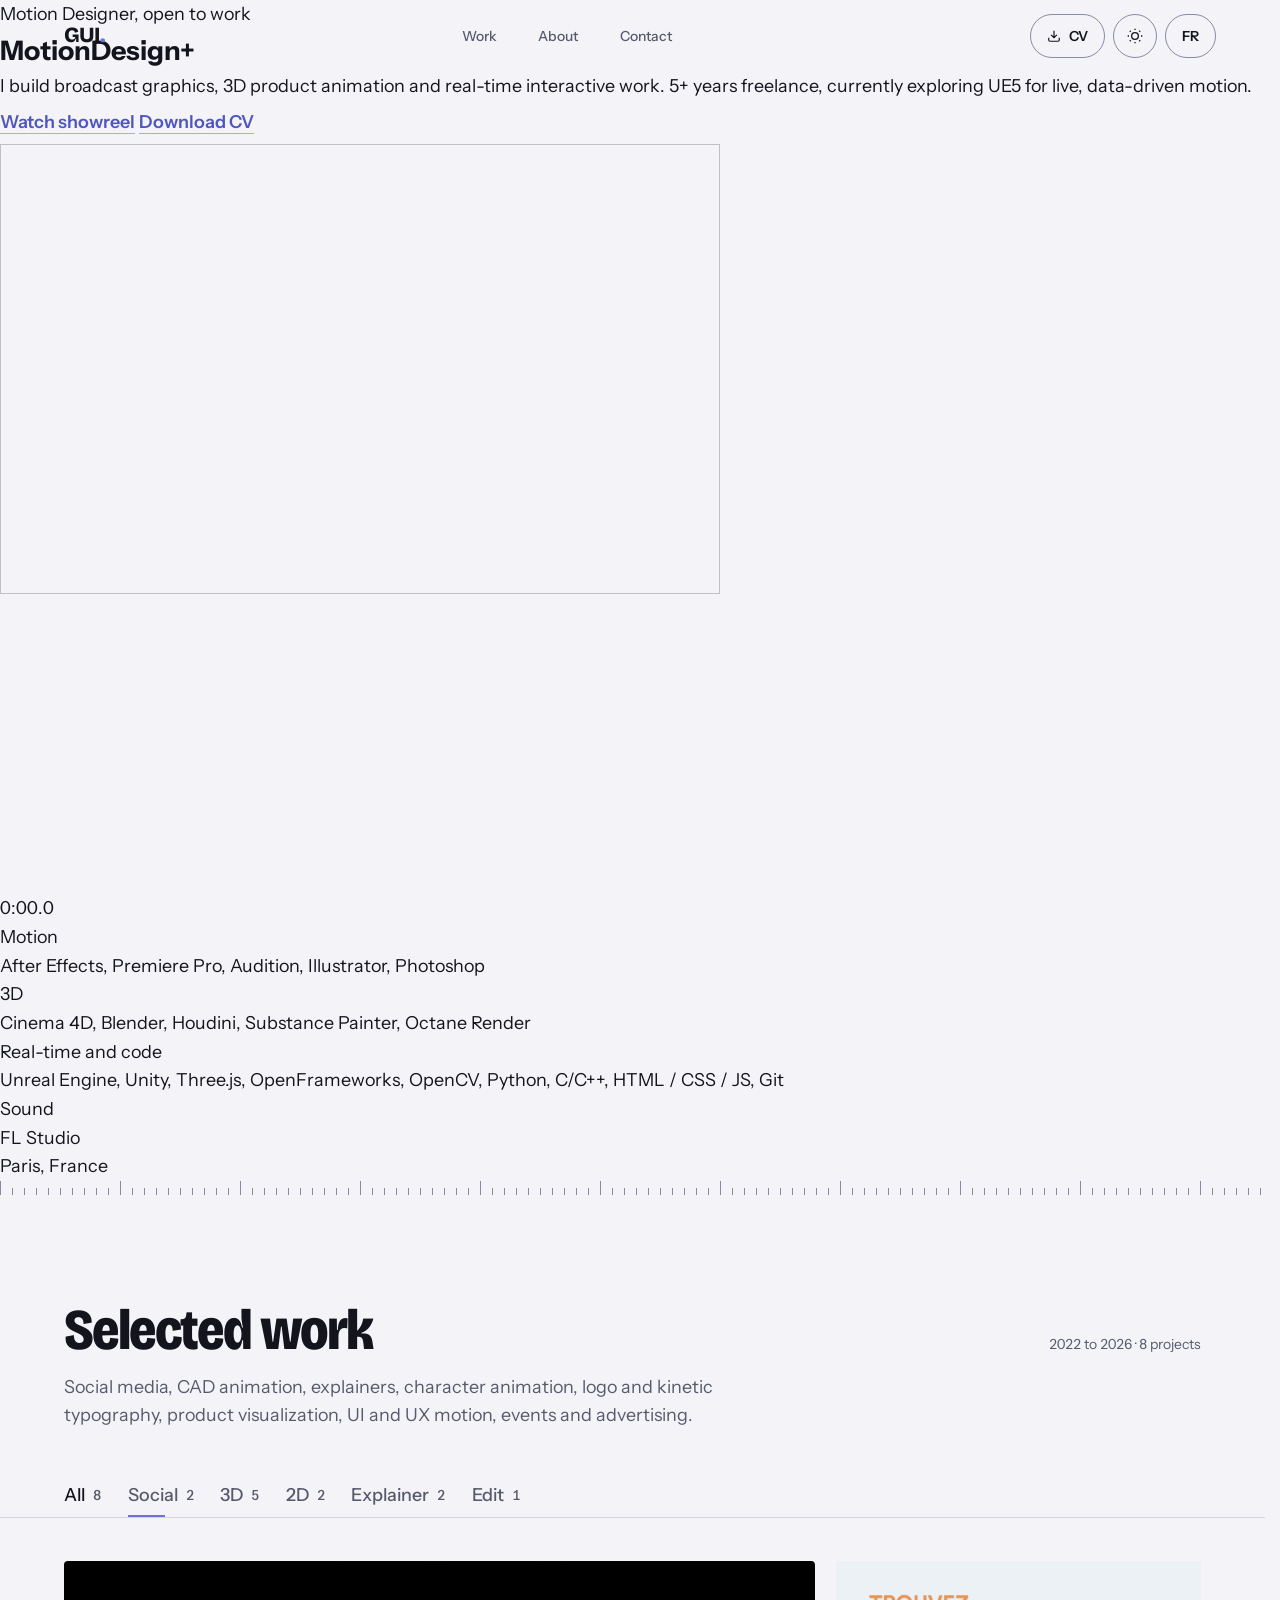
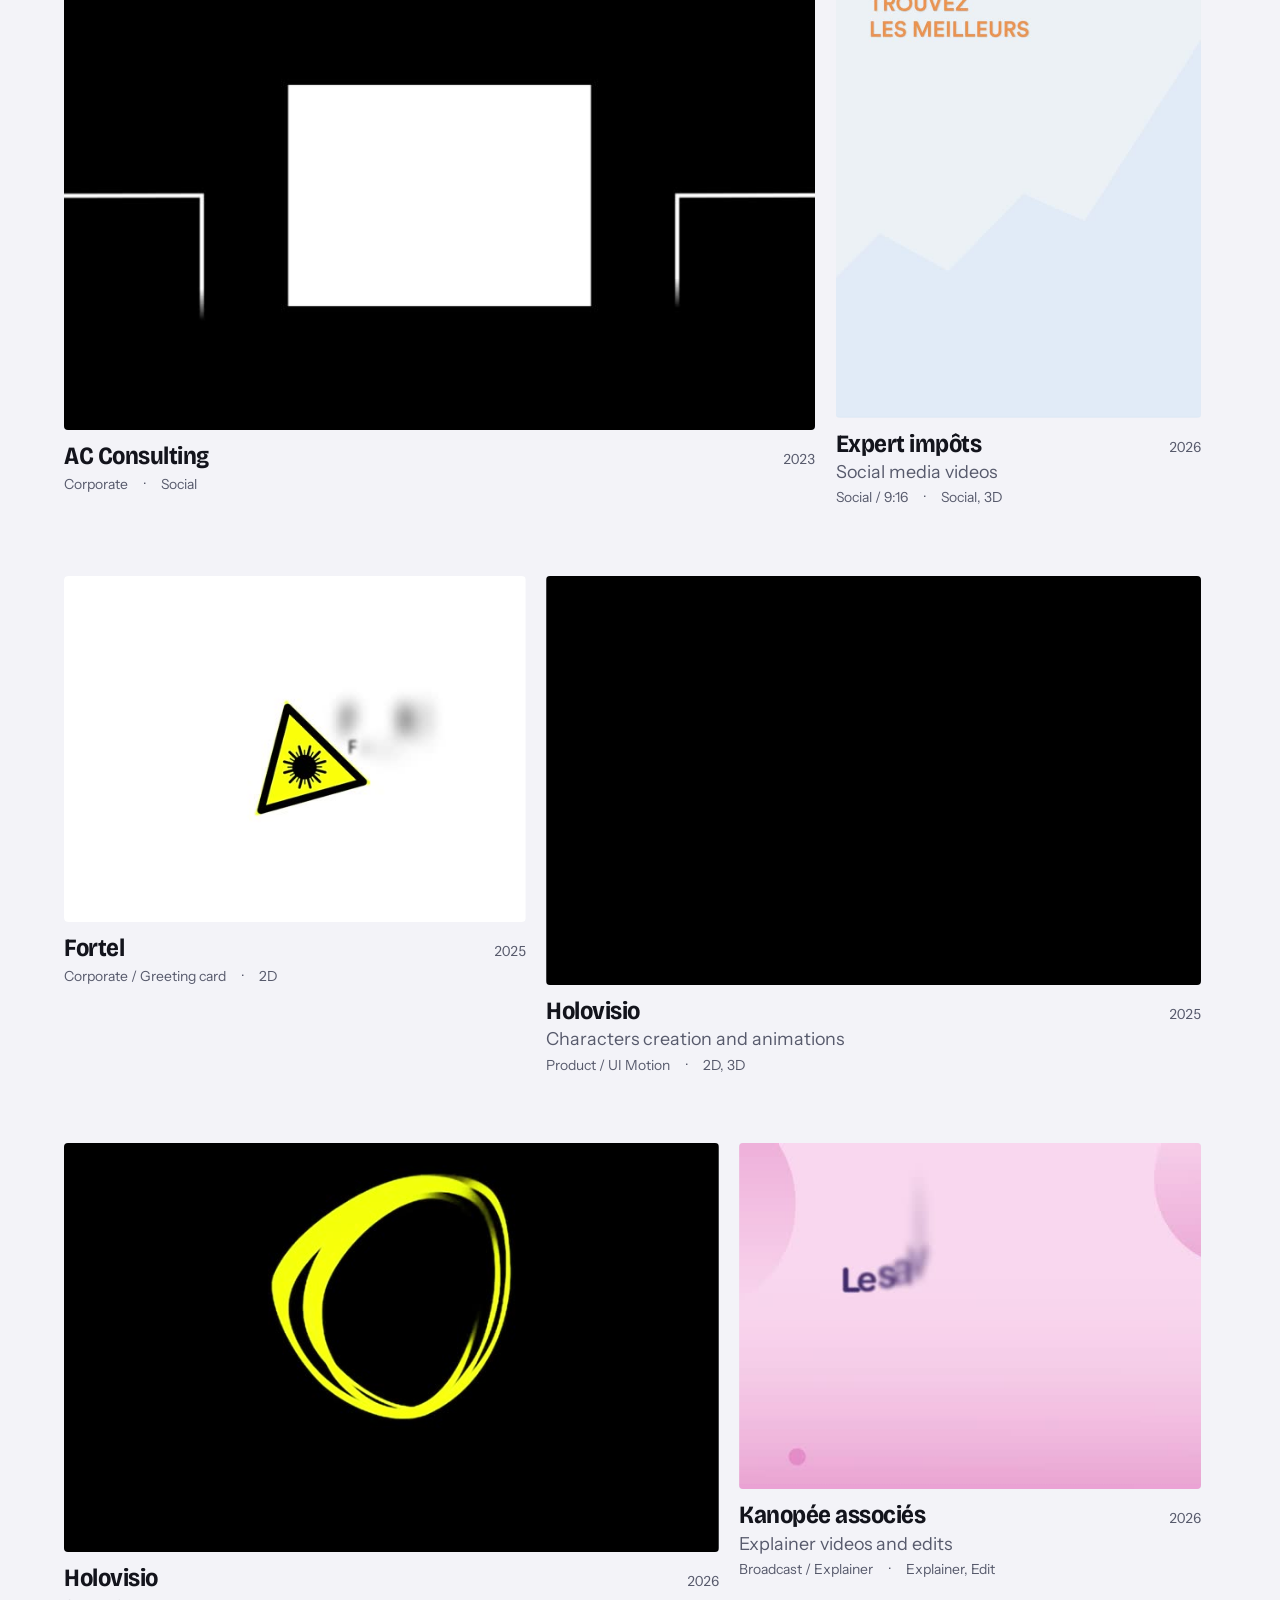
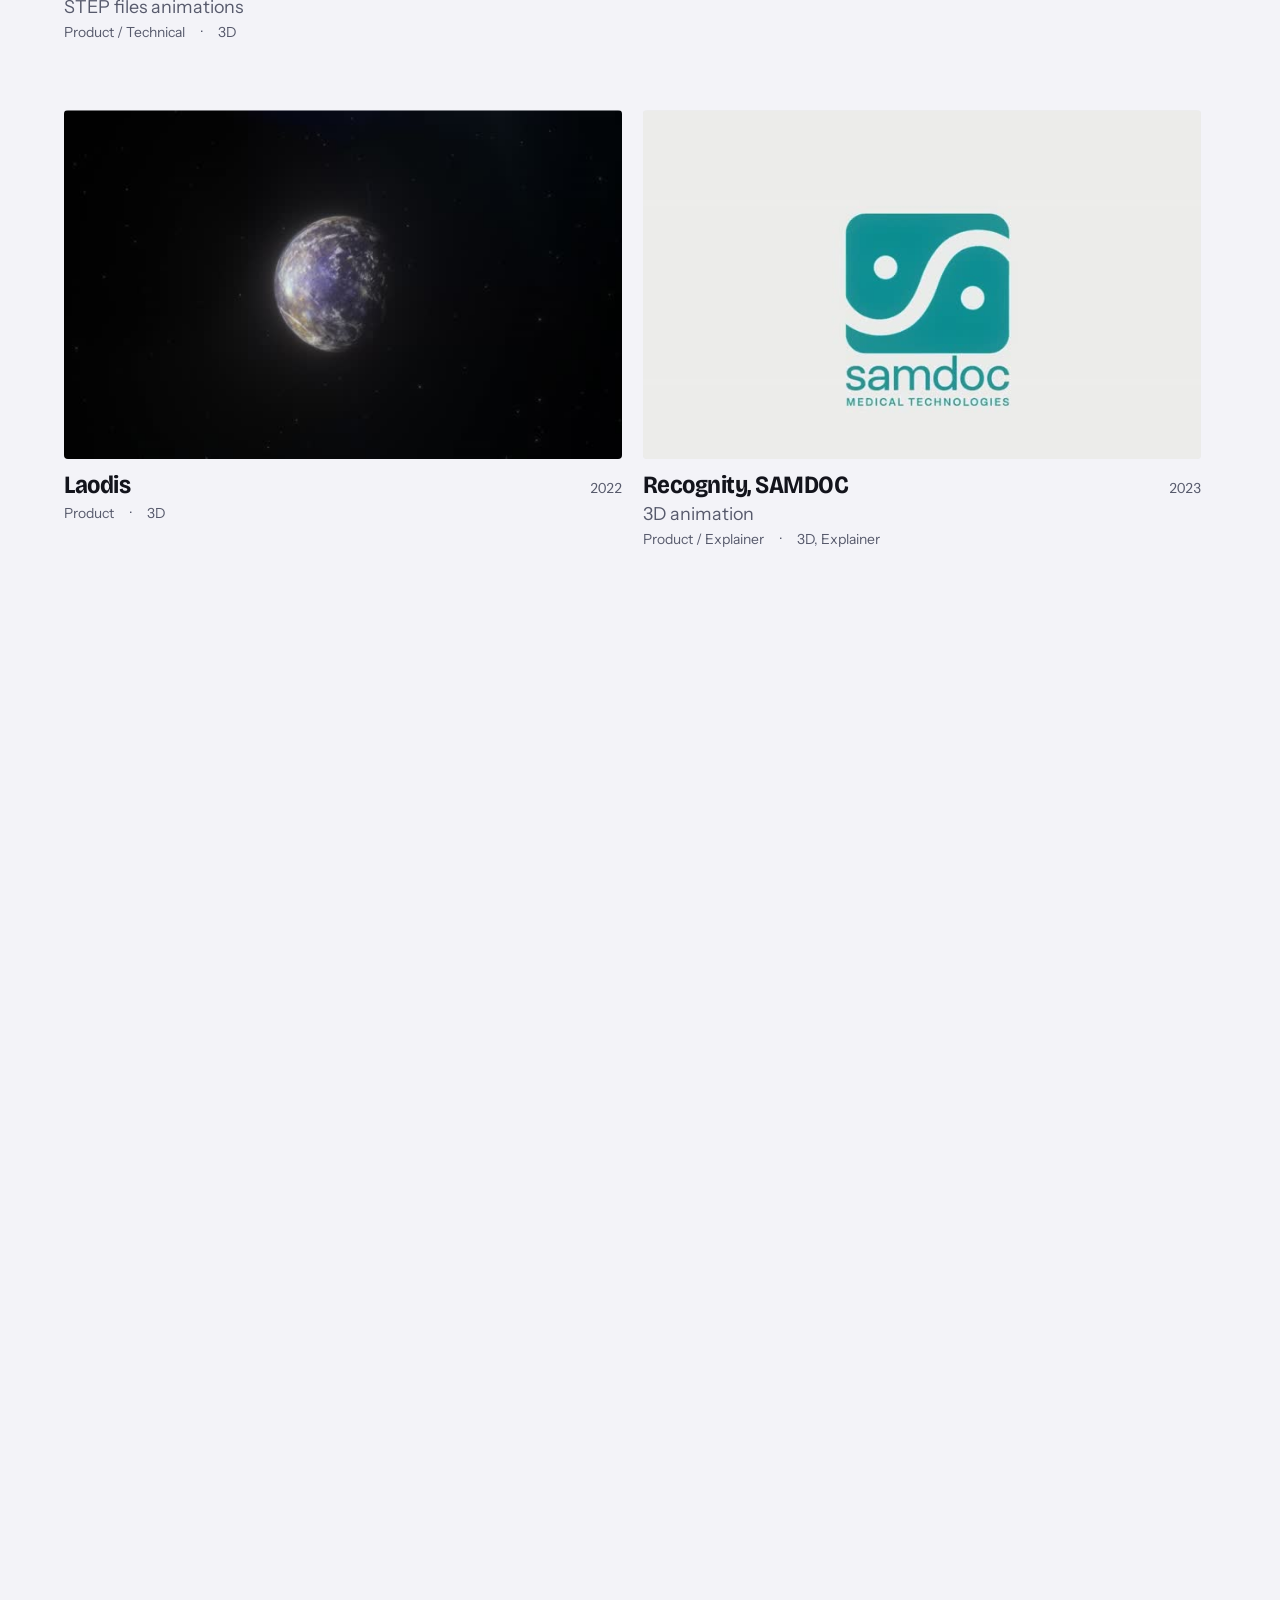
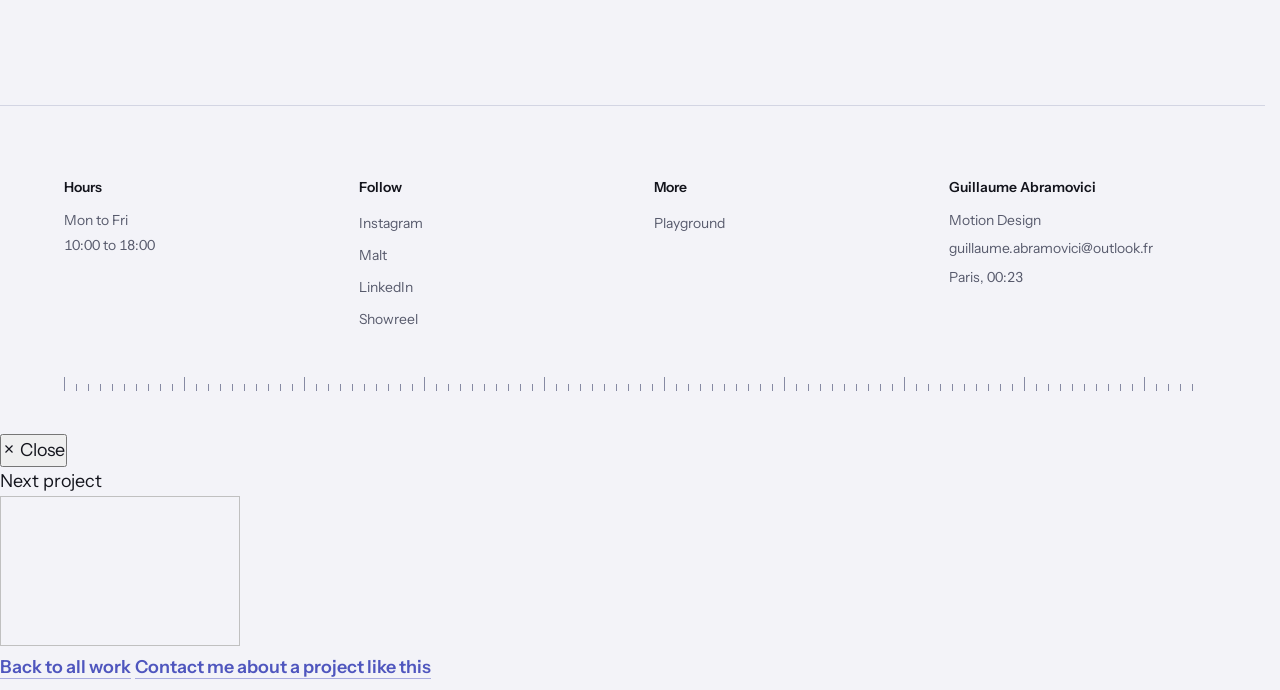
==== index.html @ a4411514 "Stage 2: work grid with slots, caption layout, filters with counts and sliding line Co-Authored-By: " ====
<!DOCTYPE html>
<html lang="en">
<head>
<meta charset="UTF-8">
<meta name="viewport" content="width=device-width, initial-scale=1.0">
<title>Guillaume Abramovici: Motion Design</title>
<meta name="description" content="Guillaume Abramovici, 2D/3D Motion Designer and Creative Technologist working across broadcast, real-time and 3D.">
<script>
/* Apply saved theme and language before first paint */
try {
  var th = localStorage.getItem('theme');
  if (!th) th = matchMedia('(prefers-color-scheme: dark)').matches ? 'dark' : 'light';
  if (th === 'dark') document.documentElement.setAttribute('data-theme', 'dark');
  if (localStorage.getItem('lang') === 'fr') document.documentElement.lang = 'fr';
} catch (e) {}
</script>
<link rel="preconnect" href="https://fonts.googleapis.com">
<link rel="preconnect" href="https://fonts.gstatic.com" crossorigin>
<link href="https://fonts.googleapis.com/css2?family=Bricolage+Grotesque:opsz,wdth,wght@12..96,75..100,200..800&family=Instrument+Sans:wght@400..700&display=swap" rel="stylesheet">
<link rel="stylesheet" href="css/style.css">
<link rel="icon" href="favicon.svg" type="image/svg+xml">
<meta name="theme-color" content="#11121C">
<meta property="og:type" content="website">
<meta property="og:title" content="Guillaume Abramovici: Motion Design">
<meta property="og:description" content="2D/3D Motion Designer and Creative Technologist working across broadcast, real-time and 3D.">
<meta property="og:url" content="https://guillaumeabramovici.netlify.app/">
<meta property="og:image" content="https://guillaumeabramovici.netlify.app/media/previews/fortel-fortel.jpg">
<meta name="twitter:card" content="summary_large_image">
</head>
<body data-page="home">
<a class="skip" href="#work" data-i18n="a11y.skip">Skip to work</a>

<div id="page">
<header class="site-header" id="siteHeader">
  <a class="logo" href="#top" data-i18n-label="a11y.home" aria-label="Guillaume Abramovici, home">GUI<span class="dot">.</span></a>
  <nav id="siteNav" aria-label="Main">
    <ul>
      <li><a href="#work" data-i18n="nav.work">Work</a></li>
      <li><a href="#about" data-i18n="nav.about">About</a></li>
      <li><a href="#contact" data-i18n="nav.contact">Contact</a></li>
      <li class="nav-cv-item"><a href="media/Guillaume_Abramovici_CV.pdf" download data-i18n="cv.download">Download CV</a></li>
    </ul>
  </nav>
  <div class="header-actions">
    <a href="media/Guillaume_Abramovici_CV.pdf" download class="header-btn cv-link" data-i18n-label="a11y.cv" aria-label="Download CV">
      <svg width="14" height="14" viewBox="0 0 24 24" fill="none" stroke="currentColor" stroke-width="2" aria-hidden="true"><path d="M21 15v4a2 2 0 01-2 2H5a2 2 0 01-2-2v-4M7 10l5 5 5-5M12 15V3"/></svg>
      <span data-i18n="cv.label">CV</span>
    </a>
    <button class="header-btn" id="themeToggle" type="button" aria-pressed="false" data-i18n-label="a11y.theme" aria-label="Switch between light and dark mode">
      <svg class="icon-sun" width="16" height="16" viewBox="0 0 24 24" fill="none" stroke="currentColor" stroke-width="2" aria-hidden="true"><circle cx="12" cy="12" r="5"/><path d="M12 1v2M12 21v2M4.22 4.22l1.42 1.42M18.36 18.36l1.42 1.42M1 12h2M21 12h2M4.22 19.78l1.42-1.42M18.36 5.64l1.42-1.42"/></svg>
      <svg class="icon-moon" width="16" height="16" viewBox="0 0 24 24" fill="none" stroke="currentColor" stroke-width="2" aria-hidden="true"><path d="M21 12.79A9 9 0 1111.21 3 7 7 0 0021 12.79z"/></svg>
    </button>
    <button class="header-btn" id="langToggle" type="button" lang="fr" aria-label="Passer en français">FR</button>
    <button class="menu-toggle" id="menuToggle" type="button" aria-expanded="false" aria-controls="siteNav" data-i18n-label="a11y.menu" aria-label="Menu"><span></span><span></span></button>
  </div>
</header>

<main>
<!-- ============ HERO ============ -->
<section class="hero" id="top">
  <div class="hero-grid">
    <div class="hero-copy">
      <p class="hero-status"><span class="status-dot" aria-hidden="true"></span><span data-i18n="hero.eyebrow">Motion Designer, open to work</span></p>
      <h1 class="hero-title"><span class="sr-only" data-i18n="hero.h1.name">Guillaume Abramovici, </span><span class="line"><span>Motion</span></span><span class="line"><span>Design+</span></span></h1>
      <p class="hero-sub" data-i18n="hero.sub">I build broadcast graphics, 3D product animation and real-time interactive work. 5+ years freelance, currently exploring UE5 for live, data-driven motion.</p>
      <p class="hero-links">
        <a class="text-link" href="https://vimeo.com/787304740" target="_blank" rel="noopener" data-i18n="hero.reel">Watch showreel</a>
        <a class="text-link" href="media/Guillaume_Abramovici_CV.pdf" download data-i18n="cv.download">Download CV</a>
      </p>
    </div>
    <a class="monitor" id="monitor" href="#work" data-cursor="view" data-i18n-label="hero.monitor" aria-label="Open this project">
      <span class="monitor-screen">
        <img class="m-poster" alt="" width="720" height="450" decoding="async">
        <video class="m-vid is-a" muted playsinline preload="none" aria-hidden="true" tabindex="-1"></video>
        <video class="m-vid is-b" muted playsinline preload="none" aria-hidden="true" tabindex="-1"></video>
      </span>
      <span class="monitor-bar">
        <span class="monitor-tc num" id="monitorTc" aria-hidden="true">0:00.0</span>
        <span class="monitor-name" id="monitorName"></span>
      </span>
    </a>
    <dl class="tools">
      <div><dt data-i18n="tools.motion">Motion</dt><dd>After Effects, Premiere Pro, Audition, Illustrator, Photoshop</dd></div>
      <div><dt data-i18n="tools.3d">3D</dt><dd>Cinema 4D, Blender, Houdini, Substance Painter, Octane Render</dd></div>
      <div><dt data-i18n="tools.code">Real-time and code</dt><dd>Unreal Engine, Unity, Three.js, OpenFrameworks, OpenCV, Python, C/C++, HTML / CSS / JS, Git</dd></div>
      <div><dt data-i18n="tools.sound">Sound</dt><dd>FL Studio</dd></div>
    </dl>
    <p class="hero-based" data-i18n="hero.based">Paris, France</p>
  </div>
  <div class="hero-ruler ruler" aria-hidden="true"><span class="playhead"></span></div>
</section>

<!-- ============ WORK ============ -->
<section class="work" id="work" aria-labelledby="workTitle">
  <div class="section-head">
    <h2 class="section-title" id="workTitle" data-i18n="work.label">Selected work</h2>
    <p class="section-meta num"><span id="workRange"></span><span class="meta-sep" aria-hidden="true"> · </span><span id="workCount"></span></p>
  </div>
  <p class="work-focus" data-i18n="work.focus">Social media, CAD animation, explainers, character animation, logo and kinetic typography, product visualization, UI and UX motion, events and advertising.</p>
  <div class="filters" id="filters" role="group" data-i18n-label="filter.label" aria-label="Filter projects"></div>
  <div class="project-grid" id="project-grid"></div>
  <noscript><p class="noscript-note"><a href="https://vimeo.com/787304740" data-i18n="noscript">The project grid needs JavaScript. You can watch the showreel instead.</a></p></noscript>
</section>

<!-- ============ ABOUT ============ -->
<section class="about" id="about" aria-labelledby="aboutTitle">
  <h2 class="sr-only" id="aboutTitle" data-i18n="about.label">About</h2>
  <p class="about-lead" data-i18n-html="about.h2">Motion that has to <span class="accent">read instantly</span>, and still feel considered.</p>
  <p class="about-text" data-i18n="about.p">2D/3D Motion Designer with over 5 years of experience creating animated content for brands, products, and digital platforms. Passionate about combining design and technology to produce engaging visual storytelling. Experienced in producing explainer animations, marketing videos, event teasers, and social media content. With a strong technical background in both motion design and software development, delivering efficient production workflows and technically advanced visuals across every project.</p>
</section>

<!-- ============ CONTACT ============ -->
<section class="contact" id="contact" aria-labelledby="contactTitle">
  <h2 class="section-title" id="contactTitle" data-i18n="contact.h2">Got a project in mind?</h2>
  <a href="mailto:guillaume.abramovici@outlook.fr" class="contact-mail" aria-label="guillaume.abramovici@outlook.fr">
    <span class="mail-base">guillaume.abramovici@outlook.fr</span>
    <span class="mail-wipe" aria-hidden="true">guillaume.abramovici@outlook.fr</span>
  </a>
  <p class="contact-text" data-i18n="contact.p">Currently available for freelance and full-time motion design roles.</p>
  <div class="contact-row">
    <a href="media/Guillaume_Abramovici_CV.pdf" download class="btn-fill">
      <svg width="16" height="16" viewBox="0 0 24 24" fill="none" stroke="currentColor" stroke-width="2" aria-hidden="true"><path d="M21 15v4a2 2 0 01-2 2H5a2 2 0 01-2-2v-4M7 10l5 5 5-5M12 15V3"/></svg>
      <span data-i18n="cv.download">Download CV</span>
    </a>
    <a href="tel:+33637300318" class="text-link num">+33 6 37 30 03 18</a>
  </div>
</section>
</main>

<footer>
  <div class="col"><b data-i18n="footer.hours">Hours</b><span data-i18n="footer.hours.val">Mon to Fri</span><br><span class="num">10:00 to 18:00</span></div>
  <div class="col"><b data-i18n="footer.follow">Follow</b><a href="https://www.instagram.com/lazlanove/" target="_blank" rel="noopener">Instagram</a><br><a href="https://www.malt.fr/profile/guillaumeabramovici" target="_blank" rel="noopener">Malt</a><br><a href="https://www.linkedin.com/in/guillaumeabramovici/" target="_blank" rel="noopener">LinkedIn</a><br><a href="https://vimeo.com/787304740" target="_blank" rel="noopener">Showreel</a></div>
  <div class="col"><b data-i18n="footer.more">More</b><a href="playground.html" data-i18n="nav.playground">Playground</a></div>
  <div class="col"><b>Guillaume Abramovici</b><span data-i18n="footer.role">Motion Design</span><br><a href="mailto:guillaume.abramovici@outlook.fr">guillaume.abramovici@outlook.fr</a><br><span>Paris, <span class="num" data-clock>--:--</span></span></div>
  <div class="legal ruler" aria-hidden="true"></div>
</footer>
</div>

<!-- ============ CASE STUDY OVERLAY ============ -->
<div class="case-study" id="caseStudy" role="dialog" aria-modal="true" aria-labelledby="csTitle" inert>
  <button class="cs-close" id="csClose" type="button">
    <svg width="14" height="14" viewBox="0 0 24 24" fill="none" stroke="currentColor" stroke-width="2" aria-hidden="true"><path d="M18 6L6 18M6 6l12 12"/></svg>
    <span data-i18n="cs.close">Close</span>
  </button>
  <div class="cs-scroll" id="csScroll">
    <div class="cs-stage" id="csStage"></div>
    <div class="cs-body">
      <div class="cs-head">
        <div class="cs-titles">
          <h2 class="cs-title" id="csTitle"><span class="cs-client"></span><span class="cs-sub"></span></h2>
          <p class="cs-desc" id="csDesc"></p>
        </div>
        <dl class="cs-credits" id="csCredits"></dl>
      </div>
      <div class="cs-media" id="csMedia"></div>
      <div class="cs-foot">
        <a class="cs-next" id="csNext" href="#" data-cursor="">
          <span class="cs-next-label" data-i18n="cs.next.label">Next project</span>
          <span class="cs-next-title" id="csNextTitle"></span>
          <img class="cs-next-thumb" id="csNextThumb" alt="" width="240" height="150">
        </a>
        <p class="cs-links">
          <button type="button" class="text-link" id="csBack" data-i18n="cs.back">Back to all work</button>
          <a class="text-link" href="#contact" id="csContact" data-i18n="cs.contact">Contact me about a project like this</a>
        </p>
      </div>
    </div>
  </div>
</div>

<div class="cursor" aria-hidden="true"><span></span></div>

<script src="js/data.js"></script>
<script src="js/common.js"></script>
<script src="js/main.js"></script>
</body>
</html>
---- css/style.css ----
/* ============ FONT FALLBACK (limits layout shift when the web fonts arrive) ============ */
@font-face{
  font-family:'Bricolage Fallback';
  src:local('Arial');
  size-adjust:96%;
  ascent-override:92%;
  descent-override:24%;
  line-gap-override:0%;
}
@font-face{
  font-family:'Instrument Fallback';
  src:local('Arial');
  size-adjust:98%;
  ascent-override:96%;
  descent-override:25%;
  line-gap-override:0%;
}

/* ============ DESIGN TOKENS ============ */
:root{
  /* color, light */
  --bg:          #F3F3F8;
  --bg-raised:   #FFFFFF;
  --surface:     #E8E9F2;
  --surface-2:   #DCDDEA;
  --ink:         #13141C;
  --ink-dim:     #575A6C;
  --line:        #D3D5E3;
  --line-strong: #868AA3;
  --accent:      #6D74D6;
  --accent-text: #4F56BE;
  --on-accent:   #FFFFFF;
  --accent-soft: rgba(109,116,214,.14);
  --signal:      #3F8F66;
  --header-bg:   rgba(243,243,248,.80);
  --stage:       #0B0C12;
  --stage-ink:   #F0F0F8;

  /* type */
  --font-display: 'Bricolage Grotesque', 'Bricolage Fallback', 'Helvetica Neue', Arial, sans-serif;
  --font-body:    'Instrument Sans', 'Instrument Fallback', 'Helvetica Neue', Arial, sans-serif;

  --step--1: clamp(0.8125rem, 0.79rem + 0.10vw, 0.875rem);
  --step-0:  clamp(1.00rem, 0.96rem + 0.20vw, 1.12rem);
  --step-1:  clamp(1.25rem, 1.15rem + 0.50vw, 1.55rem);
  --step-2:  clamp(1.60rem, 1.35rem + 1.25vw, 2.40rem);
  --step-3:  clamp(2.10rem, 1.60rem + 2.50vw, 3.80rem);
  --step-4:  clamp(2.60rem, 1.90rem + 4.50vw, 6.00rem);
  --step-5:  clamp(3.40rem, 1.60rem + 9.00vw, 11.50rem);

  --lh-tight: 0.92;
  --lh-snug:  1.15;
  --lh-body:  1.6;
  --track-display: -0.035em;

  /* spacing */
  --s-1: 0.25rem;
  --s-2: 0.5rem;
  --s-3: 0.75rem;
  --s-4: 1rem;
  --s-5: clamp(1.25rem, 1.1rem + 0.7vw, 1.75rem);
  --s-6: clamp(1.75rem, 1.4rem + 1.6vw, 2.75rem);
  --s-7: clamp(2.5rem, 1.8rem + 3vw, 4.5rem);
  --s-8: clamp(4rem, 2.8rem + 5vw, 8rem);
  --s-9: clamp(6rem, 4rem + 9vw, 14rem);
  --gutter: clamp(20px, 5vw, 80px);
  --container: 1560px;
  --grid-gap: clamp(12px, 1.6vw, 24px);
  --header-h: 72px;
  --tap: 44px;

  /* radii */
  --r-media: 4px;
  --r-chip:  999px;

  /* easing and time */
  --ease-out:    cubic-bezier(.16, 1, .3, 1);
  --ease-in-out: cubic-bezier(.65, 0, .35, 1);
  --ease-snap:   cubic-bezier(.2, .8, .2, 1);
  --ease-in:     cubic-bezier(.5, 0, .9, .4);
  --ease-spring: linear(0, .25 6%, .66 14%, .98 24%, 1.08 32%, 1.07 40%, 1.02 52%, .995 66%, 1);
  --d-fast:  160ms;
  --d-base:  320ms;
  --d-slow:  640ms;
  --d-scene: 900ms;
  --stagger: 45ms;
}

:root[data-theme="dark"]{
  --bg:          #11121C;
  --bg-raised:   #1A1B28;
  --surface:     #1A1B28;
  --surface-2:   #242636;
  --ink:         #F0F0F8;
  --ink-dim:     #A3A5B8;
  --line:        #2B2D40;
  --line-strong: #6E7190;
  --accent:      #9AA0F0;
  --accent-text: #9AA0F0;
  --on-accent:   #11121C;
  --accent-soft: rgba(154,160,240,.18);
  --signal:      #8CC7A4;
  --header-bg:   rgba(17,18,28,.78);
}

/* ============ BASE ============ */
*{ margin:0; padding:0; box-sizing:border-box; }
html{ scroll-behavior:smooth; scrollbar-gutter:stable; background:var(--bg); }
body{
  background:var(--bg);
  color:var(--ink);
  font-family:var(--font-body);
  font-size:var(--step-0);
  line-height:var(--lh-body);
  -webkit-font-smoothing:antialiased;
  text-rendering:optimizeLegibility;
  overflow-x:hidden;
}
a{ color:inherit; text-decoration:none; }
img, video{ display:block; max-width:100%; }
button{ font:inherit; color:inherit; }
ul{ list-style:none; }
::selection{ background:var(--accent-soft); color:var(--ink); }
.num{ font-variant-numeric:tabular-nums; }

:focus-visible{
  outline:2px solid var(--accent-text);
  outline-offset:3px;
  border-radius:2px;
}

.sr-only{
  position:absolute; width:1px; height:1px; padding:0; margin:-1px;
  overflow:hidden; clip:rect(0,0,0,0); white-space:nowrap; border:0;
}
.skip{
  position:fixed; left:var(--gutter); top:12px; z-index:500;
  background:var(--accent-text); color:var(--on-accent);
  padding:12px 20px; border-radius:var(--r-chip); font-weight:600;
  transform:translateY(-200%);
}
.skip:focus{ transform:translateY(0); }

/* ============ HEADER ============ */
.site-header{
  position:fixed; top:0; left:0; right:0; z-index:100;
  display:flex; align-items:center; justify-content:space-between; gap:var(--s-4);
  min-height:var(--header-h);
  padding:var(--s-2) var(--gutter);
  color:var(--ink);
  background:transparent;
  transition:background var(--d-base) var(--ease-snap);
}
.site-header.scrolled,
.site-header.nav-open{
  background:var(--header-bg);
  -webkit-backdrop-filter:blur(16px);
  backdrop-filter:blur(16px);
}
.logo{
  font-family:var(--font-display); font-weight:800; font-size:1.35rem;
  letter-spacing:var(--track-display); line-height:1;
  display:inline-flex; align-items:center; min-height:var(--tap);
}
.logo .dot{ color:var(--accent); }
.site-header nav ul{ display:flex; gap:clamp(8px, 2vw, 28px); }
.site-header nav a{
  display:inline-flex; align-items:center; min-height:var(--tap); padding:0 var(--s-2);
  font-size:var(--step--1); font-weight:500; color:var(--ink-dim);
  transition:color var(--d-fast) linear;
}
.site-header nav a:hover,
.site-header nav a.active{ color:var(--ink); }
.nav-cv-item{ display:none; }

.header-actions{ display:flex; align-items:center; gap:var(--s-2); }
.header-btn{
  display:inline-flex; align-items:center; justify-content:center; gap:var(--s-2);
  min-height:var(--tap); min-width:var(--tap); padding:0 var(--s-4);
  background:transparent; border:1px solid var(--line-strong); border-radius:var(--r-chip);
  font-size:var(--step--1); font-weight:600; line-height:1; cursor:pointer;
  transition:border-color var(--d-fast) linear, background var(--d-fast) linear, color var(--d-fast) linear;
}
.header-btn:hover{ border-color:var(--ink); }
.header-btn svg{ flex-shrink:0; }
#themeToggle{ padding:0; }
#themeToggle .icon-moon{ display:none; }
:root[data-theme="dark"] #themeToggle .icon-moon{ display:block; }
:root[data-theme="dark"] #themeToggle .icon-sun{ display:none; }
.menu-toggle{
  display:none; align-items:center; justify-content:center; flex-direction:column; gap:6px;
  width:var(--tap); height:var(--tap); background:transparent; border:0; cursor:pointer;
}
.menu-toggle span{ display:block; width:22px; height:2px; background:var(--ink); transition:transform var(--d-base) var(--ease-snap); }
.site-header.nav-open .menu-toggle span:first-child{ transform:translateY(4px) rotate(45deg); }
.site-header.nav-open .menu-toggle span:last-child{ transform:translateY(-4px) rotate(-45deg); }

@media (max-width:760px){
  .site-header{ flex-wrap:wrap; row-gap:0; }
  .site-header .logo{ order:1; margin-right:auto; }
  .header-actions{ order:2; }
  .header-actions .cv-link{ display:none; }
  .menu-toggle{ display:flex; }
  .site-header nav{ order:3; width:100%; display:none; padding:var(--s-4) 0 var(--s-5); }
  .site-header.nav-open nav{ display:block; }
  .site-header nav ul{ flex-direction:column; gap:0; }
  .site-header nav a{ width:100%; font-size:var(--step-1); color:var(--ink); border-bottom:1px solid var(--line); min-height:56px; padding:0; }
  .nav-cv-item{ display:block; }
}

/* ============ FOOTER ============ */
footer{
  position:relative;
  border-top:1px solid var(--line);
  padding:var(--s-7) var(--gutter) var(--s-6);
  display:grid; grid-template-columns:repeat(4, minmax(0,1fr)); gap:var(--s-6);
  font-size:var(--step--1); color:var(--ink-dim); line-height:1.8;
}
footer .col b{ display:block; color:var(--ink); font-weight:600; margin-bottom:var(--s-2); }
footer a{ display:inline-flex; align-items:center; min-height:32px; transition:color var(--d-fast) linear; }
footer a:hover{ color:var(--accent-text); }
footer .legal{ grid-column:1 / -1; }
.ruler{
  height:14px;
  background:
    repeating-linear-gradient(to right, var(--line-strong) 0 1px, transparent 1px 120px) bottom/100% 14px no-repeat,
    repeating-linear-gradient(to right, var(--line-strong) 0 1px, transparent 1px 12px) bottom/100% 7px no-repeat;
}
@media (max-width:900px){ footer{ grid-template-columns:repeat(2, minmax(0,1fr)); } }
@media (max-width:480px){ footer{ grid-template-columns:1fr; } }

/* ============ CURSOR CHIP ============ */
.cursor{
  position:fixed; left:0; top:0; z-index:300; pointer-events:none;
  width:72px; height:72px; margin:-36px 0 0 -36px;
  border-radius:var(--r-chip); background:var(--accent);
  display:grid; place-items:center;
  translate:var(--x,0) var(--y,0);
  scale:var(--s,.14);
  opacity:0;
  transition:opacity var(--d-fast) linear, scale var(--d-base) var(--ease-spring);
}
.cursor.on{ opacity:1; }
.cursor span{
  font-weight:600; font-size:var(--step--1); line-height:1; color:var(--on-accent);
  white-space:nowrap; opacity:0; transition:opacity var(--d-fast) linear;
}
.cursor.is-tile{ --s:1; }
.cursor.is-tile span{ opacity:1; }
.cursor.is-link{ --s:.08; }
@media (hover:none), (pointer:coarse){ .cursor{ display:none !important; } }

/* ============ REDUCED MOTION ============ */
@media (prefers-reduced-motion: reduce){
  *, *::before, *::after{
    animation:none !important;
    transition:none !important;
    scroll-behavior:auto !important;
  }
  .char, .reveal, .project-tile .media{ opacity:1 !important; transform:none !important; clip-path:none !important; }
  .cursor, .playhead{ display:none !important; }
}

/* ============ PLAYGROUND ============ */
.section-title{
  font-family:var(--font-display); font-weight:800; font-stretch:85%;
  font-size:var(--step-3); line-height:var(--lh-tight); letter-spacing:var(--track-display);
}
.playground-hero{
  padding:calc(var(--header-h) + var(--s-8)) var(--gutter) var(--s-6);
  max-width:var(--container); margin-inline:auto;
}
.playground-intro{ color:var(--ink-dim); max-width:52ch; margin-top:var(--s-4); }
.idle{ position:relative; margin-top:var(--s-7); }
.idle-note{ margin-top:var(--s-3); color:var(--ink-dim); font-size:var(--step--1); }
.idle .playhead{
  position:absolute; left:0; bottom:0; width:2px; height:56px; background:var(--accent);
  animation:idle-sweep 6s var(--ease-in-out) infinite alternate;
}
@keyframes idle-sweep{ to{ transform:translateX(min(80vw, 1200px)); } }
.playground-grid{ min-height:20vh; padding:0 var(--gutter) var(--s-8); }

/* ============ SHARED CONTROLS ============ */
.text-link{
  display:inline-flex; align-items:center; min-height:var(--tap);
  background:none; border:0; cursor:pointer; padding:0;
  font-weight:600; color:var(--accent-text);
  text-decoration:underline; text-decoration-thickness:1px; text-underline-offset:5px;
  text-decoration-color:color-mix(in srgb, var(--accent-text) 45%, transparent);
  transition:text-decoration-color var(--d-fast) linear, color var(--d-fast) linear;
}
.text-link:hover{ text-decoration-color:currentColor; }
.btn-fill{
  display:inline-flex; align-items:center; gap:var(--s-3); width:fit-content;
  min-height:var(--tap); padding:0 var(--s-6);
  background:var(--accent-text); color:var(--on-accent); border-radius:var(--r-chip);
  font-weight:600; transition:background var(--d-fast) linear, color var(--d-fast) linear;
}
.btn-fill:hover{ background:var(--ink); color:var(--bg); }
section[id]{ scroll-margin-top:calc(var(--header-h) + var(--s-4)); }

/* ============ WORK SECTION ============ */
.work{
  padding-top:var(--s-8);
  content-visibility:auto; contain-intrinsic-size:auto 100vh;
}
.section-head{
  display:flex; align-items:baseline; justify-content:space-between; flex-wrap:wrap; gap:var(--s-2) var(--s-5);
  max-width:var(--container); margin-inline:auto; padding:0 var(--gutter);
}
.section-meta{ color:var(--ink-dim); font-size:var(--step--1); }
.work-focus{
  max-width:min(62ch, calc(100% - 2 * var(--gutter))); margin:var(--s-4) var(--gutter) 0;
  color:var(--ink-dim);
}
@media (min-width:1700px){ .work-focus{ margin-left:calc((100% - var(--container)) / 2 + var(--gutter)); } }

.filters{
  position:relative; display:flex; flex-wrap:wrap; gap:0 var(--s-5);
  max-width:var(--container); margin:var(--s-6) auto var(--s-6); padding:0 var(--gutter);
  border-bottom:1px solid var(--line);
}
.filter-tag{
  position:relative; display:inline-flex; align-items:baseline; gap:var(--s-2);
  min-height:var(--tap); padding:0; background:none; border:0; cursor:pointer;
  color:var(--ink-dim); font-weight:500;
  transition:color var(--d-fast) linear;
}
.filter-tag:hover,
.filter-tag[aria-pressed="true"]{ color:var(--ink); }
.filter-tag { align-items:center; }
.f-count{ font-size:var(--step--1); color:var(--ink-dim); }
.filter-line{
  position:absolute; left:var(--gutter); top:0; width:1px; height:2px; background:var(--accent);
  transform-origin:left top;
  transition:transform var(--d-slow) var(--ease-spring);
  pointer-events:none;
}
/* filters sit inside a padded box, so the line is positioned from the container's left padding */

/* ============ PROJECT GRID ============ */
.project-grid{
  display:grid;
  grid-template-columns:repeat(12, minmax(0,1fr));
  gap:var(--s-7) var(--grid-gap);
  align-items:start;
  max-width:var(--container); margin-inline:auto; padding:0 var(--gutter);
  grid-auto-flow:dense;
}
.project-tile{
  display:block; grid-column:span var(--span, 6);
  color:var(--ink); min-width:0;
}
.project-tile.hidden{ display:none; }
.project-tile .media{
  position:relative; overflow:hidden; aspect-ratio:var(--ar, 16 / 10);
  background:var(--surface); border-radius:var(--r-media);
  clip-path:inset(0 0 100% 0);
}
.project-tile.in .media{
  clip-path:inset(0 0 0 0);
  transition:clip-path var(--d-slow) var(--ease-out);
  transition-delay:calc(var(--col, 0) * var(--stagger));
}
.project-tile .tile-poster,
.project-tile .tile-video{
  position:absolute; inset:0; width:100%; height:100%; object-fit:cover;
}
.project-tile .tile-video{ opacity:0; transition:opacity var(--d-base) linear; }
.project-tile .tile-video.is-playing{ opacity:1; }

.caption{ display:grid; gap:2px; padding-top:var(--s-3); }
.cap-top{ display:flex; align-items:baseline; justify-content:space-between; gap:var(--s-4); }
.cap-client{
  font-family:var(--font-display); font-weight:700; font-stretch:90%;
  font-size:var(--step-1); line-height:var(--lh-snug); letter-spacing:-0.02em;
}
.cap-year{ font-size:var(--step--1); color:var(--ink-dim); }
.cap-sub{ font-size:var(--step-0); color:var(--ink-dim); line-height:1.35; }
.cap-meta{ font-size:var(--step--1); color:var(--ink-dim); display:flex; flex-wrap:wrap; gap:0 var(--s-4); }
.cap-tags::before{ content:'·'; margin-right:var(--s-4); }

.tile-arrow{
  position:absolute; right:var(--s-3); bottom:var(--s-3); z-index:2;
  padding:7px; box-sizing:content-box; border-radius:var(--r-chip);
  background:var(--bg); color:var(--ink); display:none;
}
.scrub{ position:absolute; left:0; right:0; bottom:0; height:2px; background:var(--accent); transform:scaleX(0); transform-origin:left; z-index:2; }
.meta-panel{ position:absolute; left:0; right:0; bottom:0; z-index:1; padding:var(--s-4); display:grid; gap:2px; color:var(--stage-ink); background:linear-gradient(to top, rgba(8,9,14,.82), rgba(8,9,14,0)); padding-top:var(--s-7); transform:translateY(100%); font-size:var(--step--1); }

.noscript-note{ padding:0 var(--gutter); }

@media (max-width:899px){
  .project-grid{ grid-template-columns:1fr; }
  .project-tile{ grid-column:1 / -1; }
  .project-tile .media{ aspect-ratio:16 / 10; }
  .project-tile[data-vertical] .media{ aspect-ratio:1 / 1; }
  .project-tile.in .media{ transition-delay:0s; }
}
@media (hover:none){ .tile-arrow{ display:block; } }

/* ============ ABOUT ============ */
.about{
  max-width:var(--container); margin-inline:auto;
  padding:var(--s-9) var(--gutter) var(--s-8);
  display:grid; grid-template-columns:repeat(12, minmax(0,1fr)); gap:var(--s-5) var(--grid-gap);
  content-visibility:auto; contain-intrinsic-size:auto 60vh;
}
.about-lead{
  grid-column:1 / span 7;
  font-family:var(--font-display); font-weight:700; font-stretch:90%;
  font-size:var(--step-3); line-height:var(--lh-snug); letter-spacing:-0.03em;
}
.about-text{ grid-column:8 / -1; color:var(--ink-dim); max-width:62ch; align-self:end; }
@media (max-width:899px){ .about-lead, .about-text{ grid-column:1 / -1; } }

/* ============ CONTACT ============ */
.contact{
  max-width:var(--container); margin-inline:auto;
  padding:var(--s-8) var(--gutter) var(--s-9);
  display:flex; flex-direction:column; gap:var(--s-5); align-items:flex-start;
  content-visibility:auto; contain-intrinsic-size:auto 60vh;
}
.contact-mail{
  position:relative; display:inline-block; max-width:100%;
  font-family:var(--font-display); font-weight:800; font-stretch:85%;
  font-size:clamp(1.5rem, 0.55rem + 4.6vw, 6rem); line-height:1.05; letter-spacing:var(--track-display);
  overflow-wrap:anywhere; padding:var(--s-2) 0;
}
.mail-wipe{
  position:absolute; left:0; top:var(--s-2); color:var(--accent);
  clip-path:inset(0 100% 0 0); transition:clip-path var(--d-slow) var(--ease-out);
}
.contact-mail:hover .mail-wipe,
.contact-mail:focus-visible .mail-wipe{ clip-path:inset(0 0 0 0); }
.contact-text{ color:var(--ink-dim); max-width:56ch; }
.contact-row{ display:flex; flex-wrap:wrap; align-items:center; gap:var(--s-3) var(--s-6); }
.contact-row .text-link{ color:var(--ink-dim); }
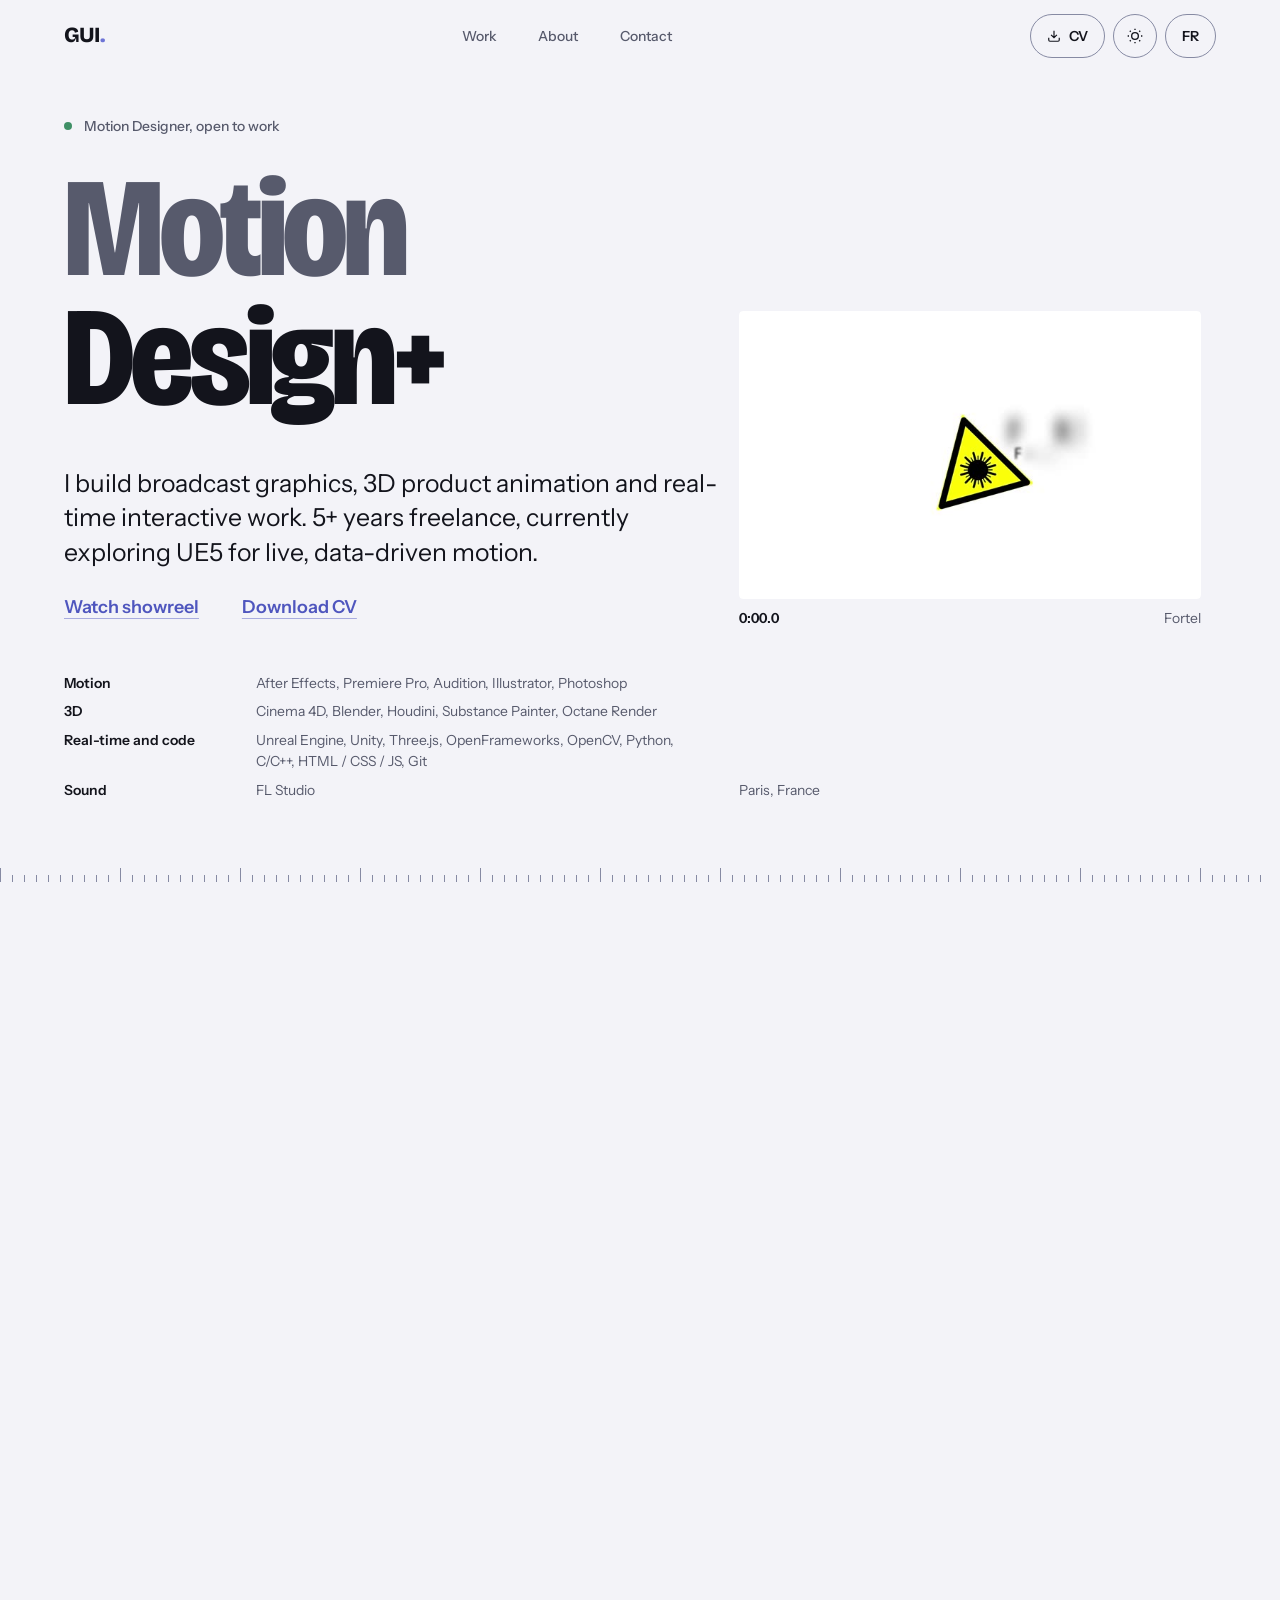
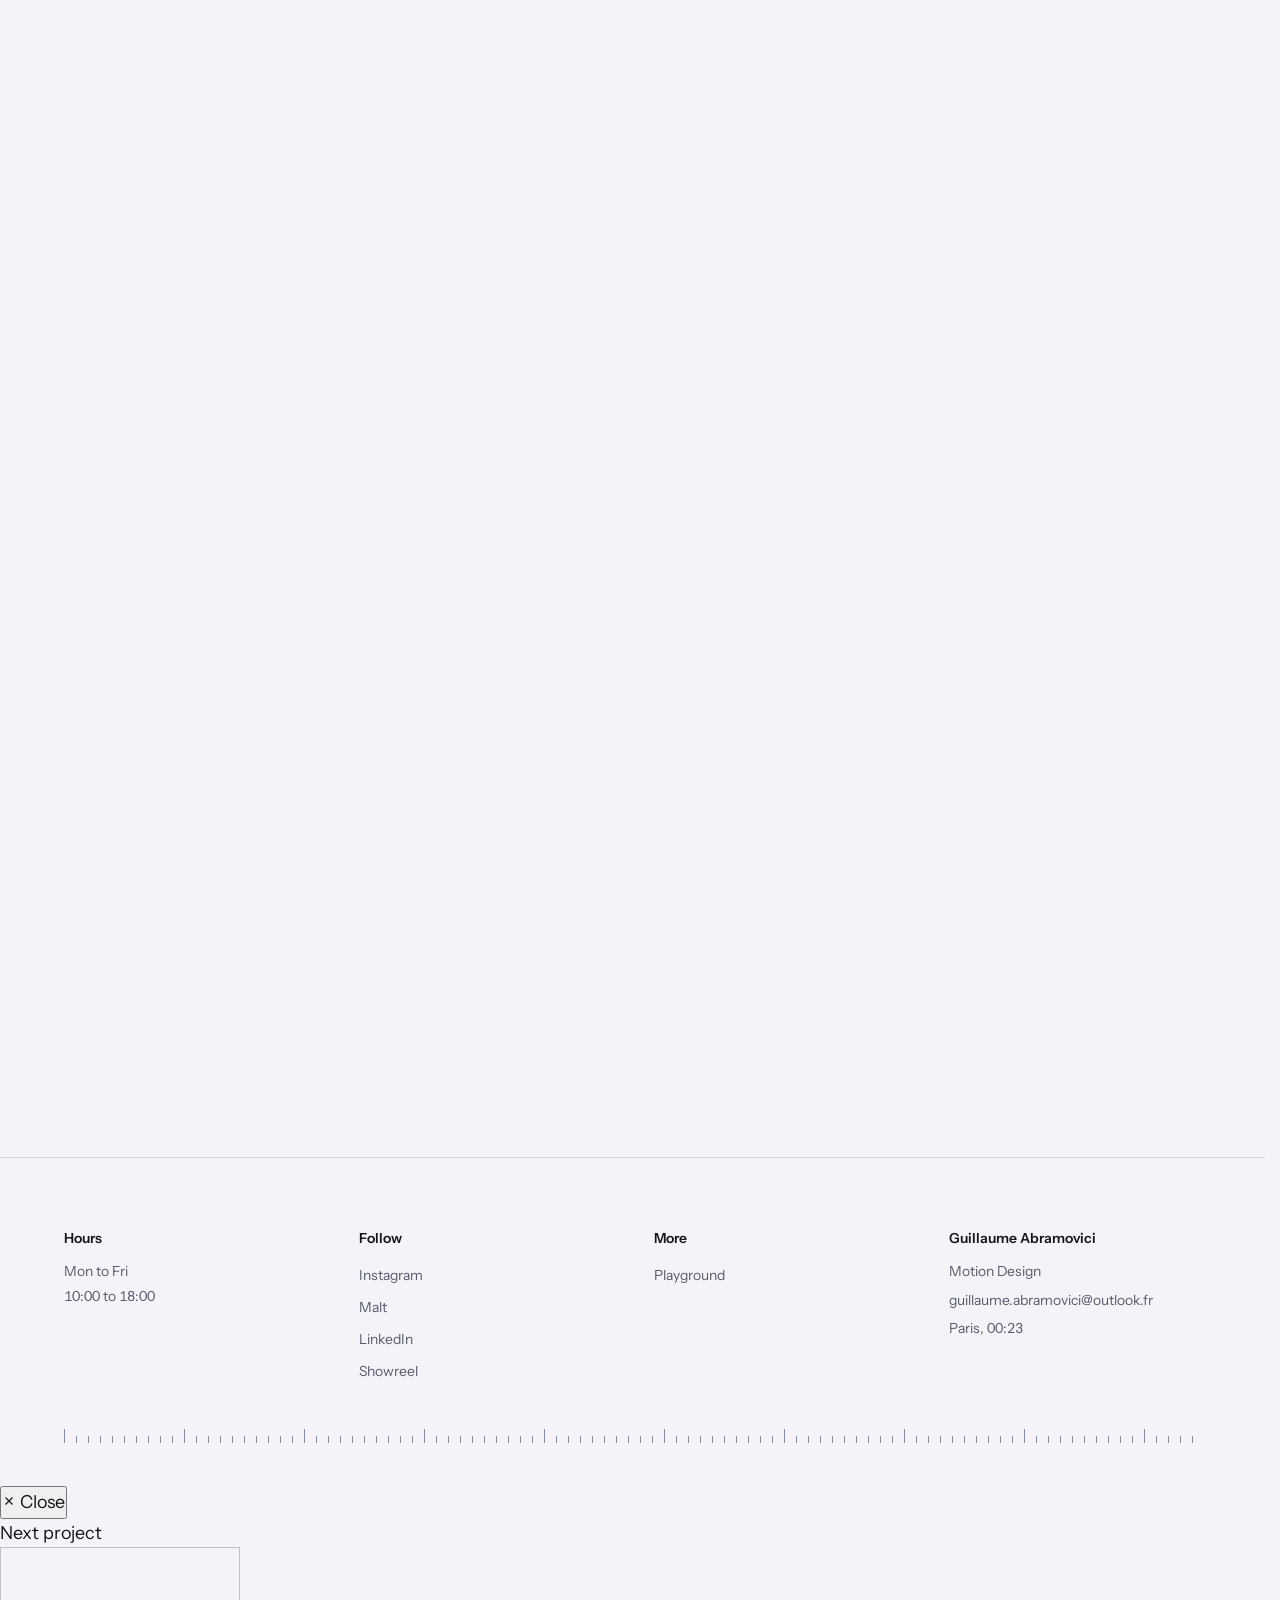
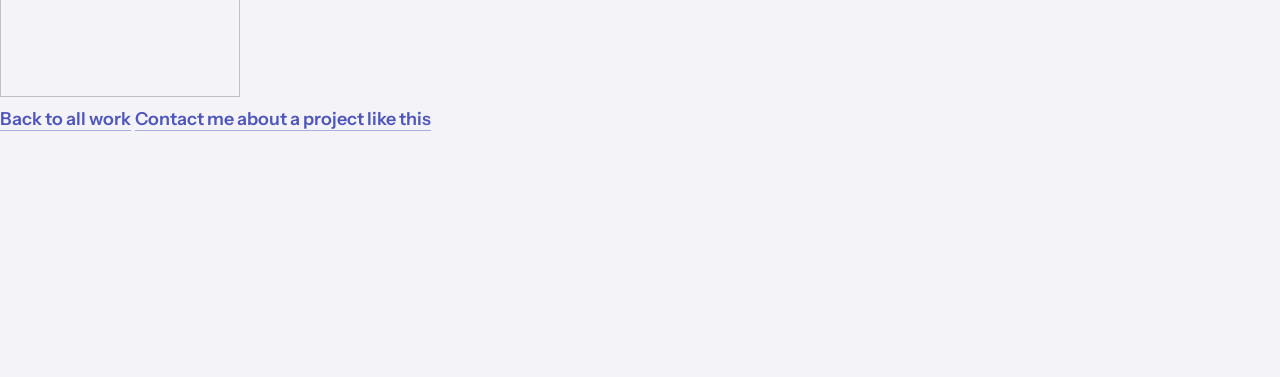
==== commit 53ec1a05: "Stage 3: hero with playhead sweep, letter drop, monitor, plain tool lines and ruler Co-Authored-By: " ====
--- a/index.html
+++ b/index.html
@@ -58,6 +58,7 @@
 <main>
 <!-- ============ HERO ============ -->
 <section class="hero" id="top">
+  <span class="playhead" aria-hidden="true"></span>
   <div class="hero-grid">
     <div class="hero-copy">
       <p class="hero-status"><span class="status-dot" aria-hidden="true"></span><span data-i18n="hero.eyebrow">Motion Designer, open to work</span></p>
@@ -87,7 +88,7 @@
     </dl>
     <p class="hero-based" data-i18n="hero.based">Paris, France</p>
   </div>
-  <div class="hero-ruler ruler" aria-hidden="true"><span class="playhead"></span></div>
+  <div class="hero-ruler ruler" aria-hidden="true"></div>
 </section>
 
 <!-- ============ WORK ============ -->
--- a/css/style.css
+++ b/css/style.css
@@ -331,12 +331,11 @@
 .filter-tag { align-items:center; }
 .f-count{ font-size:var(--step--1); color:var(--ink-dim); }
 .filter-line{
-  position:absolute; left:var(--gutter); top:0; width:1px; height:2px; background:var(--accent);
+  position:absolute; left:0; top:0; width:1px; height:2px; background:var(--accent);
   transform-origin:left top;
   transition:transform var(--d-slow) var(--ease-spring);
   pointer-events:none;
 }
-/* filters sit inside a padded box, so the line is positioned from the container's left padding */
 
 /* ============ PROJECT GRID ============ */
 .project-grid{
@@ -436,3 +435,91 @@
 .contact-text{ color:var(--ink-dim); max-width:56ch; }
 .contact-row{ display:flex; flex-wrap:wrap; align-items:center; gap:var(--s-3) var(--s-6); }
 .contact-row .text-link{ color:var(--ink-dim); }
+
+/* ============ HERO ============ */
+.hero{
+  position:relative;
+  padding:calc(var(--header-h) + var(--s-6)) var(--gutter) 0;
+  overflow:hidden;
+}
+.hero-grid{
+  display:grid; grid-template-columns:repeat(12, minmax(0,1fr)); gap:var(--s-6) var(--grid-gap);
+  max-width:var(--container); margin-inline:auto; align-items:end;
+}
+.hero-copy{ grid-column:1 / span 7; grid-row:1; }
+.monitor{ grid-column:8 / -1; grid-row:1; display:block; min-width:0; }
+.tools{ grid-column:1 / span 7; grid-row:2; }
+.hero-based{ grid-column:8 / -1; grid-row:2; color:var(--ink-dim); font-size:var(--step--1); }
+
+.hero-status{
+  display:flex; align-items:center; gap:var(--s-3);
+  font-size:var(--step--1); font-weight:500; color:var(--ink-dim); margin-bottom:var(--s-5);
+}
+.status-dot{ width:8px; height:8px; border-radius:50%; background:var(--signal); flex-shrink:0; }
+.hero-title{
+  font-family:var(--font-display); font-weight:800; font-stretch:85%;
+  font-size:var(--step-5); line-height:var(--lh-tight); letter-spacing:var(--track-display);
+}
+.hero-title .line{ display:block; overflow:hidden; padding-bottom:.12em; margin-bottom:-.12em; }
+.hero-title .line > span:not(.sr-only){ display:inline-block; }
+.hero-title .line:nth-of-type(2){ color:var(--ink-dim); }
+.hero-sub{ margin-top:var(--s-6); max-width:52ch; font-size:var(--step-1); line-height:1.4; color:var(--ink); }
+.hero-links{ margin-top:var(--s-4); display:flex; flex-wrap:wrap; gap:0 var(--s-6); }
+
+.tools{ display:grid; gap:var(--s-2); font-size:var(--step--1); line-height:1.5; max-width:70ch; }
+.tools > div{ display:grid; grid-template-columns:minmax(7.5rem, 11rem) 1fr; gap:var(--s-4); }
+.tools dt{ font-weight:600; color:var(--ink); }
+.tools dd{ color:var(--ink-dim); }
+
+.monitor-screen{ position:relative; display:block; aspect-ratio:16 / 10; overflow:hidden; background:var(--surface); border-radius:var(--r-media); }
+.m-poster, .m-vid{ position:absolute; inset:0; width:100%; height:100%; object-fit:cover; }
+.m-vid{ opacity:0; transition:opacity 400ms linear; }
+.m-vid.on{ opacity:1; }
+.monitor-bar{ display:flex; align-items:baseline; justify-content:space-between; gap:var(--s-4); padding-top:var(--s-2); font-size:var(--step--1); color:var(--ink-dim); }
+.monitor-tc{ color:var(--ink); font-weight:600; }
+
+.hero-ruler{ margin-top:var(--s-7); margin-inline:calc(var(--gutter) * -1); }
+
+.playhead{
+  position:absolute; left:0; top:0; bottom:0; width:1px; background:var(--accent);
+  pointer-events:none; z-index:3;
+  animation:drift 2.4s var(--ease-in-out) infinite alternate;
+}
+@keyframes drift{ from{ transform:translateX(var(--gutter)); } to{ transform:translateX(calc(var(--gutter) + 18vw)); } }
+.is-ready .playhead{ animation:sweep 1100ms var(--ease-in-out) forwards; }
+@keyframes sweep{ 0%{ transform:translateX(0); opacity:1; } 88%{ opacity:1; } 100%{ transform:translateX(100vw); opacity:0; } }
+.no-anim .playhead{ display:none; }
+
+/* letters dropped by the playhead */
+.char{
+  display:inline-block;
+  transform:translateY(105%);
+  animation:char-in 700ms var(--ease-out) forwards;
+  animation-delay:var(--delay, 0ms);
+  animation-play-state:paused;
+}
+.is-ready .char{ animation-play-state:running; }
+@keyframes char-in{ to{ transform:translateY(0); } }
+
+.hero-anim .monitor{ opacity:0; }
+.hero-anim .tools{ opacity:0; transform:translateY(16px); }
+.hero-anim.is-ready .monitor{ opacity:1; transition:opacity 400ms linear 700ms; }
+.hero-anim.is-ready .tools{ opacity:1; transform:none; transition:opacity 600ms var(--ease-out) 700ms, transform 600ms var(--ease-out) 700ms; }
+
+@supports (animation-timeline: view()){
+  .hero-copy{
+    animation:hero-away linear both;
+    animation-timeline:view();
+    animation-range:exit 0% exit 80%;
+  }
+  @keyframes hero-away{ to{ transform:translateY(-8vh); opacity:0; } }
+}
+
+@media (max-width:899px){
+  .hero-copy, .monitor, .tools, .hero-based{ grid-column:1 / -1; grid-row:auto; }
+  .monitor{ order:2; }
+  .tools{ order:3; }
+  .hero-based{ order:4; }
+  .tools > div{ grid-template-columns:1fr; gap:0; }
+  .hero-links .text-link{ margin-right:var(--s-5); }
+}
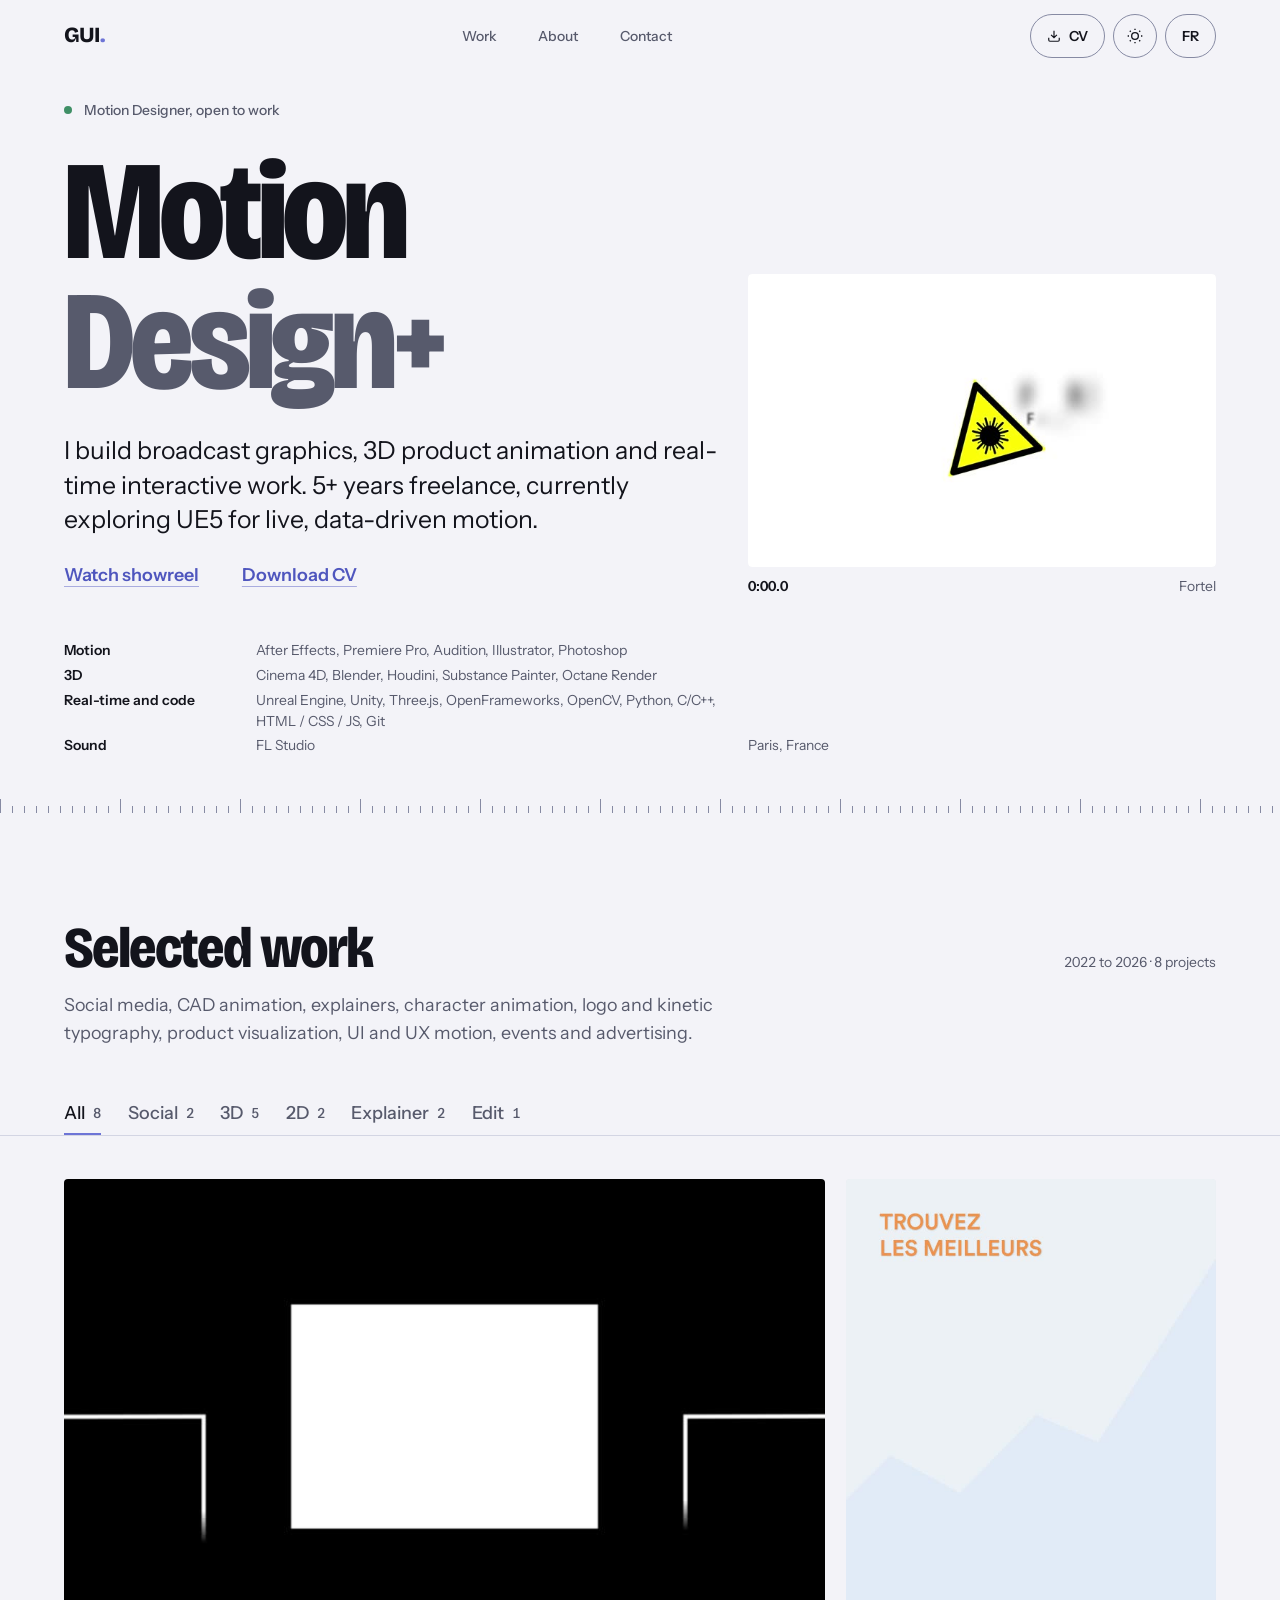
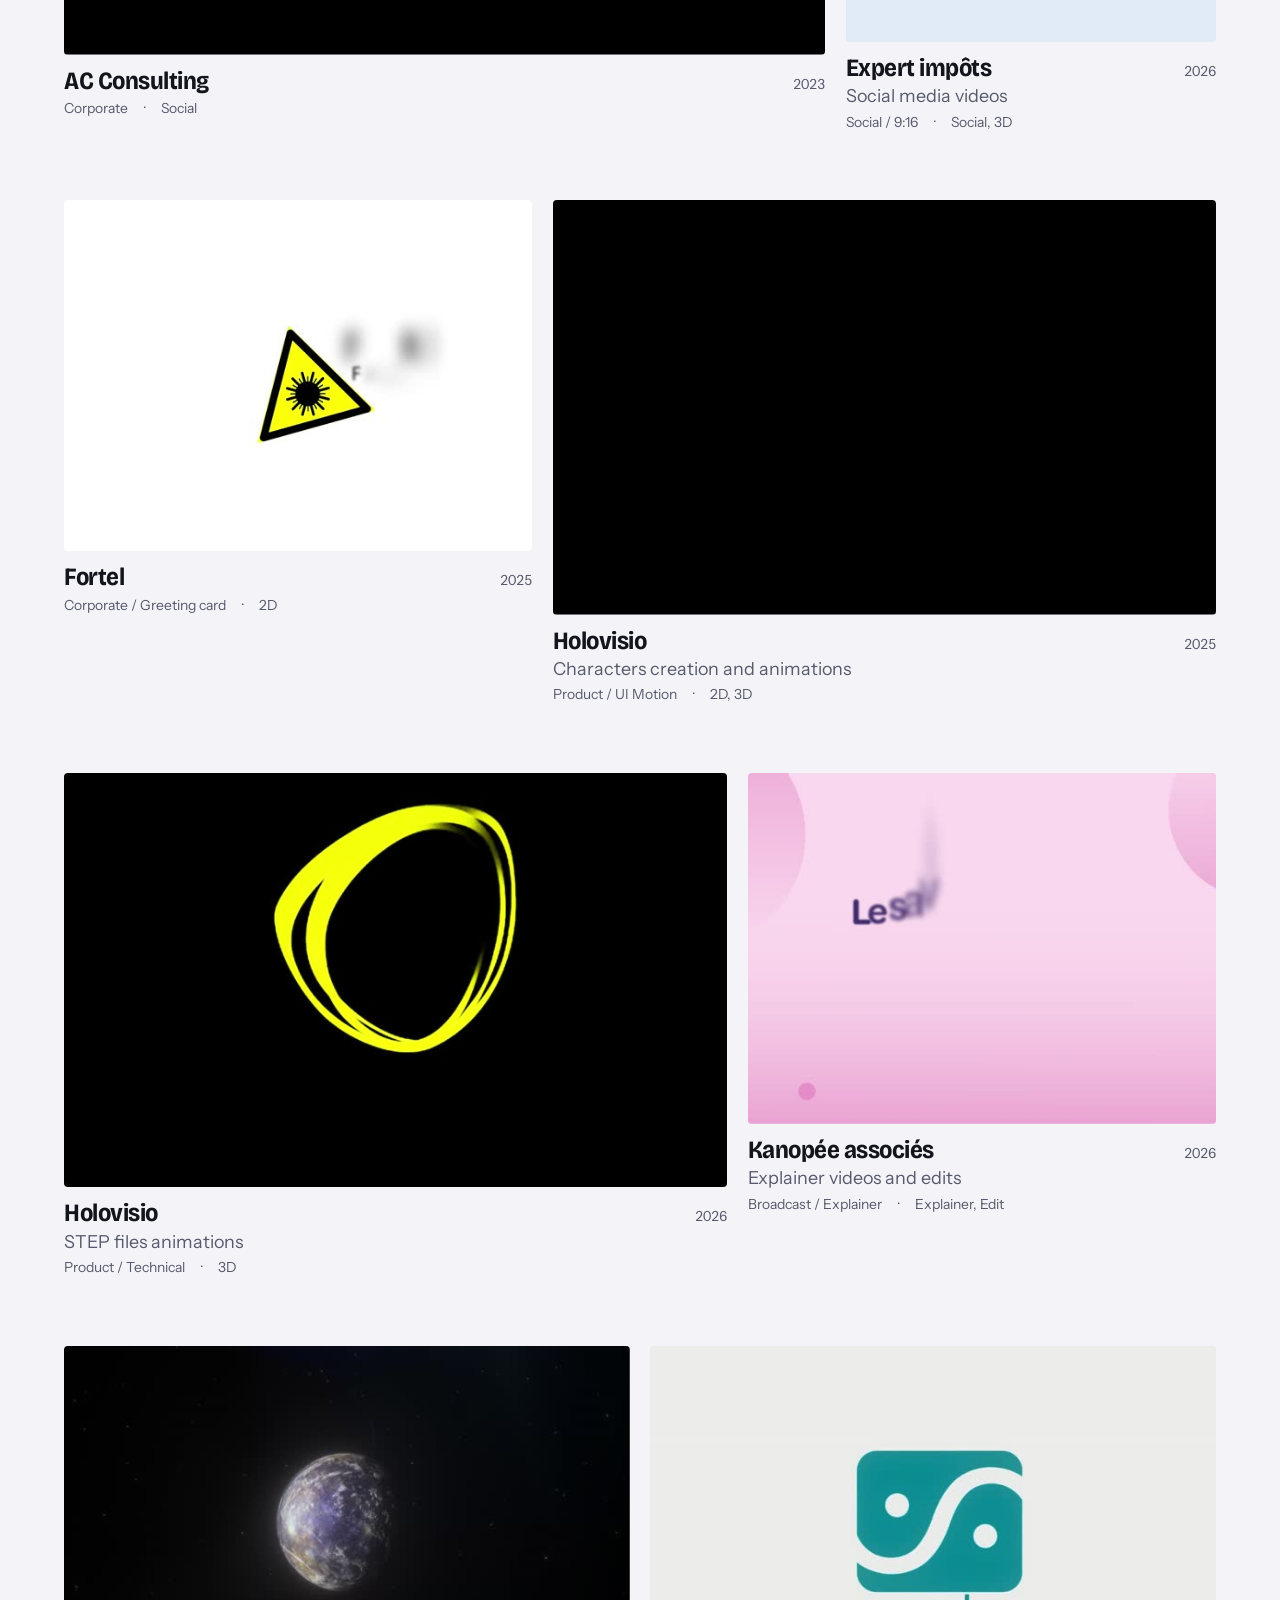
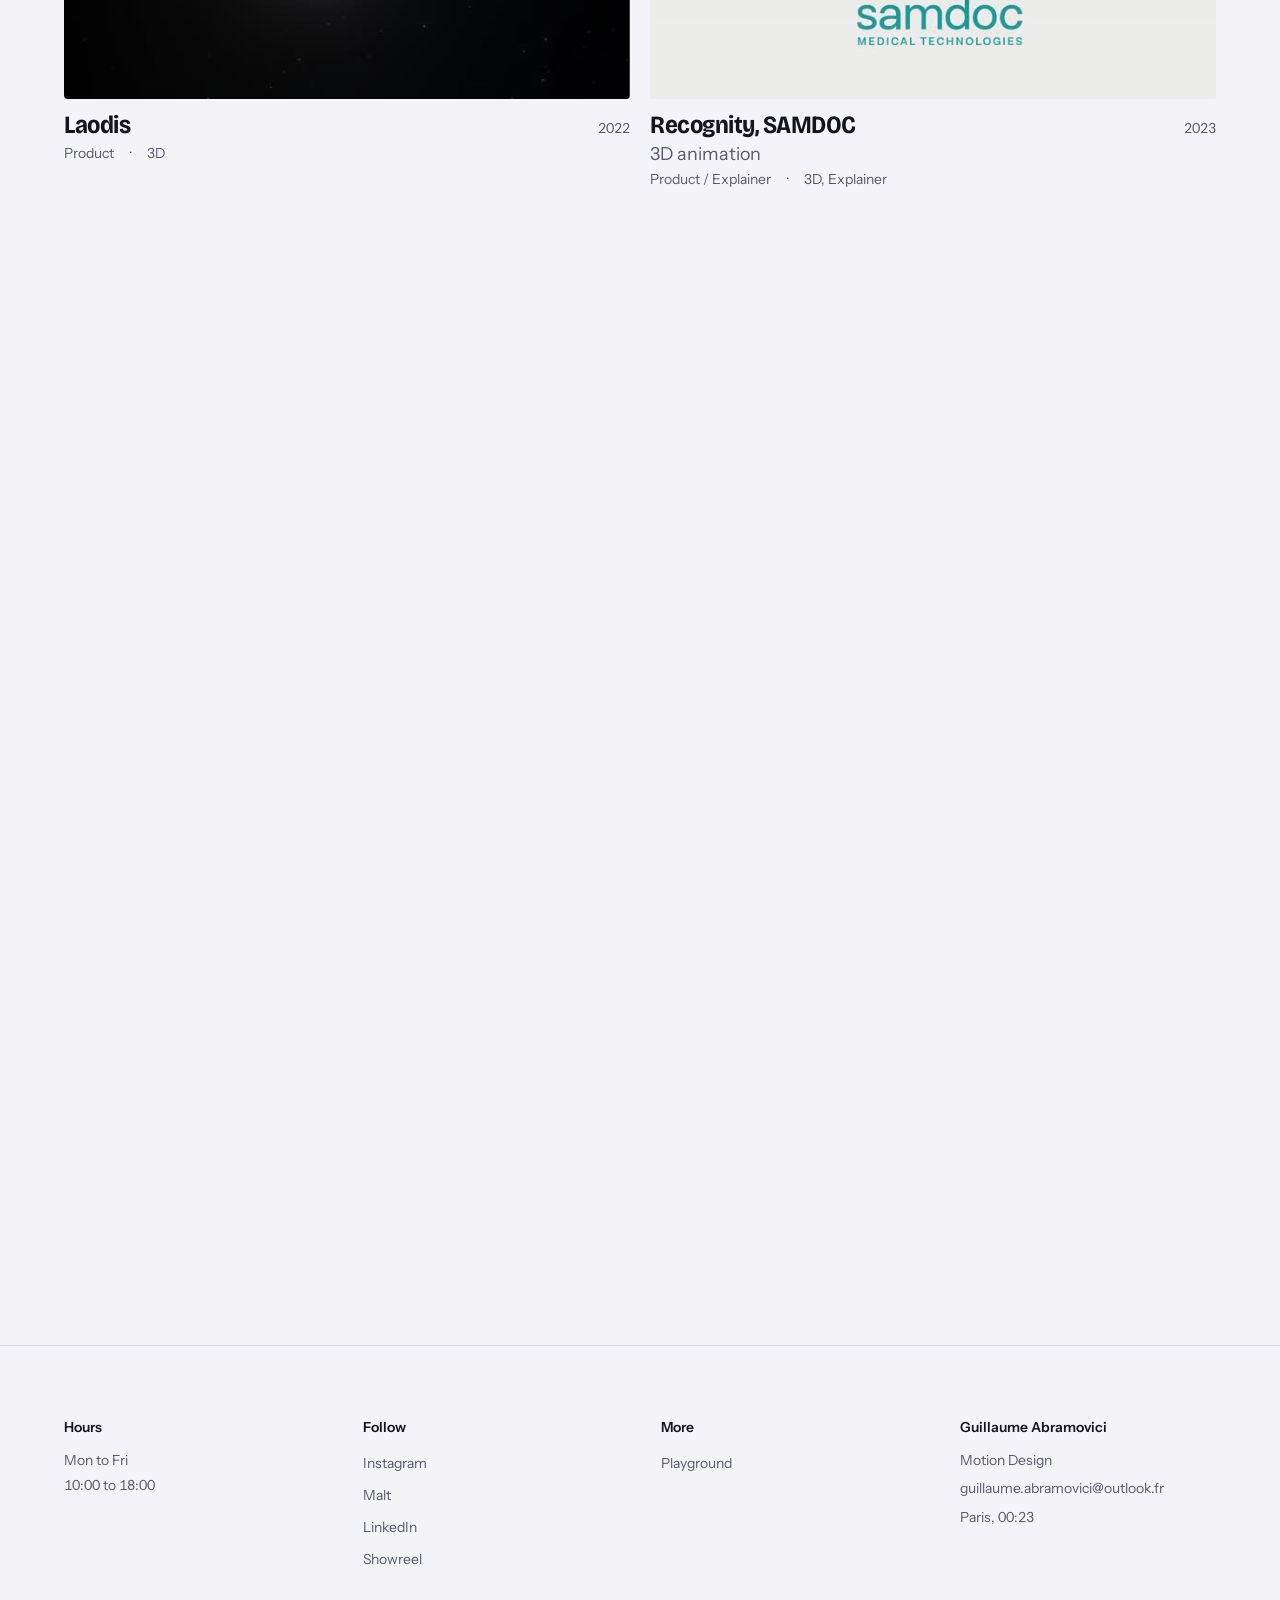
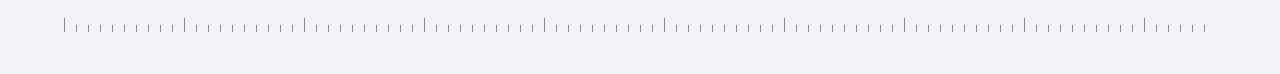
==== commit 528883c7: "Stage 6 and 7: video discipline, phone number removed, close handling, fixes Co-Authored-By: Claude " ====
--- a/index.html
+++ b/index.html
@@ -123,7 +123,6 @@
       <svg width="16" height="16" viewBox="0 0 24 24" fill="none" stroke="currentColor" stroke-width="2" aria-hidden="true"><path d="M21 15v4a2 2 0 01-2 2H5a2 2 0 01-2-2v-4M7 10l5 5 5-5M12 15V3"/></svg>
       <span data-i18n="cv.download">Download CV</span>
     </a>
-    <a href="tel:+33637300318" class="text-link num">+33 6 37 30 03 18</a>
   </div>
 </section>
 </main>
--- a/css/style.css
+++ b/css/style.css
@@ -105,7 +105,7 @@
 
 /* ============ BASE ============ */
 *{ margin:0; padding:0; box-sizing:border-box; }
-html{ scroll-behavior:smooth; scrollbar-gutter:stable; background:var(--bg); }
+html{ scroll-behavior:smooth; background:var(--bg); }
 body{
   background:var(--bg);
   color:var(--ink);
@@ -439,7 +439,7 @@
 /* ============ HERO ============ */
 .hero{
   position:relative;
-  padding:calc(var(--header-h) + var(--s-6)) var(--gutter) 0;
+  padding:calc(var(--header-h) + var(--s-5)) var(--gutter) 0;
   overflow:hidden;
 }
 .hero-grid{
@@ -462,11 +462,11 @@
 }
 .hero-title .line{ display:block; overflow:hidden; padding-bottom:.12em; margin-bottom:-.12em; }
 .hero-title .line > span:not(.sr-only){ display:inline-block; }
-.hero-title .line:nth-of-type(2){ color:var(--ink-dim); }
-.hero-sub{ margin-top:var(--s-6); max-width:52ch; font-size:var(--step-1); line-height:1.4; color:var(--ink); }
+.hero-title .line + .line{ color:var(--ink-dim); }
+.hero-sub{ margin-top:var(--s-5); max-width:52ch; font-size:var(--step-1); line-height:1.4; color:var(--ink); }
 .hero-links{ margin-top:var(--s-4); display:flex; flex-wrap:wrap; gap:0 var(--s-6); }
 
-.tools{ display:grid; gap:var(--s-2); font-size:var(--step--1); line-height:1.5; max-width:70ch; }
+.tools{ display:grid; gap:var(--s-1); font-size:var(--step--1); line-height:1.5; }
 .tools > div{ display:grid; grid-template-columns:minmax(7.5rem, 11rem) 1fr; gap:var(--s-4); }
 .tools dt{ font-weight:600; color:var(--ink); }
 .tools dd{ color:var(--ink-dim); }
@@ -478,7 +478,7 @@
 .monitor-bar{ display:flex; align-items:baseline; justify-content:space-between; gap:var(--s-4); padding-top:var(--s-2); font-size:var(--step--1); color:var(--ink-dim); }
 .monitor-tc{ color:var(--ink); font-weight:600; }
 
-.hero-ruler{ margin-top:var(--s-7); margin-inline:calc(var(--gutter) * -1); }
+.hero-ruler{ margin-top:var(--s-6); margin-inline:calc(var(--gutter) * -1); }
 
 .playhead{
   position:absolute; left:0; top:0; bottom:0; width:1px; background:var(--accent);
@@ -523,3 +523,124 @@
   .tools > div{ grid-template-columns:1fr; gap:0; }
   .hero-links .text-link{ margin-right:var(--s-5); }
 }
+
+/* ============ TILE HOVER: dimming, meta panel, scrub ============ */
+@media (hover:hover) and (pointer:fine){
+  .project-grid:has(.project-tile:hover) .project-tile:not(:hover),
+  .project-grid:has(.project-tile:focus-visible) .project-tile:not(:focus-visible){
+    opacity:.4; transition:opacity var(--d-base) var(--ease-snap);
+  }
+}
+.project-tile{ transition:opacity var(--d-base) var(--ease-snap); }
+.meta-panel{ transition:transform var(--d-base) var(--ease-snap); }
+.project-tile:hover .meta-panel,
+.project-tile:focus-visible .meta-panel{ transform:translateY(0); }
+.project-tile:focus-visible{ outline:2px solid var(--accent-text); outline-offset:8px; border-radius:var(--r-media); }
+.project-tile:focus-visible .cap-client{ text-decoration:underline; text-decoration-thickness:2px; text-underline-offset:4px; }
+.scrub{ transition:transform 60ms linear; }
+.mp-role{ font-weight:600; }
+.mp-tools{ opacity:.8; }
+@media (hover:none){ .meta-panel{ display:none; } }
+
+/* ============ CASE STUDY ============ */
+html.cs-lock{ overflow:hidden; }
+.case-study{
+  position:fixed; inset:0; z-index:200;
+  background:var(--bg);
+  visibility:hidden; pointer-events:none;
+}
+.case-study.open{ visibility:visible; pointer-events:auto; }
+.cs-scroll{ position:absolute; inset:0; overflow-y:auto; overscroll-behavior:contain; scrollbar-gutter:stable; }
+.cs-close{
+  position:fixed; top:14px; right:var(--gutter); z-index:210;
+  display:inline-flex; align-items:center; gap:var(--s-3);
+  min-height:var(--tap); padding:0 var(--s-5);
+  background:var(--bg); color:var(--ink); border:1px solid var(--line-strong); border-radius:var(--r-chip);
+  font-weight:600; font-size:var(--step--1); cursor:pointer;
+  transition:background var(--d-fast) linear, color var(--d-fast) linear, border-color var(--d-fast) linear;
+}
+.cs-close:hover{ background:var(--ink); color:var(--bg); border-color:var(--ink); }
+
+.cs-stage{ position:relative; background:var(--stage); }
+.cs-hero{ position:relative; width:100%; height:min(70svh, 56.25vw); min-height:220px; }
+.cs-hero video, .cs-hero img{ width:100%; height:100%; object-fit:contain; }
+.cs-controls{ position:absolute; right:var(--gutter); bottom:var(--s-3); display:flex; gap:var(--s-2); }
+.cs-ctl{
+  display:inline-flex; align-items:center; justify-content:center;
+  width:var(--tap); height:var(--tap); border-radius:var(--r-chip);
+  background:rgba(11,12,18,.72); color:var(--stage-ink); border:1px solid rgba(240,240,248,.45); cursor:pointer;
+}
+.cs-ctl:hover{ background:var(--stage-ink); color:var(--stage); }
+.cs-ctl svg{ display:block; }
+.cs-ctl .i-alt{ display:none; }
+.cs-ctl[aria-pressed="true"] .i-main{ display:none; }
+.cs-ctl[aria-pressed="true"] .i-alt{ display:block; }
+
+.cs-body{ max-width:var(--container); margin-inline:auto; padding:var(--s-7) var(--gutter) var(--s-8); }
+.cs-head{ display:grid; grid-template-columns:repeat(12, minmax(0,1fr)); gap:var(--s-6) var(--grid-gap); margin-bottom:var(--s-8); }
+.cs-titles{ grid-column:1 / span 7; }
+.cs-title{
+  font-family:var(--font-display); font-weight:800; font-stretch:85%;
+  font-size:var(--step-4); line-height:var(--lh-tight); letter-spacing:var(--track-display);
+  overflow-wrap:anywhere;
+}
+.cs-title .cs-client{ display:block; }
+.cs-title .cs-sub{ display:block; color:var(--ink-dim); font-size:var(--step-2); line-height:1.1; margin-top:var(--s-3); font-weight:700; letter-spacing:-0.02em; }
+.cs-title .cs-sub:empty{ display:none; }
+.cs-desc{ margin-top:var(--s-5); color:var(--ink-dim); max-width:62ch; }
+.cs-credits{ grid-column:9 / -1; align-self:start; border-top:1px solid var(--line); }
+.cs-credits > div{ display:grid; grid-template-columns:5.5rem 1fr; gap:var(--s-3); padding:var(--s-3) 0; border-bottom:1px solid var(--line); }
+.cs-credits dt{ color:var(--ink-dim); font-size:var(--step--1); }
+.cs-credits dd{ font-weight:500; }
+
+.cs-media{ max-width:1100px; display:grid; gap:var(--grid-gap); }
+.cs-row{ display:grid; gap:var(--grid-gap); }
+.cs-row.two{ grid-template-columns:repeat(2, minmax(0,1fr)); }
+.cs-row.tall{ align-items:start; grid-template-columns:repeat(auto-fit, minmax(min(100%, 220px), 1fr)); }
+.cs-still{ margin:0; background:var(--surface); border-radius:var(--r-media); overflow:hidden; }
+.cs-still video, .cs-still img{ width:100%; height:auto; max-height:86svh; object-fit:contain; }
+
+.cs-foot{ margin-top:var(--s-8); border-top:1px solid var(--line); padding-top:var(--s-6); }
+.cs-next{ position:relative; display:block; width:fit-content; max-width:100%; padding:var(--s-3) 0; }
+.cs-next-label{ display:block; color:var(--ink-dim); font-size:var(--step--1); }
+.cs-next-title{
+  display:block; font-family:var(--font-display); font-weight:800; font-stretch:85%;
+  font-size:var(--step-4); line-height:var(--lh-tight); letter-spacing:var(--track-display); overflow-wrap:anywhere;
+  transition:color var(--d-fast) linear;
+}
+.cs-next:hover .cs-next-title{ color:var(--accent-text); }
+.cs-next-thumb{
+  position:absolute; left:0; top:0; width:240px; height:auto; aspect-ratio:16 / 10; object-fit:cover; border-radius:var(--r-media);
+  pointer-events:none; opacity:0; z-index:2;
+  translate:var(--tx, 0) var(--ty, 0);
+  transition:opacity var(--d-fast) linear;
+}
+.cs-next.hovering .cs-next-thumb{ opacity:1; }
+.cs-links{ margin-top:var(--s-6); display:flex; flex-wrap:wrap; gap:0 var(--s-6); }
+
+@media (hover:none){
+  .cs-next{ display:grid; grid-template-columns:1fr 120px; gap:0 var(--s-4); align-items:end; }
+  .cs-next-label{ grid-column:1 / -1; }
+  .cs-next-thumb{ position:static; opacity:1; translate:none; width:120px; }
+}
+@media (max-width:899px){
+  .cs-titles, .cs-credits{ grid-column:1 / -1; }
+  .cs-row.two{ grid-template-columns:1fr; }
+  .cs-close{ right:var(--s-4); }
+  .cs-controls{ right:var(--s-4); }
+}
+
+/* shared element morph: tile media becomes the case study hero */
+::view-transition-group(case-hero){ animation-duration:var(--d-scene); animation-timing-function:var(--ease-in-out); }
+::view-transition-old(root), ::view-transition-new(root){ animation-duration:400ms; }
+::view-transition-old(case-hero), ::view-transition-new(case-hero){ height:100%; object-fit:cover; }
+.vt-tile-active .project-tile.is-source .media{ view-transition-name:case-hero; }
+.case-study.open .cs-hero{ view-transition-name:case-hero; }
+html.vt-next::view-transition-old(root){ animation:vt-out 500ms var(--ease-in-out) both; }
+html.vt-next::view-transition-new(root){ animation:vt-in 500ms var(--ease-in-out) both; }
+@keyframes vt-out{ to{ transform:translateX(-8vw); opacity:0; } }
+@keyframes vt-in{ from{ transform:translateX(8vw); opacity:0; } }
+@media (prefers-reduced-motion: reduce){
+  ::view-transition-group(*), ::view-transition-old(*), ::view-transition-new(*){ animation:none !important; }
+}
+html.vt-next .case-study.open .cs-hero{ view-transition-name:none; }
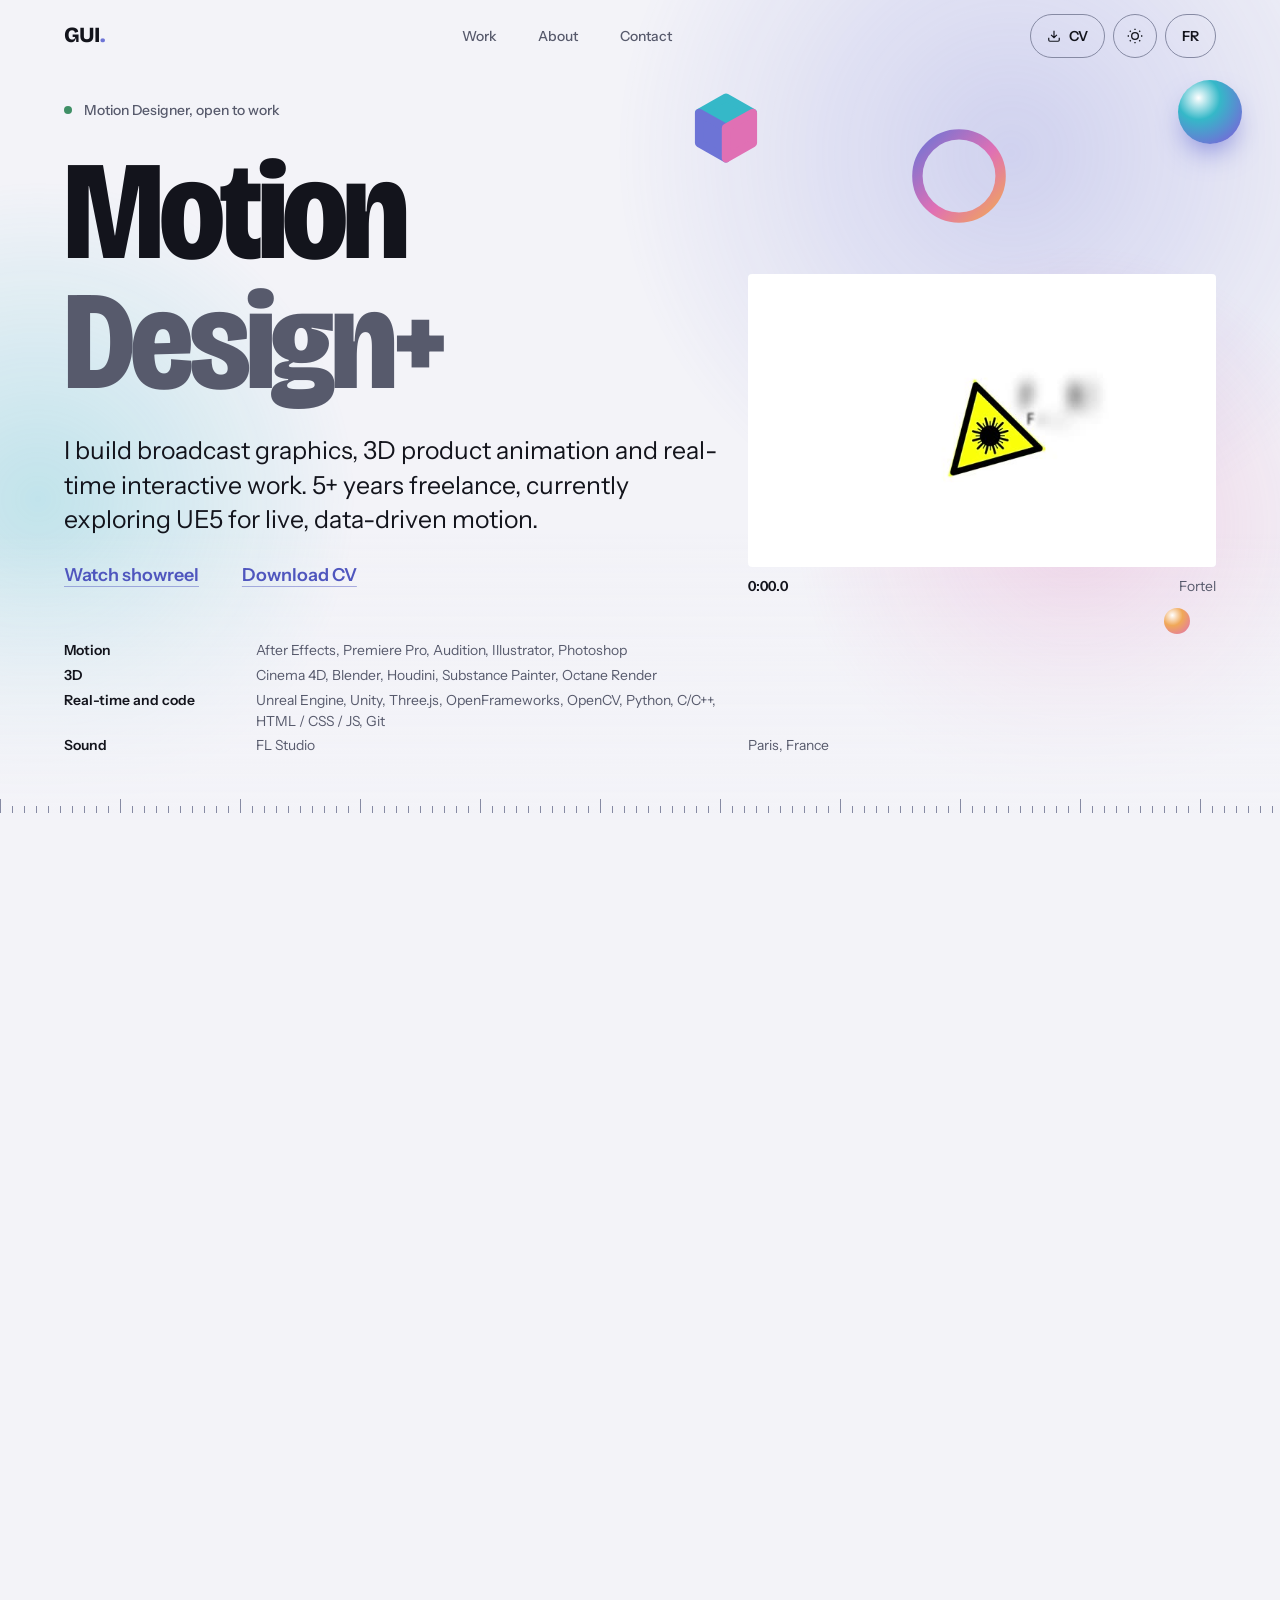
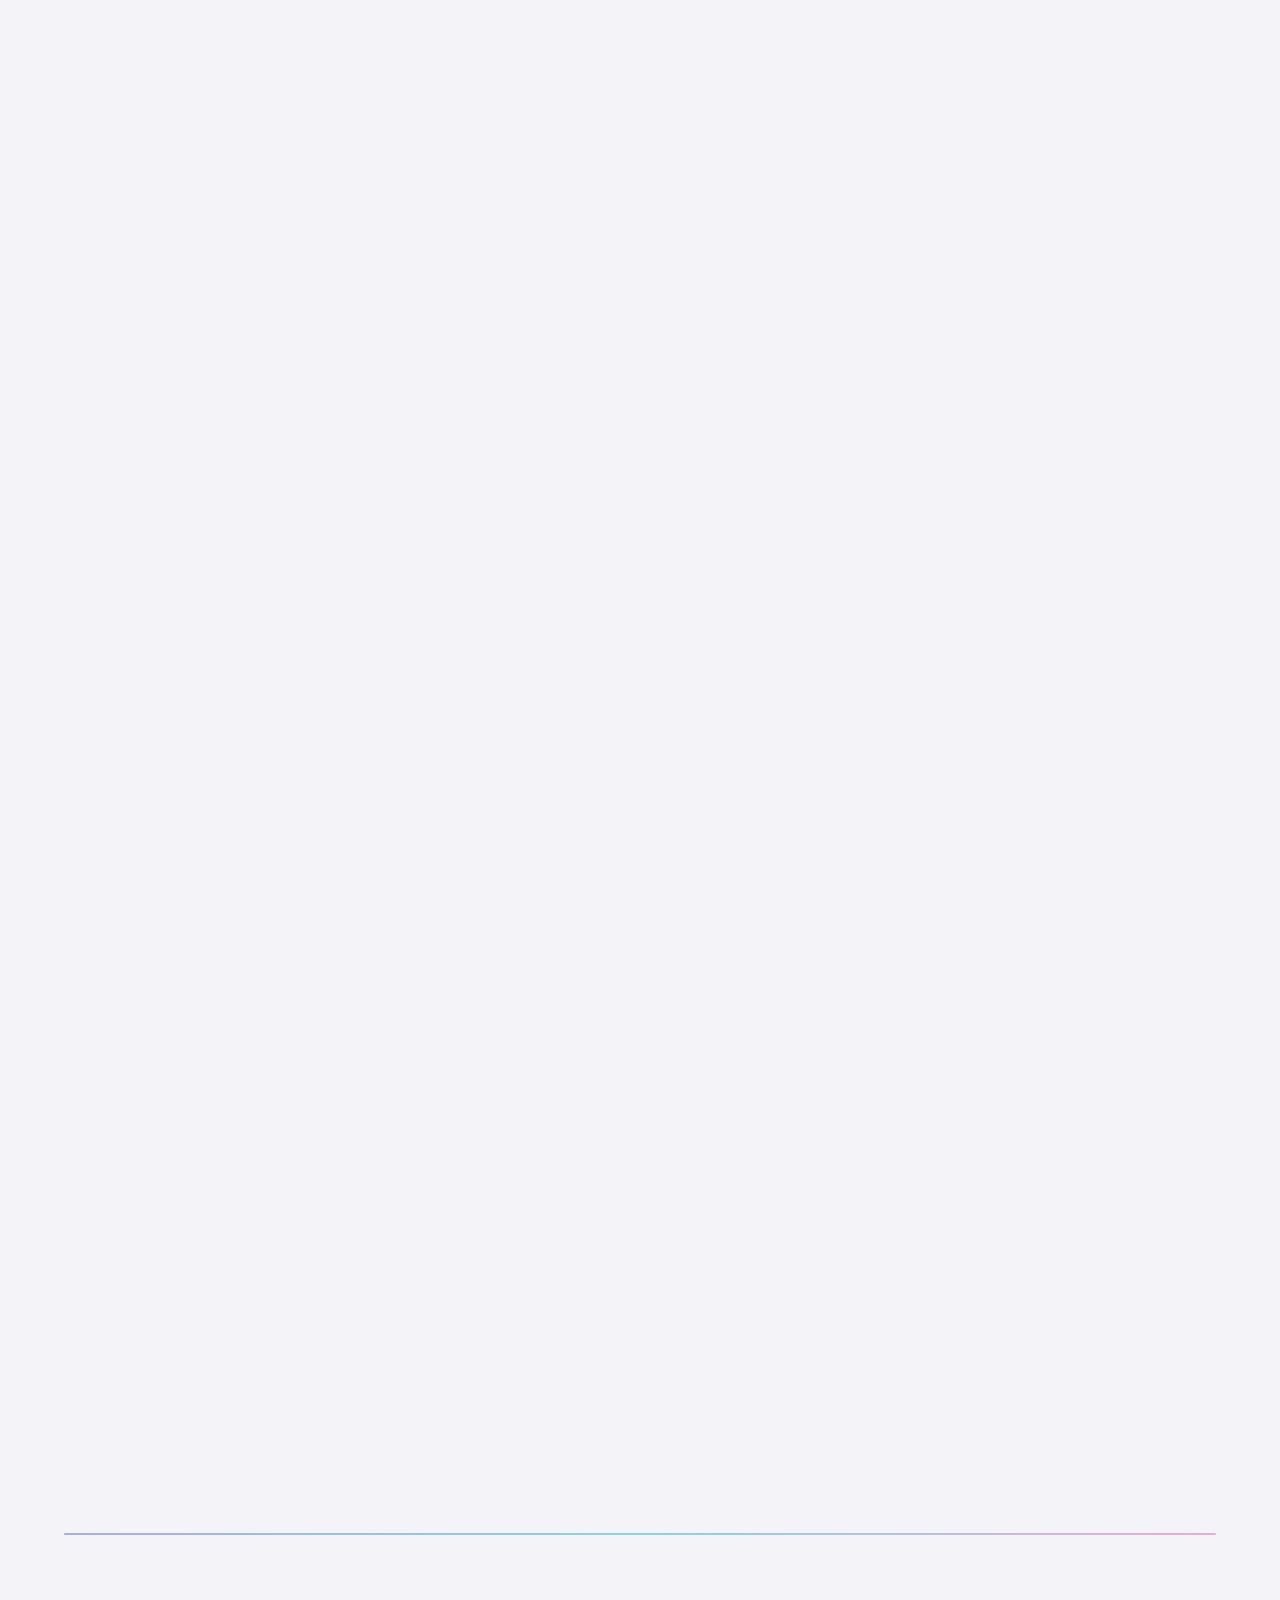
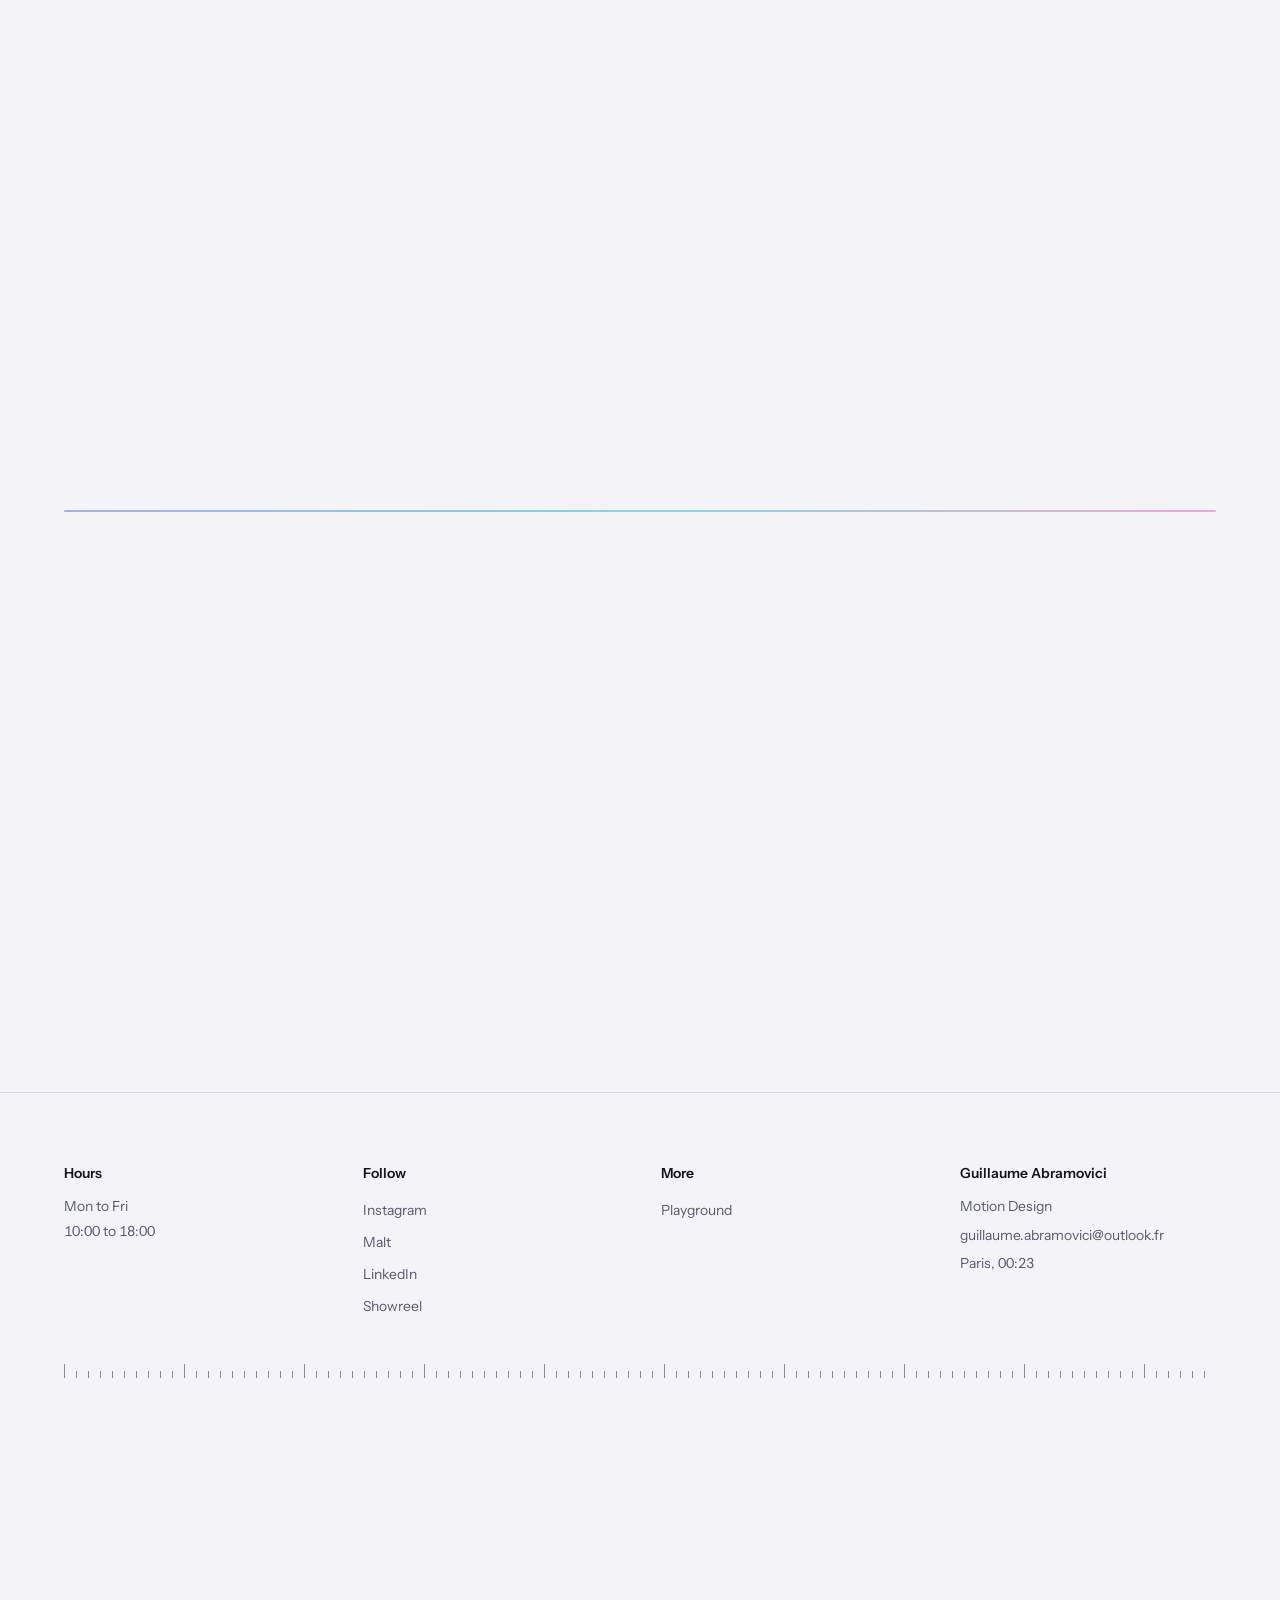
==== commit f9396684: "Add hero aurora, floating shapes, per-project color use, scroll-linked hue and micro-interactions Co" ====
--- a/index.html
+++ b/index.html
@@ -31,6 +31,7 @@
 <a class="skip" href="#work" data-i18n="a11y.skip">Skip to work</a>
 
 <div id="page">
+<span class="scroll-line" aria-hidden="true"></span>
 <header class="site-header" id="siteHeader">
   <a class="logo" href="#top" data-i18n-label="a11y.home" aria-label="Guillaume Abramovici, home">GUI<span class="dot">.</span></a>
   <nav id="siteNav" aria-label="Main">
@@ -58,6 +59,13 @@
 <main>
 <!-- ============ HERO ============ -->
 <section class="hero" id="top">
+  <div class="aurora" aria-hidden="true"><i class="b1"></i><i class="b2"></i><i class="b3"></i></div>
+  <div class="floaters" aria-hidden="true">
+    <span class="fl fl-orb"><i></i></span>
+    <span class="fl fl-ring"><svg viewBox="0 0 120 120"><defs><linearGradient id="gRing" x1="0" y1="0" x2="1" y2="1"><stop offset="0" stop-color="var(--c-a)"/><stop offset=".55" stop-color="var(--c-c)"/><stop offset="1" stop-color="var(--c-d)"/></linearGradient></defs><circle cx="60" cy="60" r="48" fill="none" stroke="url(#gRing)" stroke-width="12"/></svg></span>
+    <span class="fl fl-cube"><svg viewBox="0 0 100 100"><g stroke-linejoin="round" stroke-width="10"><path d="M50 14 82 32 50 50 18 32Z" fill="var(--c-b)" stroke="var(--c-b)"/><path d="M18 32 50 50V86L18 68Z" fill="var(--c-a)" stroke="var(--c-a)"/><path d="M82 32 50 50V86L82 68Z" fill="var(--c-c)" stroke="var(--c-c)"/></g></svg></span>
+    <span class="fl fl-dot"><i></i></span>
+  </div>
   <span class="playhead" aria-hidden="true"></span>
   <div class="hero-grid">
     <div class="hero-copy">
@@ -104,6 +112,7 @@
 </section>
 
 <!-- ============ ABOUT ============ -->
+<div class="hue-rule" aria-hidden="true"></div>
 <section class="about" id="about" aria-labelledby="aboutTitle">
   <h2 class="sr-only" id="aboutTitle" data-i18n="about.label">About</h2>
   <p class="about-lead" data-i18n-html="about.h2">Motion that has to <span class="accent">read instantly</span>, and still feel considered.</p>
@@ -111,6 +120,7 @@
 </section>
 
 <!-- ============ CONTACT ============ -->
+<div class="hue-rule" aria-hidden="true"></div>
 <section class="contact" id="contact" aria-labelledby="contactTitle">
   <h2 class="section-title" id="contactTitle" data-i18n="contact.h2">Got a project in mind?</h2>
   <a href="mailto:guillaume.abramovici@outlook.fr" class="contact-mail" aria-label="guillaume.abramovici@outlook.fr">
--- a/css/style.css
+++ b/css/style.css
@@ -36,6 +36,14 @@
   --stage:       #0B0C12;
   --stage-ink:   #F0F0F8;
 
+  /* color motion palette: indigo family plus three companions */
+  --c-a: #6D74D6;
+  --c-b: #35B8C8;
+  --c-c: #E070B4;
+  --c-d: #F0A858;
+  --aurora-o: .26;
+  --focus-halo: rgba(79,86,190,.28);
+
   /* type */
   --font-display: 'Bricolage Grotesque', 'Bricolage Fallback', 'Helvetica Neue', Arial, sans-serif;
   --font-body:    'Instrument Sans', 'Instrument Fallback', 'Helvetica Neue', Arial, sans-serif;
@@ -101,6 +109,12 @@
   --accent-soft: rgba(154,160,240,.18);
   --signal:      #8CC7A4;
   --header-bg:   rgba(17,18,28,.78);
+  --c-a: #9AA0F0;
+  --c-b: #5CCFDB;
+  --c-c: #F08CC8;
+  --c-d: #F5BD7A;
+  --aurora-o: .2;
+  --focus-halo: rgba(154,160,240,.34);
 }
 
 /* ============ BASE ============ */
@@ -127,6 +141,8 @@
   outline:2px solid var(--accent-text);
   outline-offset:3px;
   border-radius:2px;
+  box-shadow:0 0 0 6px var(--focus-halo);
+  transition:box-shadow var(--d-fast) var(--ease-snap), outline-offset var(--d-fast) var(--ease-snap);
 }
 
 .sr-only{
@@ -179,9 +195,10 @@
   min-height:var(--tap); min-width:var(--tap); padding:0 var(--s-4);
   background:transparent; border:1px solid var(--line-strong); border-radius:var(--r-chip);
   font-size:var(--step--1); font-weight:600; line-height:1; cursor:pointer;
-  transition:border-color var(--d-fast) linear, background var(--d-fast) linear, color var(--d-fast) linear;
-}
-.header-btn:hover{ border-color:var(--ink); }
+  transition:border-color var(--d-base) var(--ease-snap), background var(--d-base) var(--ease-snap), color var(--d-base) var(--ease-snap);
+}
+.header-btn:hover{ border-color:var(--accent-text); background:var(--accent-soft); }
+.header-btn:active{ background:var(--accent-soft); border-color:var(--accent-text); }
 .header-btn svg{ flex-shrink:0; }
 #themeToggle{ padding:0; }
 #themeToggle .icon-moon{ display:none; }
@@ -219,6 +236,7 @@
 footer .col b{ display:block; color:var(--ink); font-weight:600; margin-bottom:var(--s-2); }
 footer a{ display:inline-flex; align-items:center; min-height:32px; transition:color var(--d-fast) linear; }
 footer a:hover{ color:var(--accent-text); }
+footer a{ transition:color var(--d-base) var(--ease-snap); }
 footer .legal{ grid-column:1 / -1; }
 .ruler{
   height:14px;
@@ -250,6 +268,92 @@
 .cursor.is-link{ --s:.08; }
 @media (hover:none), (pointer:coarse){ .cursor{ display:none !important; } }
 
+/* ============ COLOR MOTION ============ */
+/* hero aurora: three soft radial blobs, transform only, no blur filter */
+.aurora{ position:absolute; inset:0; z-index:0; pointer-events:none; overflow:hidden; }
+.aurora::after{ content:''; position:absolute; left:0; right:0; bottom:0; height:35%; background:linear-gradient(to bottom, transparent, var(--bg)); }
+.aurora i{
+  position:absolute; width:62vmax; height:62vmax; border-radius:50%;
+  opacity:var(--aurora-o); will-change:transform;
+  background:radial-gradient(closest-side, var(--blob) 0%, transparent 100%);
+}
+.aurora .b1{ --blob:var(--c-a); left:48%; top:-30%; animation:aur-1 46s ease-in-out infinite alternate; }
+.aurora .b2{ --blob:var(--c-b); left:-22%; top:22%; width:50vmax; height:50vmax; animation:aur-2 58s ease-in-out infinite alternate; }
+.aurora .b3{ --blob:var(--c-c); left:62%; top:30%; width:44vmax; height:44vmax; animation:aur-3 52s ease-in-out infinite alternate; }
+@keyframes aur-1{ to{ transform:translate3d(-14vmax, 10vmax, 0) scale(1.15); } }
+@keyframes aur-2{ to{ transform:translate3d(16vmax, -6vmax, 0) scale(.9); } }
+@keyframes aur-3{ to{ transform:translate3d(-18vmax, -8vmax, 0) scale(1.2); } }
+.hero-grid, .hero-ruler{ position:relative; z-index:1; }
+
+/* floating shapes: parallax on the wrapper (translate), idle drift on the child (transform) */
+.floaters{ position:absolute; inset:0; z-index:0; pointer-events:none; }
+.fl{
+  position:absolute; display:block; width:var(--sz); height:var(--sz);
+  translate:calc(var(--px,0) * var(--depth) * 1px) calc(var(--py,0) * var(--depth) * 1px);
+}
+.fl > *{ display:block; width:100%; height:100%; animation:fl-drift var(--dur) ease-in-out infinite alternate; will-change:transform; }
+.fl svg{ overflow:visible; }
+.fl-orb{ --sz:64px; --depth:26; --dur:11s; right:3%; top:calc(var(--header-h) + 8px); }
+.fl-orb i{ border-radius:50%; background:radial-gradient(circle at 32% 28%, #fff 0, var(--c-b) 34%, var(--c-a) 78%); box-shadow:0 14px 30px -10px var(--c-a); }
+.fl-ring{ --sz:104px; --depth:-18; --dur:15s; right:21%; top:calc(var(--header-h) + 52px); }
+.fl-cube{ --sz:84px; --depth:34; --dur:13s; right:40%; top:calc(var(--header-h) + 14px); }
+.fl-dot{ --sz:26px; --depth:-40; --dur:9s; right:7%; bottom:22%; }
+.fl-dot i{ border-radius:50%; background:radial-gradient(circle at 32% 28%, #fff 0, var(--c-d) 40%, var(--c-c) 100%); }
+@keyframes fl-drift{ from{ transform:translate3d(0,0,0) rotate(-5deg); } to{ transform:translate3d(0,-14px,0) rotate(7deg); } }
+.fl-ring > *{ animation-name:fl-spin; }
+@keyframes fl-spin{ from{ transform:rotate3d(1,.3,0,58deg) rotate(0deg); } to{ transform:rotate3d(1,.3,0,58deg) rotate(30deg); } }
+
+/* pause everything when the hero is offscreen, the tab is hidden or the case study is open */
+.hero.mo-off .aurora i, .hero.mo-off .fl > *,
+.cs-lock .aurora i, .cs-lock .fl > *{ animation-play-state:paused; }
+
+/* per-project color: tile glow, caption bar, case study accent line */
+.project-tile{ position:relative; isolation:isolate; }
+.project-tile::before{
+  content:''; position:absolute; left:4%; right:4%; top:0; z-index:-1;
+  aspect-ratio:var(--ar, 16 / 10); border-radius:var(--r-media);
+  background:var(--pc, var(--accent)); filter:blur(34px);
+  opacity:0; transform:translateY(16px) scale(.94);
+  transition:opacity var(--d-slow) var(--ease-snap), transform var(--d-slow) var(--ease-snap);
+  pointer-events:none;
+}
+.project-tile:hover::before, .project-tile:focus-visible::before{ opacity:.5; transform:translateY(12px) scale(1); }
+.cap-client{ position:relative; width:fit-content; }
+.cap-client::after{
+  content:''; position:absolute; left:0; right:0; bottom:-3px; height:2px; background:var(--pc, var(--accent));
+  transform:scaleX(0); transform-origin:left; transition:transform var(--d-slow) var(--ease-out);
+}
+.project-tile:hover .cap-client::after, .project-tile:focus-visible .cap-client::after{ transform:scaleX(1); }
+.scrub{ background:var(--pc, var(--accent)); }
+.cs-head{ position:relative; }
+.cs-head::before{ content:''; display:block; grid-column:1 / -1; width:72px; height:3px; border-radius:2px; background:var(--pc, var(--accent)); margin-bottom:calc(var(--s-5) * -1); }
+.cs-foot{ border-top-color:color-mix(in srgb, var(--pc, var(--line)) 55%, var(--line)); }
+
+/* scroll-linked hue: progress line and section rules. Needs scroll timelines, otherwise hidden or static. */
+.scroll-line{ display:none; position:fixed; top:0; left:0; right:0; height:2px; z-index:101; pointer-events:none; transform:scaleX(0); transform-origin:left; background:var(--c-a); }
+.hue-rule{
+  max-width:var(--container); margin-inline:auto; width:calc(100% - 2 * var(--gutter)); height:2px; border-radius:2px;
+  background:linear-gradient(90deg, var(--c-a), var(--c-b), var(--c-c), var(--c-d), var(--c-a)) 0 0 / 200% 100%;
+  opacity:.55;
+}
+@supports (animation-timeline: scroll()){
+  .scroll-line{ display:block; animation:line-grow linear both, line-hue linear both; animation-timeline:scroll(root), scroll(root); }
+  @keyframes line-grow{ to{ transform:scaleX(1); } }
+  @keyframes line-hue{ 0%{ background:var(--c-a); } 34%{ background:var(--c-b); } 67%{ background:var(--c-c); } 100%{ background:var(--c-d); } }
+  .hue-rule{ animation:rule-shift linear both; animation-timeline:view(); animation-range:entry 0% exit 100%; }
+  @keyframes rule-shift{ to{ background-position:100% 0; } }
+}
+
+@media (max-width:899px){
+  .aurora .b3, .fl-ring, .fl-dot{ display:none; }
+  .aurora i{ width:90vmax; height:90vmax; }
+  .aurora .b1{ left:20%; top:-20%; }
+  .aurora .b2{ left:-40%; top:30%; width:80vmax; height:80vmax; }
+  .fl-orb{ --sz:44px; right:6%; top:calc(var(--header-h) + 4px); }
+  .fl-cube{ --sz:56px; right:22%; top:auto; bottom:6%; }
+}
+@media (max-width:899px) and (prefers-reduced-motion:no-preference){ .hue-rule{ opacity:.45; } }
+
 /* ============ REDUCED MOTION ============ */
 @media (prefers-reduced-motion: reduce){
   *, *::before, *::after{
@@ -258,7 +362,8 @@
     scroll-behavior:auto !important;
   }
   .char, .reveal, .project-tile .media{ opacity:1 !important; transform:none !important; clip-path:none !important; }
-  .cursor, .playhead{ display:none !important; }
+  .cursor, .playhead, .scroll-line{ display:none !important; }
+  .aurora i, .fl > *{ will-change:auto; }
 }
 
 /* ============ PLAYGROUND ============ */
@@ -289,14 +394,15 @@
   text-decoration-color:color-mix(in srgb, var(--accent-text) 45%, transparent);
   transition:text-decoration-color var(--d-fast) linear, color var(--d-fast) linear;
 }
-.text-link:hover{ text-decoration-color:currentColor; }
+.text-link:hover{ text-decoration-color:currentColor; color:var(--ink); }
 .btn-fill{
   display:inline-flex; align-items:center; gap:var(--s-3); width:fit-content;
   min-height:var(--tap); padding:0 var(--s-6);
   background:var(--accent-text); color:var(--on-accent); border-radius:var(--r-chip);
   font-weight:600; transition:background var(--d-fast) linear, color var(--d-fast) linear;
 }
-.btn-fill:hover{ background:var(--ink); color:var(--bg); }
+.btn-fill{ transition:background var(--d-base) var(--ease-snap), color var(--d-base) var(--ease-snap), box-shadow var(--d-base) var(--ease-snap), transform var(--d-base) var(--ease-snap); }
+.btn-fill:hover{ background:var(--ink); color:var(--bg); box-shadow:0 10px 28px -10px var(--c-a); transform:translateY(-1px); }
 section[id]{ scroll-margin-top:calc(var(--header-h) + var(--s-4)); }
 
 /* ============ WORK SECTION ============ */
@@ -324,8 +430,15 @@
   position:relative; display:inline-flex; align-items:baseline; gap:var(--s-2);
   min-height:var(--tap); padding:0; background:none; border:0; cursor:pointer;
   color:var(--ink-dim); font-weight:500;
-  transition:color var(--d-fast) linear;
-}
+  transition:color var(--d-base) var(--ease-snap);
+}
+.filter-tag::after{
+  content:''; position:absolute; left:0; right:0; bottom:0; height:2px;
+  background:var(--c-b); opacity:0; transform:scaleX(.3); transform-origin:left;
+  transition:opacity var(--d-base) var(--ease-snap), transform var(--d-base) var(--ease-snap);
+}
+.filter-tag:hover::after{ opacity:.7; transform:scaleX(1); }
+.filter-tag[aria-pressed="true"]:hover::after{ opacity:0; }
 .filter-tag:hover,
 .filter-tag[aria-pressed="true"]{ color:var(--ink); }
 .filter-tag { align-items:center; }
@@ -535,7 +648,7 @@
 .meta-panel{ transition:transform var(--d-base) var(--ease-snap); }
 .project-tile:hover .meta-panel,
 .project-tile:focus-visible .meta-panel{ transform:translateY(0); }
-.project-tile:focus-visible{ outline:2px solid var(--accent-text); outline-offset:8px; border-radius:var(--r-media); }
+.project-tile:focus-visible{ outline:2px solid var(--accent-text); outline-offset:8px; border-radius:var(--r-media); box-shadow:none; }
 .project-tile:focus-visible .cap-client{ text-decoration:underline; text-decoration-thickness:2px; text-underline-offset:4px; }
 .scrub{ transition:transform 60ms linear; }
 .mp-role{ font-weight:600; }
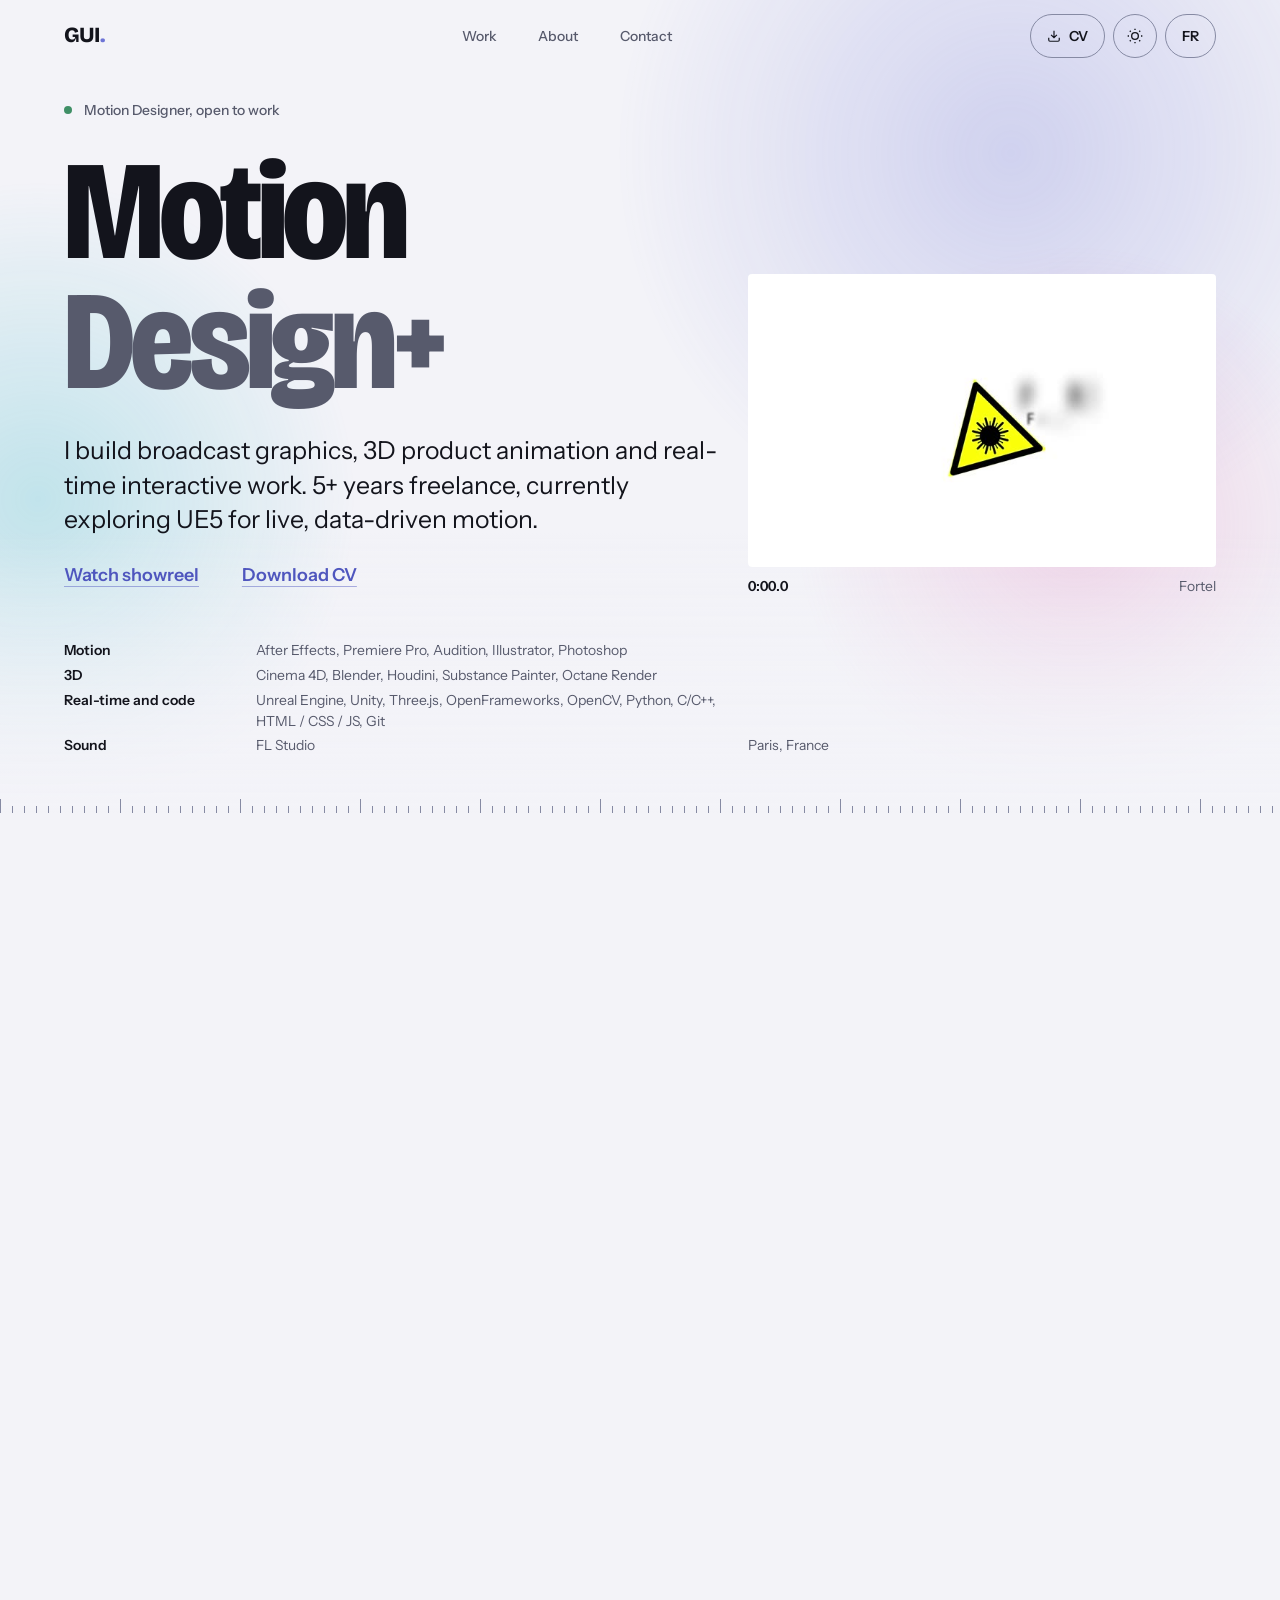
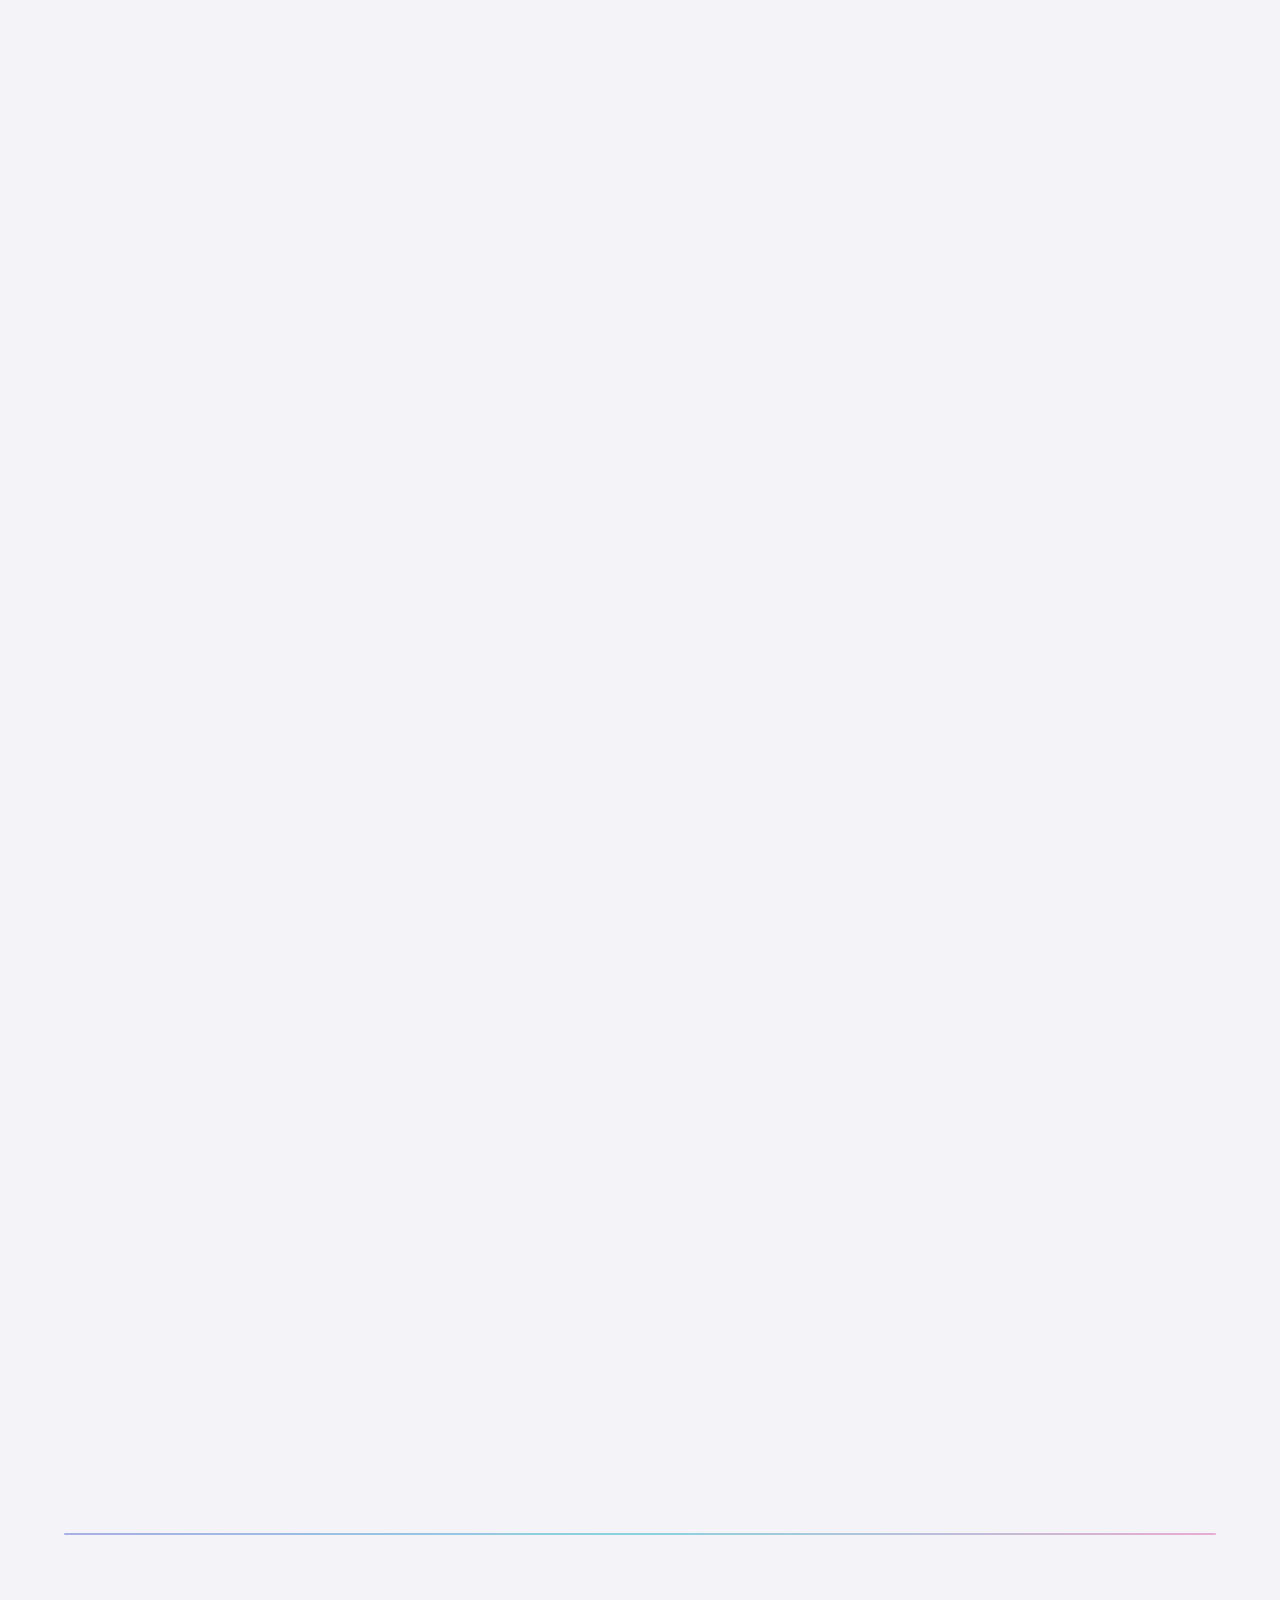
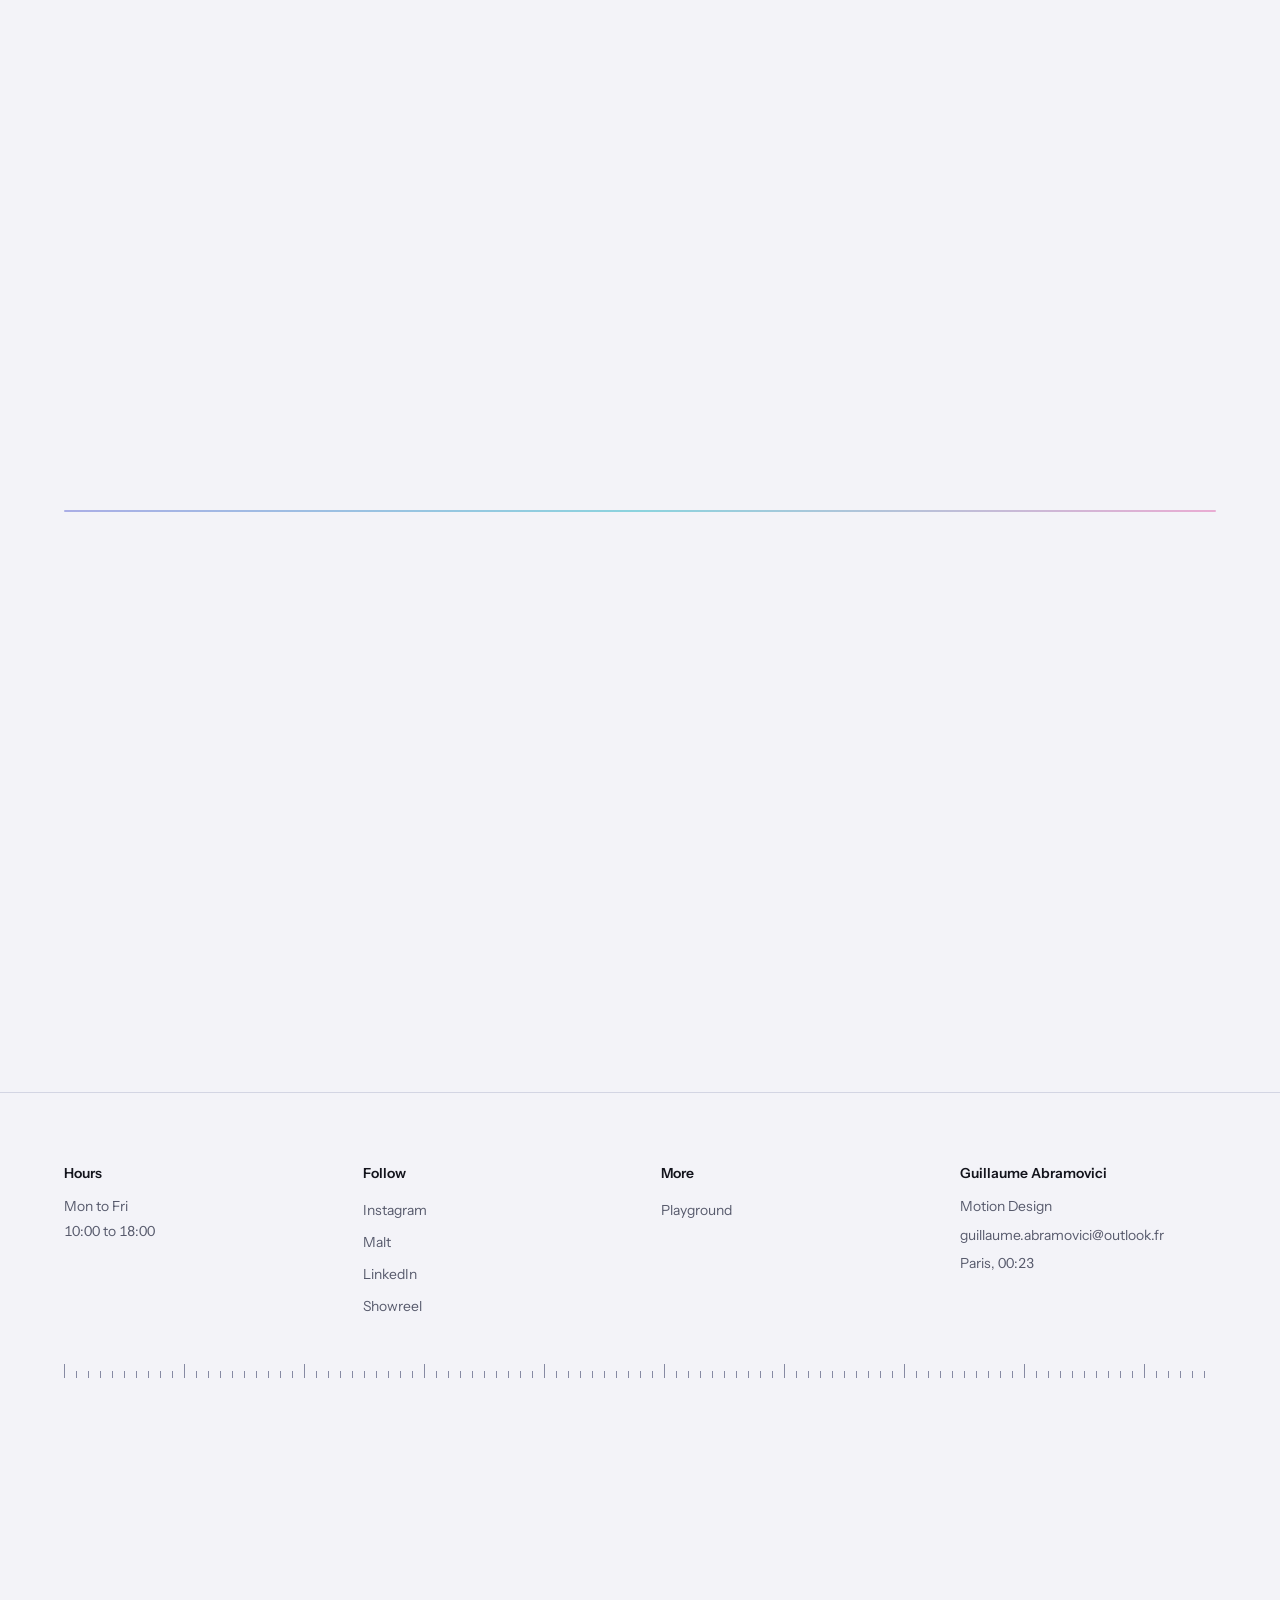
==== commit 00551aee: "Remove floating shapes and pointer parallax from the hero The aurora, playhead and per-project color" ====
--- a/index.html
+++ b/index.html
@@ -60,12 +60,6 @@
 <!-- ============ HERO ============ -->
 <section class="hero" id="top">
   <div class="aurora" aria-hidden="true"><i class="b1"></i><i class="b2"></i><i class="b3"></i></div>
-  <div class="floaters" aria-hidden="true">
-    <span class="fl fl-orb"><i></i></span>
-    <span class="fl fl-ring"><svg viewBox="0 0 120 120"><defs><linearGradient id="gRing" x1="0" y1="0" x2="1" y2="1"><stop offset="0" stop-color="var(--c-a)"/><stop offset=".55" stop-color="var(--c-c)"/><stop offset="1" stop-color="var(--c-d)"/></linearGradient></defs><circle cx="60" cy="60" r="48" fill="none" stroke="url(#gRing)" stroke-width="12"/></svg></span>
-    <span class="fl fl-cube"><svg viewBox="0 0 100 100"><g stroke-linejoin="round" stroke-width="10"><path d="M50 14 82 32 50 50 18 32Z" fill="var(--c-b)" stroke="var(--c-b)"/><path d="M18 32 50 50V86L18 68Z" fill="var(--c-a)" stroke="var(--c-a)"/><path d="M82 32 50 50V86L82 68Z" fill="var(--c-c)" stroke="var(--c-c)"/></g></svg></span>
-    <span class="fl fl-dot"><i></i></span>
-  </div>
   <span class="playhead" aria-hidden="true"></span>
   <div class="hero-grid">
     <div class="hero-copy">
--- a/css/style.css
+++ b/css/style.css
@@ -285,27 +285,9 @@
 @keyframes aur-3{ to{ transform:translate3d(-18vmax, -8vmax, 0) scale(1.2); } }
 .hero-grid, .hero-ruler{ position:relative; z-index:1; }
 
-/* floating shapes: parallax on the wrapper (translate), idle drift on the child (transform) */
-.floaters{ position:absolute; inset:0; z-index:0; pointer-events:none; }
-.fl{
-  position:absolute; display:block; width:var(--sz); height:var(--sz);
-  translate:calc(var(--px,0) * var(--depth) * 1px) calc(var(--py,0) * var(--depth) * 1px);
-}
-.fl > *{ display:block; width:100%; height:100%; animation:fl-drift var(--dur) ease-in-out infinite alternate; will-change:transform; }
-.fl svg{ overflow:visible; }
-.fl-orb{ --sz:64px; --depth:26; --dur:11s; right:3%; top:calc(var(--header-h) + 8px); }
-.fl-orb i{ border-radius:50%; background:radial-gradient(circle at 32% 28%, #fff 0, var(--c-b) 34%, var(--c-a) 78%); box-shadow:0 14px 30px -10px var(--c-a); }
-.fl-ring{ --sz:104px; --depth:-18; --dur:15s; right:21%; top:calc(var(--header-h) + 52px); }
-.fl-cube{ --sz:84px; --depth:34; --dur:13s; right:40%; top:calc(var(--header-h) + 14px); }
-.fl-dot{ --sz:26px; --depth:-40; --dur:9s; right:7%; bottom:22%; }
-.fl-dot i{ border-radius:50%; background:radial-gradient(circle at 32% 28%, #fff 0, var(--c-d) 40%, var(--c-c) 100%); }
-@keyframes fl-drift{ from{ transform:translate3d(0,0,0) rotate(-5deg); } to{ transform:translate3d(0,-14px,0) rotate(7deg); } }
-.fl-ring > *{ animation-name:fl-spin; }
-@keyframes fl-spin{ from{ transform:rotate3d(1,.3,0,58deg) rotate(0deg); } to{ transform:rotate3d(1,.3,0,58deg) rotate(30deg); } }
-
 /* pause everything when the hero is offscreen, the tab is hidden or the case study is open */
-.hero.mo-off .aurora i, .hero.mo-off .fl > *,
-.cs-lock .aurora i, .cs-lock .fl > *{ animation-play-state:paused; }
+.hero.mo-off .aurora i,
+.cs-lock .aurora i{ animation-play-state:paused; }
 
 /* per-project color: tile glow, caption bar, case study accent line */
 .project-tile{ position:relative; isolation:isolate; }
@@ -345,12 +327,11 @@
 }
 
 @media (max-width:899px){
-  .aurora .b3, .fl-ring, .fl-dot{ display:none; }
+  .aurora{ opacity:.55; }
+  .aurora .b3{ display:none; }
   .aurora i{ width:90vmax; height:90vmax; }
   .aurora .b1{ left:20%; top:-20%; }
   .aurora .b2{ left:-40%; top:30%; width:80vmax; height:80vmax; }
-  .fl-orb{ --sz:44px; right:6%; top:calc(var(--header-h) + 4px); }
-  .fl-cube{ --sz:56px; right:22%; top:auto; bottom:6%; }
 }
 @media (max-width:899px) and (prefers-reduced-motion:no-preference){ .hue-rule{ opacity:.45; } }
 
@@ -363,7 +344,7 @@
   }
   .char, .reveal, .project-tile .media{ opacity:1 !important; transform:none !important; clip-path:none !important; }
   .cursor, .playhead, .scroll-line{ display:none !important; }
-  .aurora i, .fl > *{ will-change:auto; }
+  .aurora i{ will-change:auto; }
 }
 
 /* ============ PLAYGROUND ============ */
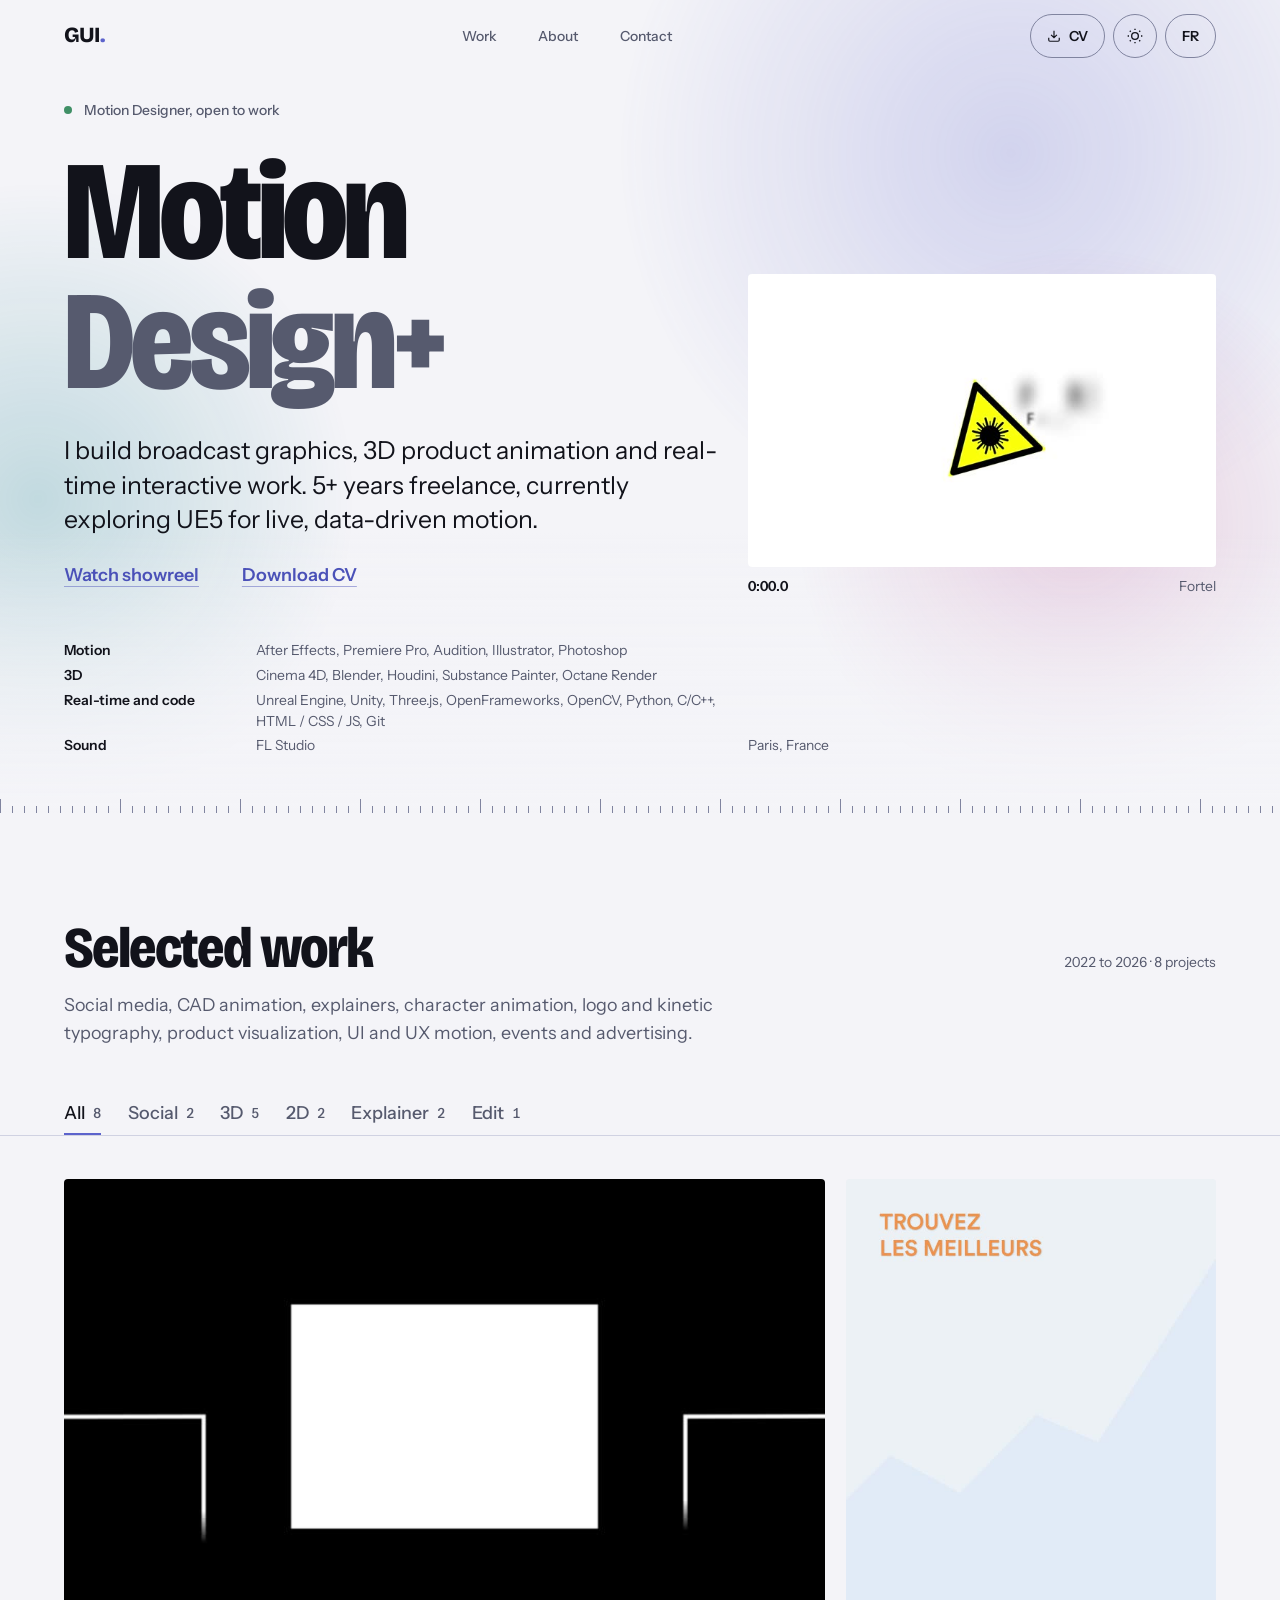
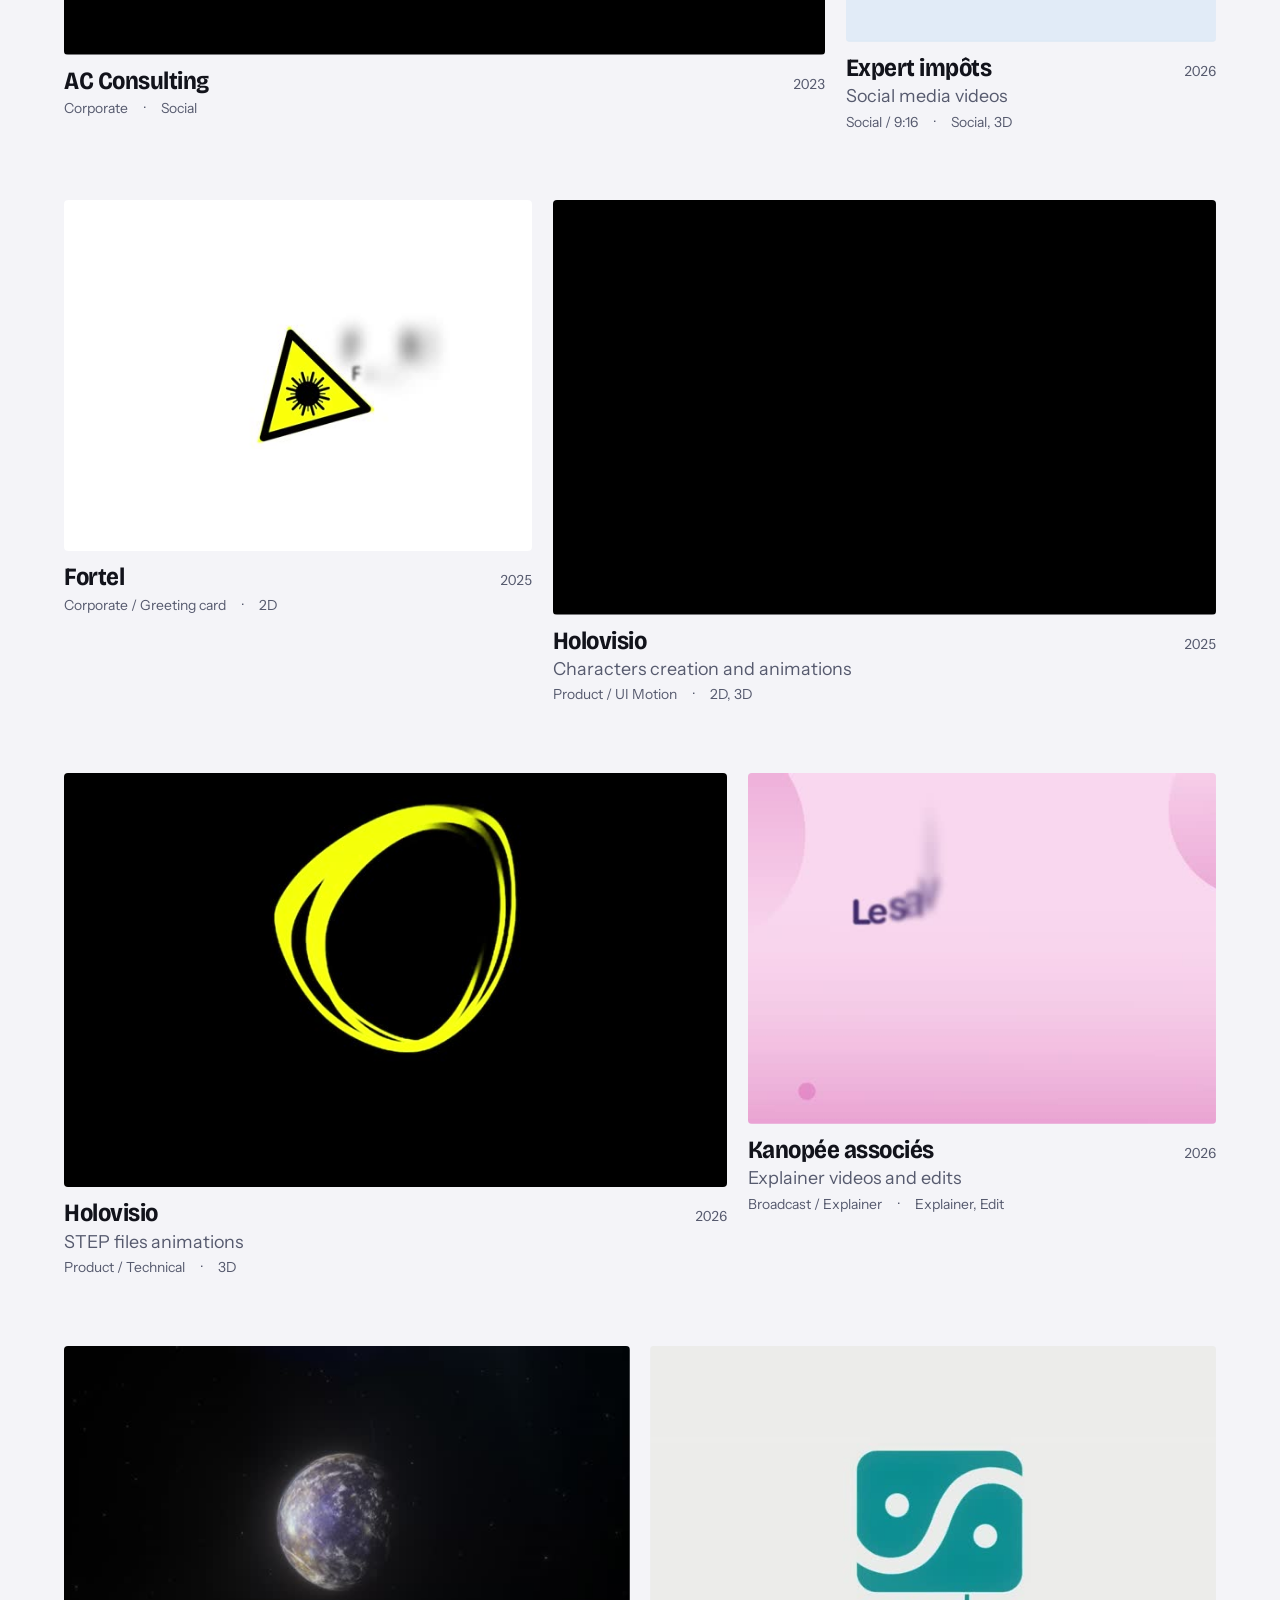
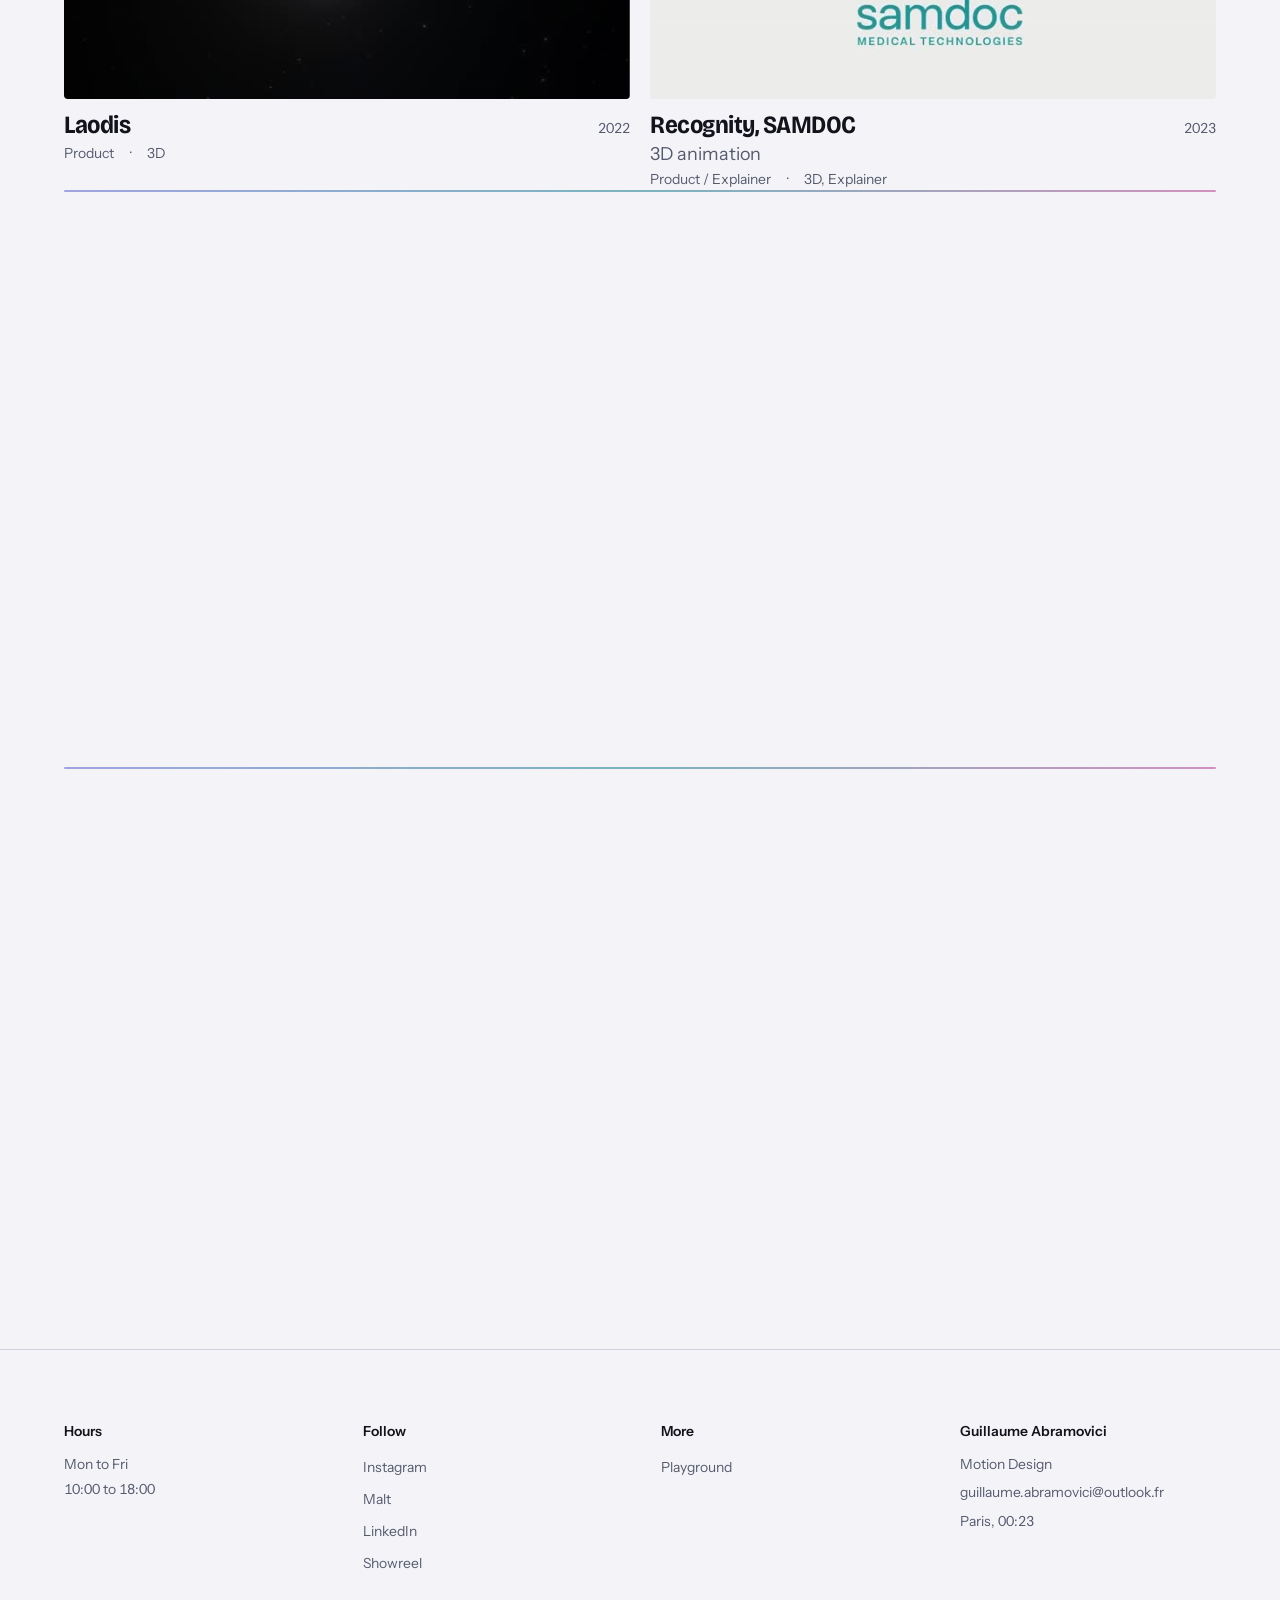
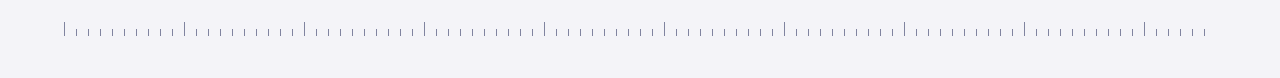
==== commit 37f33245: "Apply palette A (Indigo Night) tokens, aurora and focus ring Co-Authored-By: Claude Sonnet 5.5 <nore" ====
--- a/index.html
+++ b/index.html
@@ -19,7 +19,7 @@
 <link href="https://fonts.googleapis.com/css2?family=Bricolage+Grotesque:opsz,wdth,wght@12..96,75..100,200..800&family=Instrument+Sans:wght@400..700&display=swap" rel="stylesheet">
 <link rel="stylesheet" href="css/style.css">
 <link rel="icon" href="favicon.svg" type="image/svg+xml">
-<meta name="theme-color" content="#11121C">
+<meta name="theme-color" content="#10111A">
 <meta property="og:type" content="website">
 <meta property="og:title" content="Guillaume Abramovici: Motion Design">
 <meta property="og:description" content="2D/3D Motion Designer and Creative Technologist working across broadcast, real-time and 3D.">
--- a/css/style.css
+++ b/css/style.css
@@ -18,31 +18,34 @@
 
 /* ============ DESIGN TOKENS ============ */
 :root{
-  /* color, light */
-  --bg:          #F3F3F8;
-  --bg-raised:   #FFFFFF;
-  --surface:     #E8E9F2;
-  --surface-2:   #DCDDEA;
-  --ink:         #13141C;
-  --ink-dim:     #575A6C;
-  --line:        #D3D5E3;
-  --line-strong: #868AA3;
-  --accent:      #6D74D6;
-  --accent-text: #4F56BE;
+  /* color, light: palette A, Indigo Night */
+  --bg:          #F4F4F8;
+  --bg-raised:   #F4F4F8;
+  --surface:     #EAEBF2;
+  --surface-2:   #DEDFEB;
+  --ink:         #12131B;
+  --ink-dim:     #565A6E;
+  --line:        #D0D2E2;
+  --line-strong: #80849F;
+  --accent:      #5C63CC;
+  --accent-text: #4A51B8;
+  --accent-hover:#464DB2;
   --on-accent:   #FFFFFF;
-  --accent-soft: rgba(109,116,214,.14);
+  --accent-soft: rgba(92,99,204,.14);
+  --support-1:   #16808D;
+  --support-2:   #B2418C;
+  --focus:       #4A51B8;
   --signal:      #3F8F66;
-  --header-bg:   rgba(243,243,248,.80);
+  --header-bg:   rgba(244,244,248,.80);
   --stage:       #0B0C12;
   --stage-ink:   #F0F0F8;
 
-  /* color motion palette: indigo family plus three companions */
-  --c-a: #6D74D6;
-  --c-b: #35B8C8;
-  --c-c: #E070B4;
-  --c-d: #F0A858;
-  --aurora-o: .26;
-  --focus-halo: rgba(79,86,190,.28);
+  /* color motion: accent plus the two supporting hues */
+  --c-a: var(--accent);
+  --c-b: var(--support-1);
+  --c-c: var(--support-2);
+  --c-d: var(--accent);
+  --aurora-o: .22;
 
   /* type */
   --font-display: 'Bricolage Grotesque', 'Bricolage Fallback', 'Helvetica Neue', Arial, sans-serif;
@@ -95,26 +98,25 @@
 }
 
 :root[data-theme="dark"]{
-  --bg:          #11121C;
-  --bg-raised:   #1A1B28;
-  --surface:     #1A1B28;
-  --surface-2:   #242636;
-  --ink:         #F0F0F8;
-  --ink-dim:     #A3A5B8;
-  --line:        #2B2D40;
-  --line-strong: #6E7190;
+  --bg:          #10111A;
+  --bg-raised:   #181A26;
+  --surface:     #181A26;
+  --surface-2:   #232536;
+  --ink:         #EEEFF7;
+  --ink-dim:     #A2A5BA;
+  --line:        #2C2E43;
+  --line-strong: #6A6E8C;
   --accent:      #9AA0F0;
-  --accent-text: #9AA0F0;
-  --on-accent:   #11121C;
+  --accent-text: #A9AEF4;
+  --accent-hover:#C2C6F8;
+  --on-accent:   #10111A;
   --accent-soft: rgba(154,160,240,.18);
+  --support-1:   #5CCFDB;
+  --support-2:   #F08CC8;
+  --focus:       #B4B9F8;
   --signal:      #8CC7A4;
-  --header-bg:   rgba(17,18,28,.78);
-  --c-a: #9AA0F0;
-  --c-b: #5CCFDB;
-  --c-c: #F08CC8;
-  --c-d: #F5BD7A;
-  --aurora-o: .2;
-  --focus-halo: rgba(154,160,240,.34);
+  --header-bg:   rgba(16,17,26,.78);
+  --aurora-o: .18;
 }
 
 /* ============ BASE ============ */
@@ -138,11 +140,10 @@
 .num{ font-variant-numeric:tabular-nums; }
 
 :focus-visible{
-  outline:2px solid var(--accent-text);
-  outline-offset:3px;
+  outline:3px solid var(--focus);
+  outline-offset:2px;
   border-radius:2px;
-  box-shadow:0 0 0 6px var(--focus-halo);
-  transition:box-shadow var(--d-fast) var(--ease-snap), outline-offset var(--d-fast) var(--ease-snap);
+  box-shadow:0 0 0 2px var(--bg);
 }
 
 .sr-only{
@@ -151,7 +152,7 @@
 }
 .skip{
   position:fixed; left:var(--gutter); top:12px; z-index:500;
-  background:var(--accent-text); color:var(--on-accent);
+  background:var(--accent); color:var(--on-accent);
   padding:12px 20px; border-radius:var(--r-chip); font-weight:600;
   transform:translateY(-200%);
 }
@@ -379,11 +380,11 @@
 .btn-fill{
   display:inline-flex; align-items:center; gap:var(--s-3); width:fit-content;
   min-height:var(--tap); padding:0 var(--s-6);
-  background:var(--accent-text); color:var(--on-accent); border-radius:var(--r-chip);
+  background:var(--accent); color:var(--on-accent); border-radius:var(--r-chip);
   font-weight:600; transition:background var(--d-fast) linear, color var(--d-fast) linear;
 }
 .btn-fill{ transition:background var(--d-base) var(--ease-snap), color var(--d-base) var(--ease-snap), box-shadow var(--d-base) var(--ease-snap), transform var(--d-base) var(--ease-snap); }
-.btn-fill:hover{ background:var(--ink); color:var(--bg); box-shadow:0 10px 28px -10px var(--c-a); transform:translateY(-1px); }
+.btn-fill:hover{ background:var(--accent-hover); color:var(--on-accent); box-shadow:0 10px 28px -10px var(--c-a); transform:translateY(-1px); }
 section[id]{ scroll-margin-top:calc(var(--header-h) + var(--s-4)); }
 
 /* ============ WORK SECTION ============ */
@@ -629,7 +630,7 @@
 .meta-panel{ transition:transform var(--d-base) var(--ease-snap); }
 .project-tile:hover .meta-panel,
 .project-tile:focus-visible .meta-panel{ transform:translateY(0); }
-.project-tile:focus-visible{ outline:2px solid var(--accent-text); outline-offset:8px; border-radius:var(--r-media); box-shadow:none; }
+.project-tile:focus-visible{ outline:3px solid var(--focus); outline-offset:8px; border-radius:var(--r-media); box-shadow:none; }
 .project-tile:focus-visible .cap-client{ text-decoration:underline; text-decoration-thickness:2px; text-underline-offset:4px; }
 .scrub{ transition:transform 60ms linear; }
 .mp-role{ font-weight:600; }
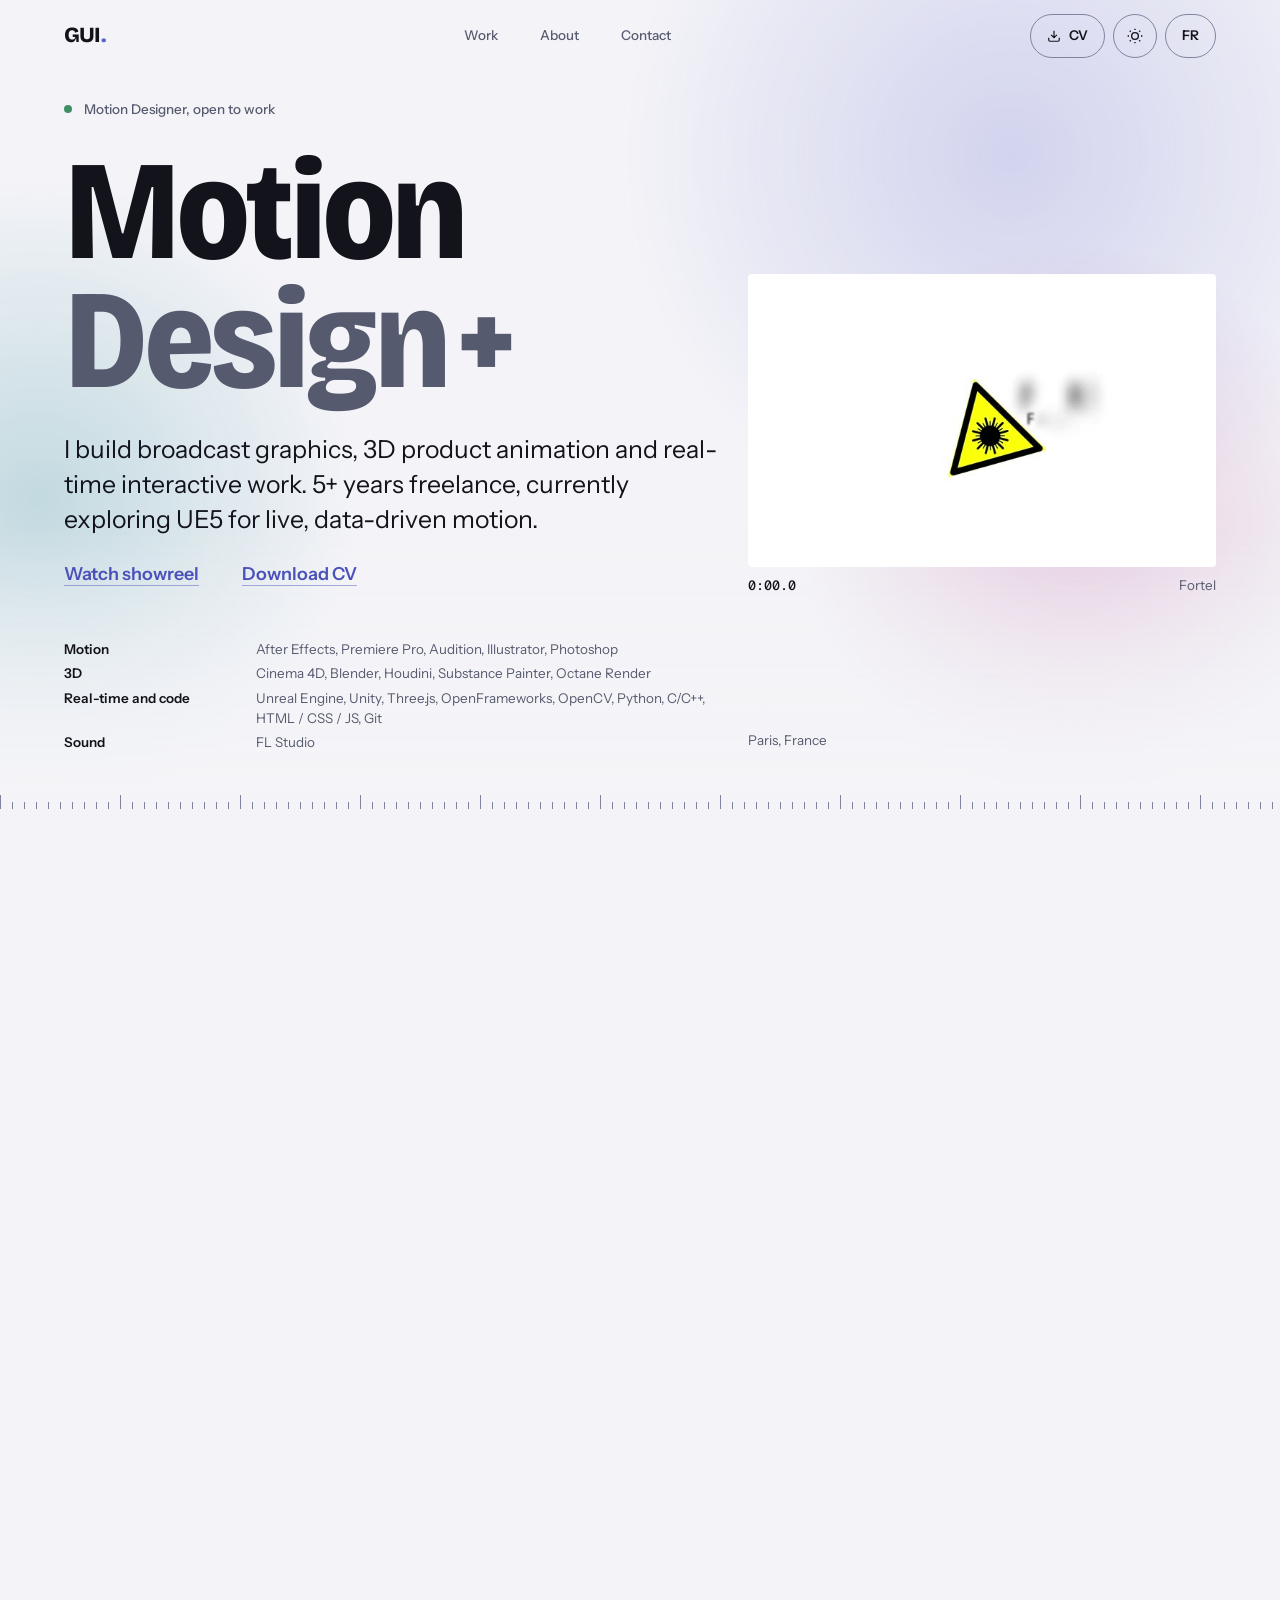
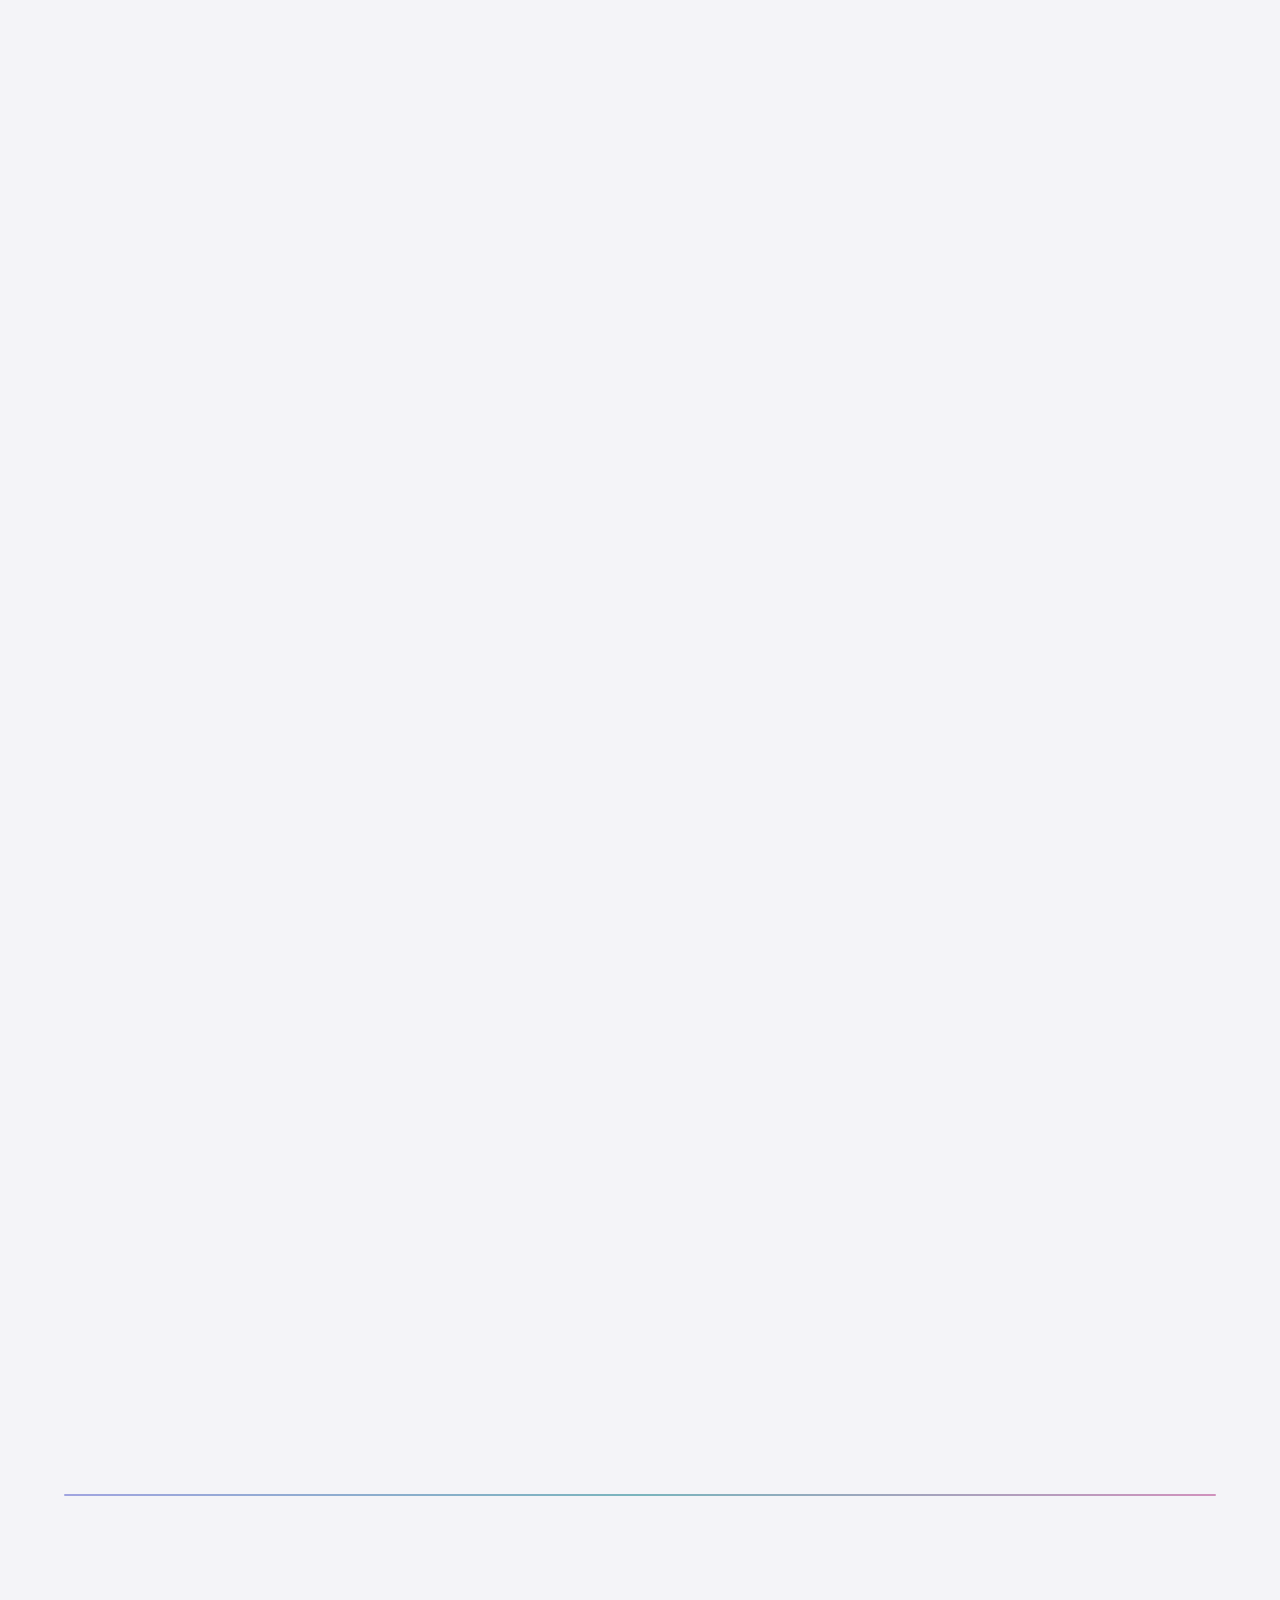
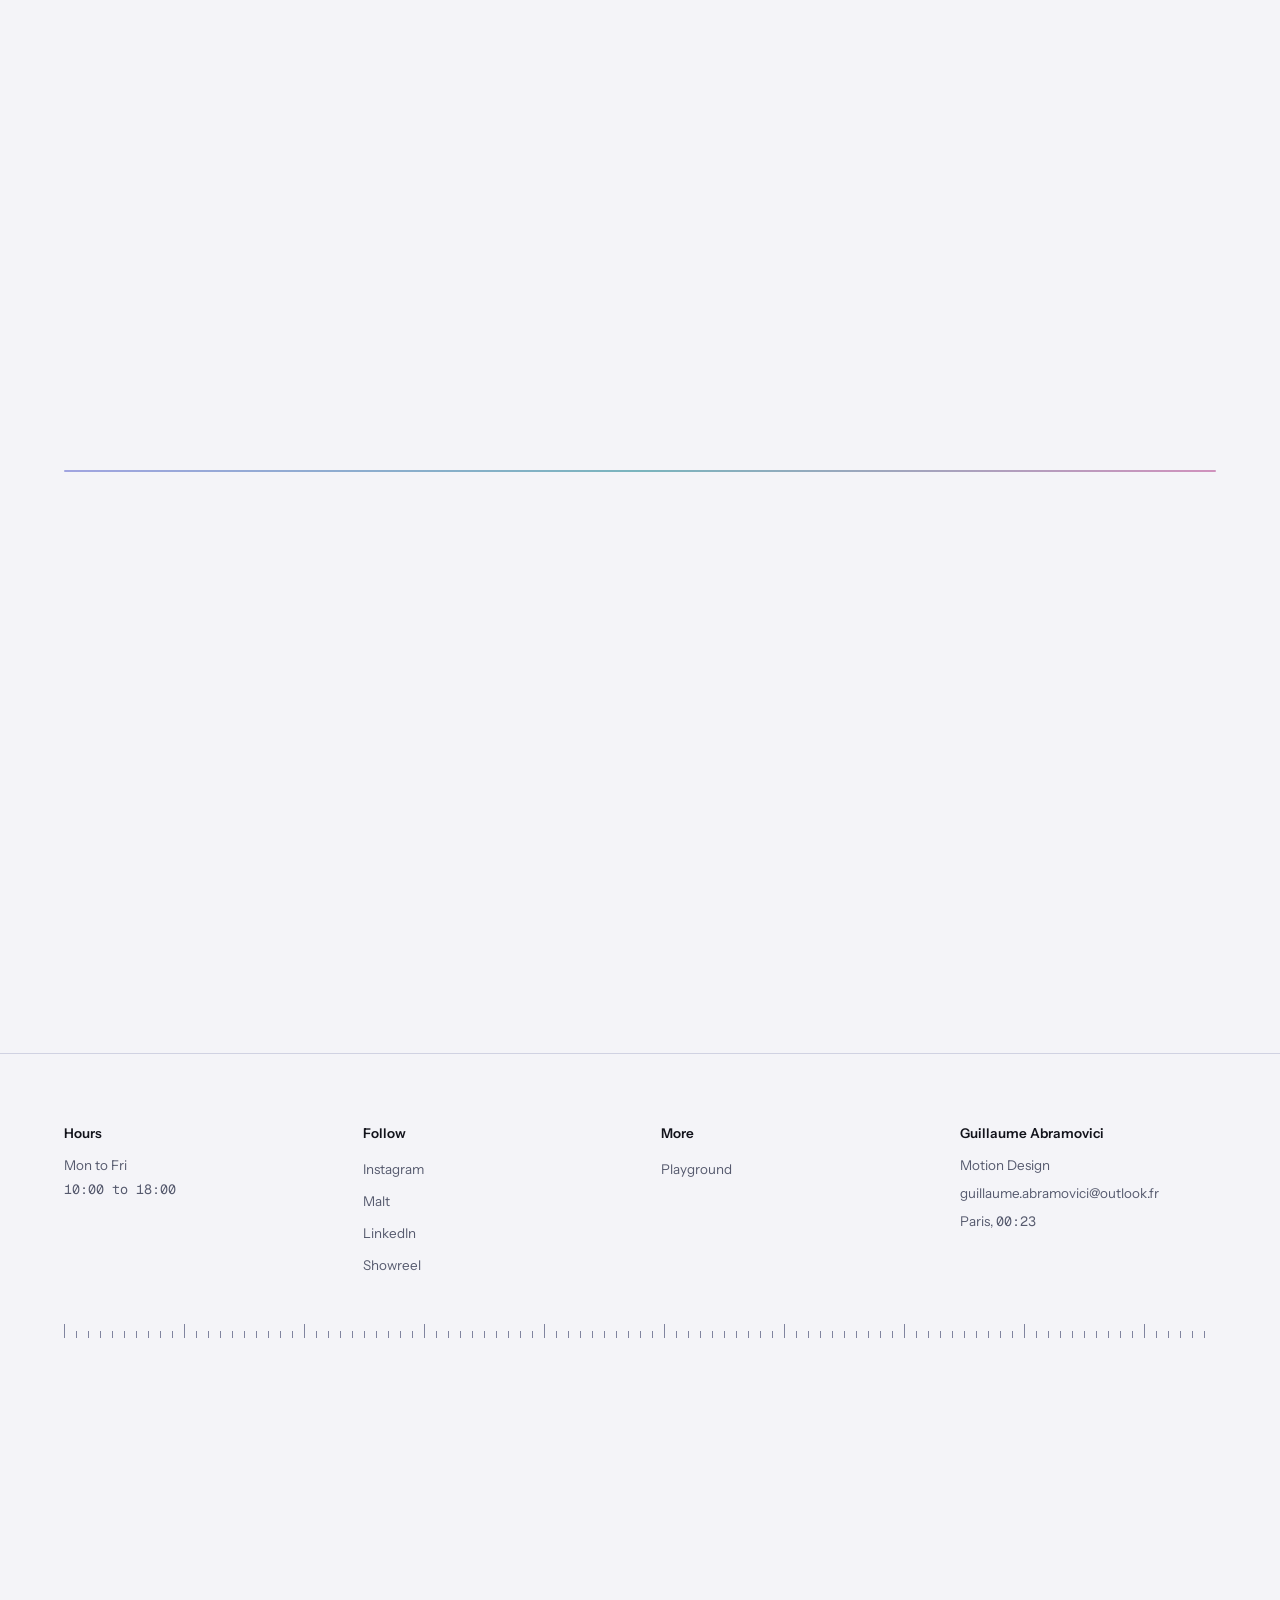
==== commit 50a431cc: "Self-host Bricolage Grotesque, Instrument Sans and Geist Mono Removes Google Fonts links, adds size " ====
--- a/index.html
+++ b/index.html
@@ -14,9 +14,7 @@
   if (localStorage.getItem('lang') === 'fr') document.documentElement.lang = 'fr';
 } catch (e) {}
 </script>
-<link rel="preconnect" href="https://fonts.googleapis.com">
-<link rel="preconnect" href="https://fonts.gstatic.com" crossorigin>
-<link href="https://fonts.googleapis.com/css2?family=Bricolage+Grotesque:opsz,wdth,wght@12..96,75..100,200..800&family=Instrument+Sans:wght@400..700&display=swap" rel="stylesheet">
+<link rel="preload" href="/fonts/bricolage-display.woff2" as="font" type="font/woff2" crossorigin>
 <link rel="stylesheet" href="css/style.css">
 <link rel="icon" href="favicon.svg" type="image/svg+xml">
 <meta name="theme-color" content="#10111A">
@@ -64,7 +62,7 @@
   <div class="hero-grid">
     <div class="hero-copy">
       <p class="hero-status"><span class="status-dot" aria-hidden="true"></span><span data-i18n="hero.eyebrow">Motion Designer, open to work</span></p>
-      <h1 class="hero-title"><span class="sr-only" data-i18n="hero.h1.name">Guillaume Abramovici, </span><span class="line"><span>Motion</span></span><span class="line"><span>Design+</span></span></h1>
+      <h1 class="hero-title"><span class="sr-only" data-i18n="hero.h1.name">Guillaume Abramovici, </span><span class="line"><span>Motion</span></span><span class="line"><span>Design<span class="plus">+</span></span></span></h1>
       <p class="hero-sub" data-i18n="hero.sub">I build broadcast graphics, 3D product animation and real-time interactive work. 5+ years freelance, currently exploring UE5 for live, data-driven motion.</p>
       <p class="hero-links">
         <a class="text-link" href="https://vimeo.com/787304740" target="_blank" rel="noopener" data-i18n="hero.reel">Watch showreel</a>
--- a/css/style.css
+++ b/css/style.css
@@ -1,18 +1,43 @@
-/* ============ FONT FALLBACK (limits layout shift when the web fonts arrive) ============ */
+/* ============ FONTS: self-hosted, SIL OFL, about 99 KB in total ============ */
 @font-face{
-  font-family:'Bricolage Fallback';
-  src:local('Arial');
-  size-adjust:96%;
-  ascent-override:92%;
-  descent-override:24%;
+  font-family:"Bricolage Grotesque";
+  src:url("/fonts/bricolage-display.woff2") format("woff2");
+  font-weight:600 800;
+  font-stretch:75% 100%;
+  font-style:normal;
+  font-display:swap;
+}
+@font-face{
+  font-family:"Instrument Sans";
+  src:url("/fonts/instrument-sans.woff2") format("woff2");
+  font-weight:400 700;
+  font-style:normal;
+  font-display:swap;
+}
+@font-face{
+  font-family:"Geist Mono";
+  src:url("/fonts/geist-mono.woff2") format("woff2");
+  font-weight:400 500;
+  font-style:normal;
+  font-display:swap;
+}
+
+/* size adjusted fallbacks, measured against Arial (Liberation Sans is metric identical) */
+@font-face{
+  font-family:"Bricolage Fallback";
+  src:local("Arial Bold"), local("Liberation Sans Bold"), local("Arial");
+  font-weight:600 800;
+  size-adjust:89.2%;
+  ascent-override:104.3%;
+  descent-override:30.3%;
   line-gap-override:0%;
 }
 @font-face{
-  font-family:'Instrument Fallback';
-  src:local('Arial');
-  size-adjust:98%;
-  ascent-override:96%;
-  descent-override:25%;
+  font-family:"Instrument Fallback";
+  src:local("Arial"), local("Liberation Sans");
+  size-adjust:102.5%;
+  ascent-override:94.7%;
+  descent-override:24.4%;
   line-gap-override:0%;
 }
 
@@ -48,16 +73,18 @@
   --aurora-o: .22;
 
   /* type */
-  --font-display: 'Bricolage Grotesque', 'Bricolage Fallback', 'Helvetica Neue', Arial, sans-serif;
-  --font-body:    'Instrument Sans', 'Instrument Fallback', 'Helvetica Neue', Arial, sans-serif;
-
-  --step--1: clamp(0.8125rem, 0.79rem + 0.10vw, 0.875rem);
-  --step-0:  clamp(1.00rem, 0.96rem + 0.20vw, 1.12rem);
-  --step-1:  clamp(1.25rem, 1.15rem + 0.50vw, 1.55rem);
+  --font-display: "Bricolage Grotesque", "Bricolage Fallback", "Helvetica Neue", Arial, sans-serif;
+  --font-body:    "Instrument Sans", "Instrument Fallback", "Helvetica Neue", Arial, sans-serif;
+  --font-mono:    "Geist Mono", ui-monospace, Menlo, Consolas, monospace;
+
+  /* fluid scale, 360 to 1440 px viewport */
+  --step--1: clamp(0.78rem, 0.76rem + 0.10vw, 0.84rem);   /* captions, credits */
+  --step-0:  clamp(1.00rem, 0.96rem + 0.20vw, 1.12rem);   /* body */
+  --step-1:  clamp(1.25rem, 1.15rem + 0.50vw, 1.55rem);   /* lead, card titles */
   --step-2:  clamp(1.60rem, 1.35rem + 1.25vw, 2.40rem);
-  --step-3:  clamp(2.10rem, 1.60rem + 2.50vw, 3.80rem);
-  --step-4:  clamp(2.60rem, 1.90rem + 4.50vw, 6.00rem);
-  --step-5:  clamp(3.40rem, 1.60rem + 9.00vw, 11.50rem);
+  --step-3:  clamp(2.10rem, 1.60rem + 2.50vw, 3.80rem);   /* section titles */
+  --step-4:  clamp(2.80rem, 1.90rem + 4.50vw, 6.00rem);   /* case study title */
+  --step-5:  clamp(3.40rem, 1.60rem + 9.00vw, 11.50rem);  /* hero */
 
   --lh-tight: 0.92;
   --lh-snug:  1.15;
@@ -137,7 +164,7 @@
 button{ font:inherit; color:inherit; }
 ul{ list-style:none; }
 ::selection{ background:var(--accent-soft); color:var(--ink); }
-.num{ font-variant-numeric:tabular-nums; }
+.num{ font-family:var(--font-mono); font-variant-numeric:tabular-nums; letter-spacing:0; }
 
 :focus-visible{
   outline:3px solid var(--focus);
@@ -291,25 +318,32 @@
 .cs-lock .aurora i{ animation-play-state:paused; }
 
 /* per-project color: tile glow, caption bar, case study accent line */
+.project-tile, .case-study{ --pc-line:color-mix(in srgb, var(--pc, var(--accent)) 60%, var(--ink)); }
 .project-tile{ position:relative; isolation:isolate; }
+/* the glow keeps the raw tint but is masked to end about 16px below the media, so captions sit on plain page color */
 .project-tile::before{
-  content:''; position:absolute; left:4%; right:4%; top:0; z-index:-1;
+  content:''; position:absolute; left:0; right:0; top:0; z-index:-1;
   aspect-ratio:var(--ar, 16 / 10); border-radius:var(--r-media);
   background:var(--pc, var(--accent)); filter:blur(34px);
-  opacity:0; transform:translateY(16px) scale(.94);
+  -webkit-mask-image:linear-gradient(to bottom, #000 calc(66.67% - 36px), transparent calc(66.67% + 4px));
+  mask-image:linear-gradient(to bottom, #000 calc(66.67% - 36px), transparent calc(66.67% + 4px));
+  -webkit-mask-size:300% 300%; mask-size:300% 300%;
+  -webkit-mask-position:50% 50%; mask-position:50% 50%;
+  -webkit-mask-repeat:no-repeat; mask-repeat:no-repeat;
+  opacity:0; transform:translateY(16px) scaleX(.88);
   transition:opacity var(--d-slow) var(--ease-snap), transform var(--d-slow) var(--ease-snap);
   pointer-events:none;
 }
-.project-tile:hover::before, .project-tile:focus-visible::before{ opacity:.5; transform:translateY(12px) scale(1); }
+.project-tile:hover::before, .project-tile:focus-visible::before{ opacity:.5; transform:translateY(12px) scaleX(.92); }
 .cap-client{ position:relative; width:fit-content; }
 .cap-client::after{
-  content:''; position:absolute; left:0; right:0; bottom:-3px; height:2px; background:var(--pc, var(--accent));
+  content:''; position:absolute; left:0; right:0; bottom:-3px; height:2px; background:var(--pc-line);
   transform:scaleX(0); transform-origin:left; transition:transform var(--d-slow) var(--ease-out);
 }
 .project-tile:hover .cap-client::after, .project-tile:focus-visible .cap-client::after{ transform:scaleX(1); }
-.scrub{ background:var(--pc, var(--accent)); }
+.scrub{ background:var(--pc-line); }
 .cs-head{ position:relative; }
-.cs-head::before{ content:''; display:block; grid-column:1 / -1; width:72px; height:3px; border-radius:2px; background:var(--pc, var(--accent)); margin-bottom:calc(var(--s-5) * -1); }
+.cs-head::before{ content:''; display:block; grid-column:1 / -1; width:72px; height:3px; border-radius:2px; background:var(--pc-line); margin-bottom:calc(var(--s-5) * -1); }
 .cs-foot{ border-top-color:color-mix(in srgb, var(--pc, var(--line)) 55%, var(--line)); }
 
 /* scroll-linked hue: progress line and section rules. Needs scroll timelines, otherwise hidden or static. */
@@ -466,8 +500,8 @@
 .caption{ display:grid; gap:2px; padding-top:var(--s-3); }
 .cap-top{ display:flex; align-items:baseline; justify-content:space-between; gap:var(--s-4); }
 .cap-client{
-  font-family:var(--font-display); font-weight:700; font-stretch:90%;
-  font-size:var(--step-1); line-height:var(--lh-snug); letter-spacing:-0.02em;
+  font-family:var(--font-display); font-weight:700; font-stretch:100%;
+  font-size:var(--step-1); line-height:var(--lh-snug); letter-spacing:-0.005em;
 }
 .cap-year{ font-size:var(--step--1); color:var(--ink-dim); }
 .cap-sub{ font-size:var(--step-0); color:var(--ink-dim); line-height:1.35; }
@@ -479,7 +513,7 @@
   padding:7px; box-sizing:content-box; border-radius:var(--r-chip);
   background:var(--bg); color:var(--ink); display:none;
 }
-.scrub{ position:absolute; left:0; right:0; bottom:0; height:2px; background:var(--accent); transform:scaleX(0); transform-origin:left; z-index:2; }
+.scrub{ position:absolute; left:0; right:0; bottom:0; height:2px; transform:scaleX(0); transform-origin:left; z-index:2; }
 .meta-panel{ position:absolute; left:0; right:0; bottom:0; z-index:1; padding:var(--s-4); display:grid; gap:2px; color:var(--stage-ink); background:linear-gradient(to top, rgba(8,9,14,.82), rgba(8,9,14,0)); padding-top:var(--s-7); transform:translateY(100%); font-size:var(--step--1); }
 
 .noscript-note{ padding:0 var(--gutter); }
@@ -557,6 +591,7 @@
 }
 .hero-title .line{ display:block; overflow:hidden; padding-bottom:.12em; margin-bottom:-.12em; }
 .hero-title .line > span:not(.sr-only){ display:inline-block; }
+.hero-title .plus{ margin-left:.05em; }
 .hero-title .line + .line{ color:var(--ink-dim); }
 .hero-sub{ margin-top:var(--s-5); max-width:52ch; font-size:var(--step-1); line-height:1.4; color:var(--ink); }
 .hero-links{ margin-top:var(--s-4); display:flex; flex-wrap:wrap; gap:0 var(--s-6); }
@@ -571,7 +606,7 @@
 .m-vid{ opacity:0; transition:opacity 400ms linear; }
 .m-vid.on{ opacity:1; }
 .monitor-bar{ display:flex; align-items:baseline; justify-content:space-between; gap:var(--s-4); padding-top:var(--s-2); font-size:var(--step--1); color:var(--ink-dim); }
-.monitor-tc{ color:var(--ink); font-weight:600; }
+.monitor-tc{ color:var(--ink); font-weight:500; }
 
 .hero-ruler{ margin-top:var(--s-6); margin-inline:calc(var(--gutter) * -1); }
 
@@ -685,7 +720,7 @@
 .cs-desc{ margin-top:var(--s-5); color:var(--ink-dim); max-width:62ch; }
 .cs-credits{ grid-column:9 / -1; align-self:start; border-top:1px solid var(--line); }
 .cs-credits > div{ display:grid; grid-template-columns:5.5rem 1fr; gap:var(--s-3); padding:var(--s-3) 0; border-bottom:1px solid var(--line); }
-.cs-credits dt{ color:var(--ink-dim); font-size:var(--step--1); }
+.cs-credits dt{ color:var(--ink-dim); font-family:var(--font-mono); font-size:var(--step--1); }
 .cs-credits dd{ font-weight:500; }
 
 .cs-media{ max-width:1100px; display:grid; gap:var(--grid-gap); }
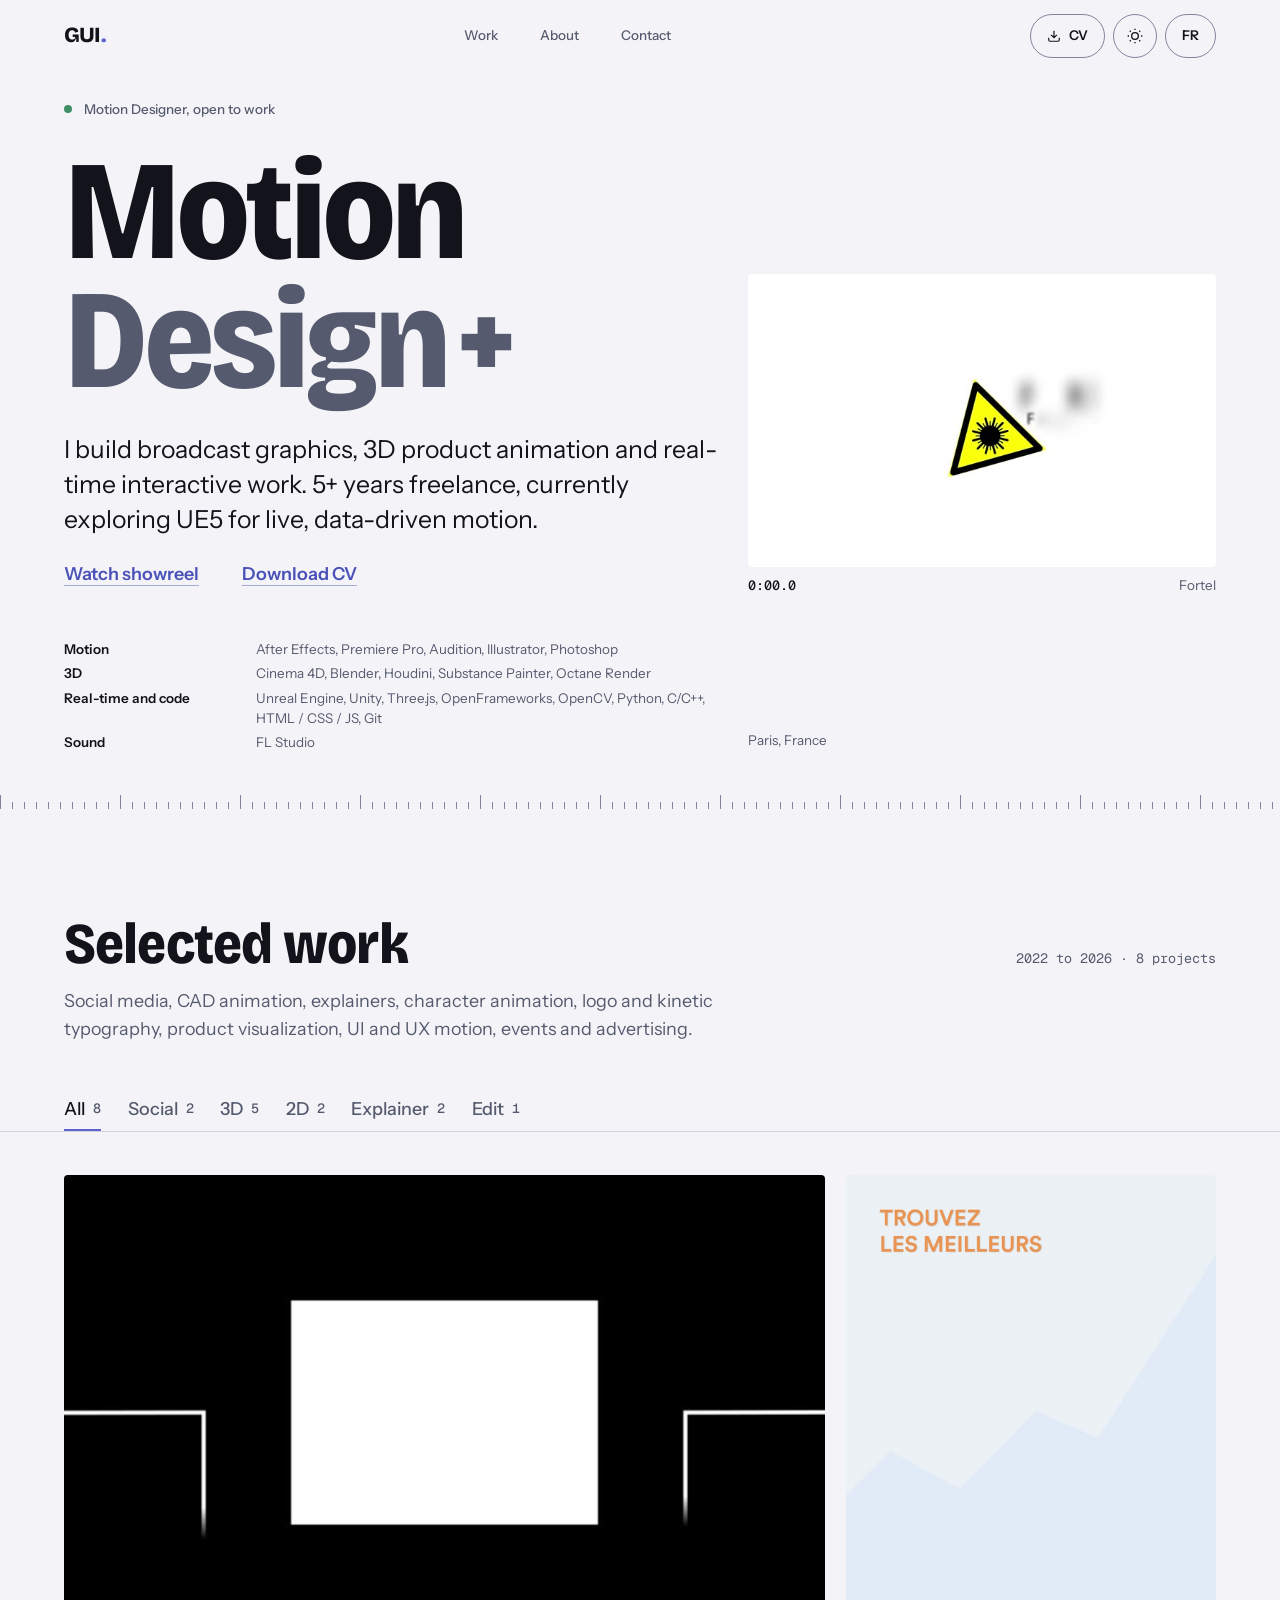
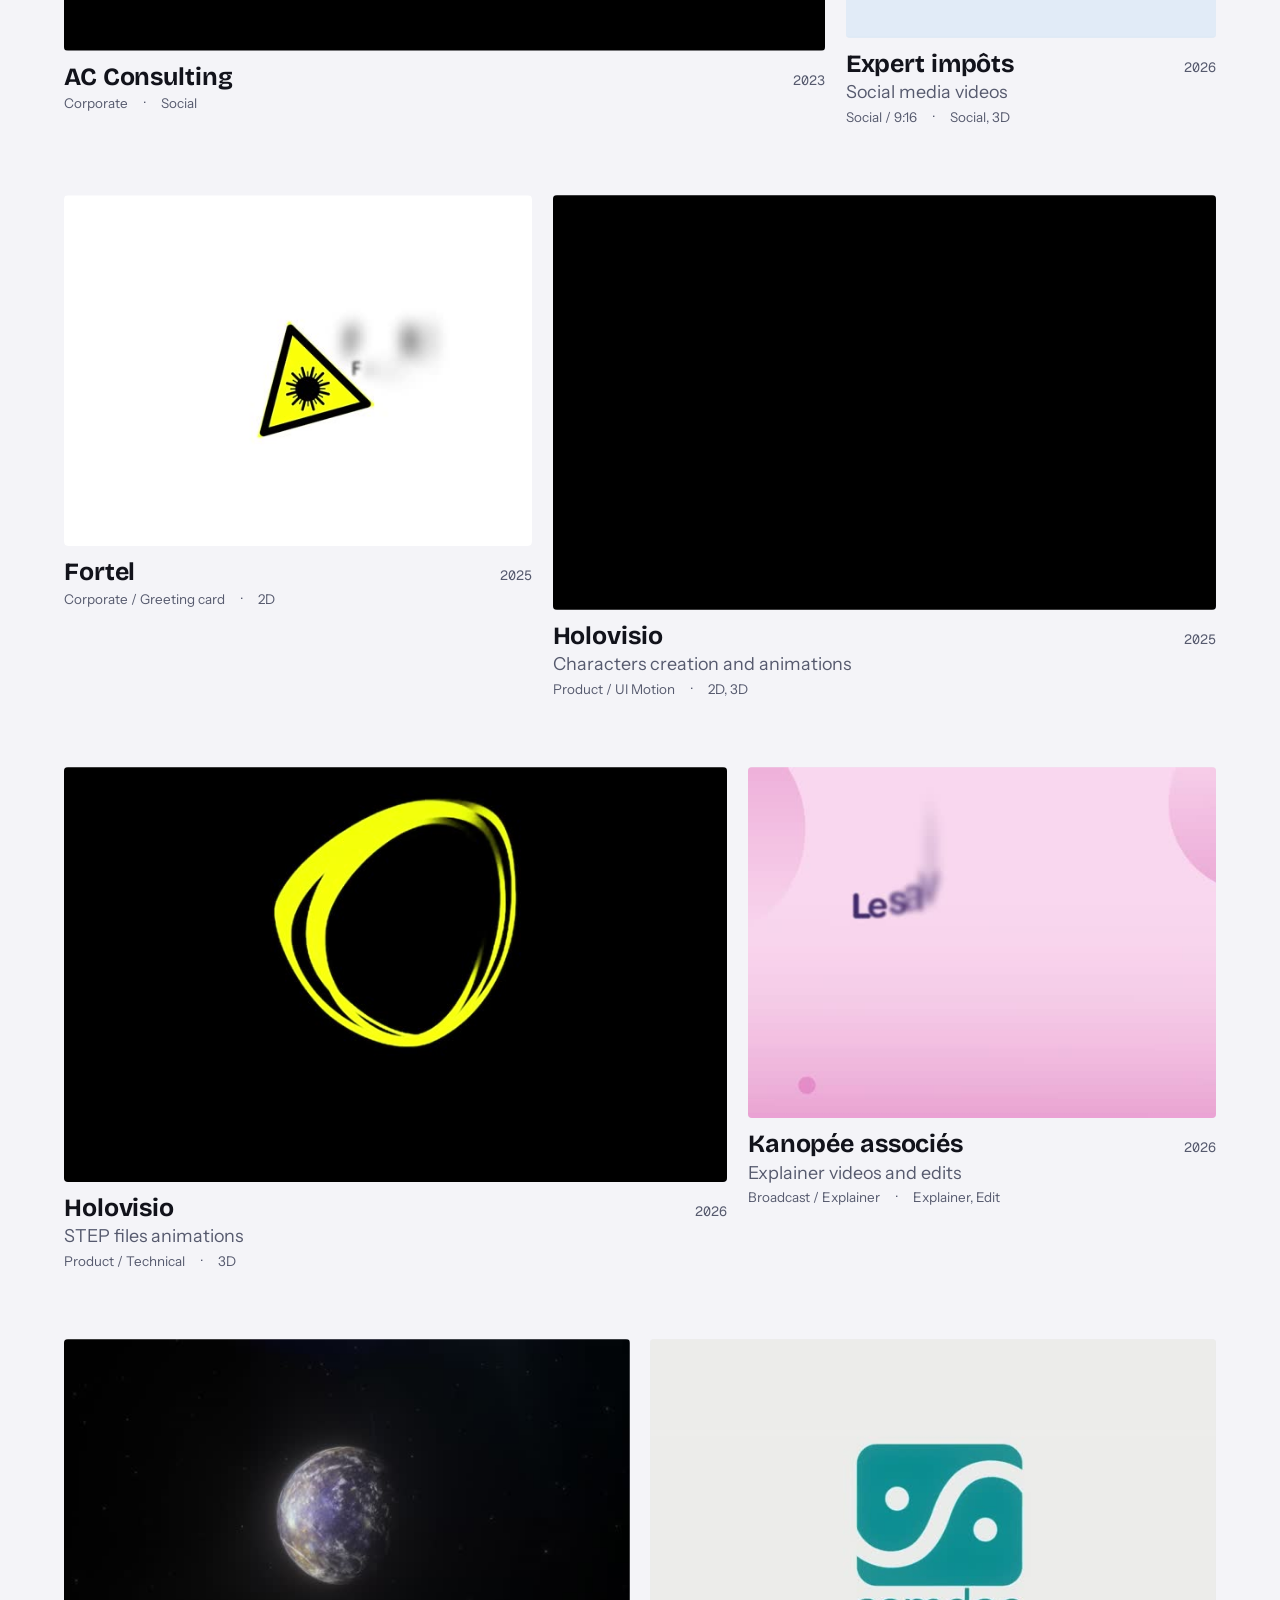
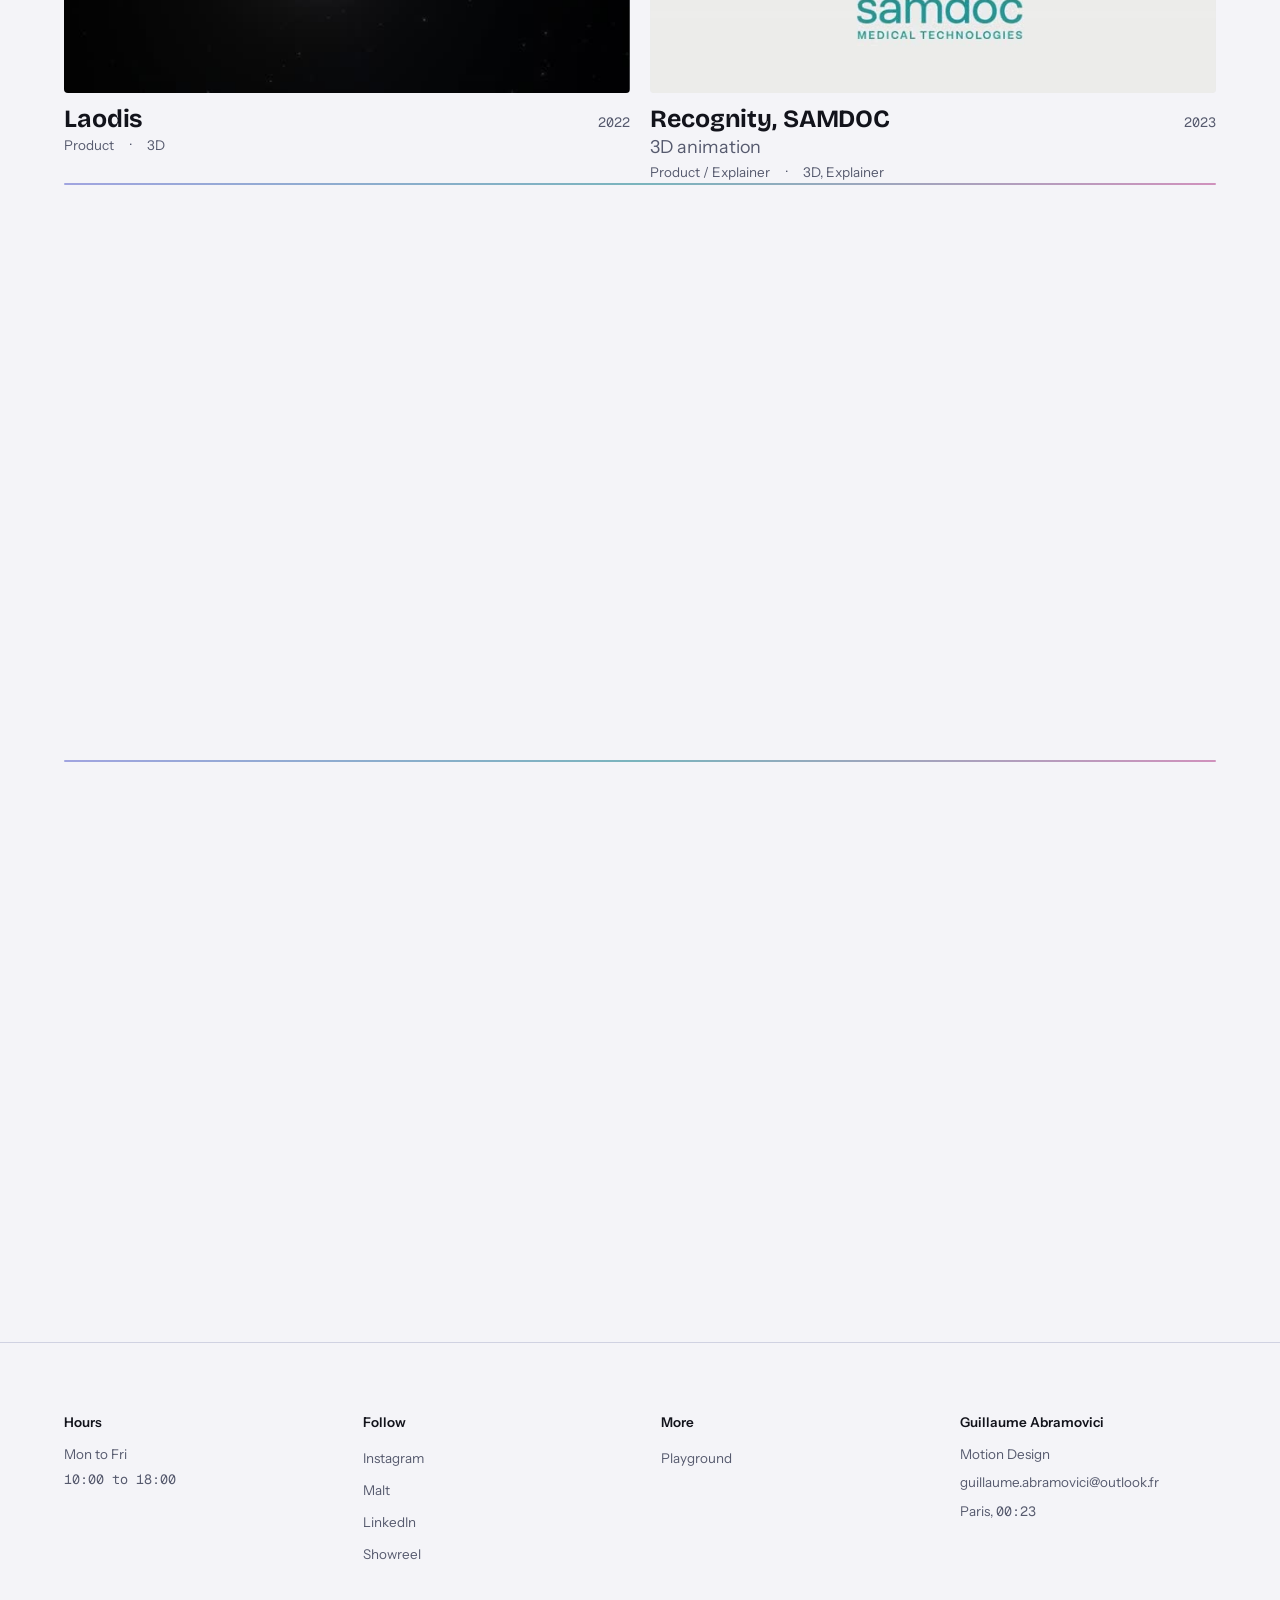
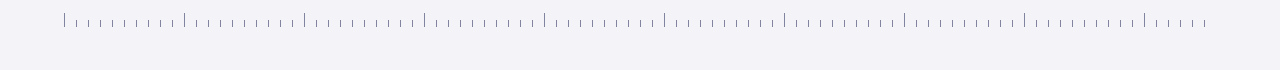
==== commit 63558983: "Remove the hero color blobs The page background is now flat. The playhead, scroll line and per-proje" ====
--- a/index.html
+++ b/index.html
@@ -57,7 +57,6 @@
 <main>
 <!-- ============ HERO ============ -->
 <section class="hero" id="top">
-  <div class="aurora" aria-hidden="true"><i class="b1"></i><i class="b2"></i><i class="b3"></i></div>
   <span class="playhead" aria-hidden="true"></span>
   <div class="hero-grid">
     <div class="hero-copy">
--- a/css/style.css
+++ b/css/style.css
@@ -70,7 +70,6 @@
   --c-b: var(--support-1);
   --c-c: var(--support-2);
   --c-d: var(--accent);
-  --aurora-o: .22;
 
   /* type */
   --font-display: "Bricolage Grotesque", "Bricolage Fallback", "Helvetica Neue", Arial, sans-serif;
@@ -143,7 +142,6 @@
   --focus:       #B4B9F8;
   --signal:      #8CC7A4;
   --header-bg:   rgba(16,17,26,.78);
-  --aurora-o: .18;
 }
 
 /* ============ BASE ============ */
@@ -297,25 +295,7 @@
 @media (hover:none), (pointer:coarse){ .cursor{ display:none !important; } }
 
 /* ============ COLOR MOTION ============ */
-/* hero aurora: three soft radial blobs, transform only, no blur filter */
-.aurora{ position:absolute; inset:0; z-index:0; pointer-events:none; overflow:hidden; }
-.aurora::after{ content:''; position:absolute; left:0; right:0; bottom:0; height:35%; background:linear-gradient(to bottom, transparent, var(--bg)); }
-.aurora i{
-  position:absolute; width:62vmax; height:62vmax; border-radius:50%;
-  opacity:var(--aurora-o); will-change:transform;
-  background:radial-gradient(closest-side, var(--blob) 0%, transparent 100%);
-}
-.aurora .b1{ --blob:var(--c-a); left:48%; top:-30%; animation:aur-1 46s ease-in-out infinite alternate; }
-.aurora .b2{ --blob:var(--c-b); left:-22%; top:22%; width:50vmax; height:50vmax; animation:aur-2 58s ease-in-out infinite alternate; }
-.aurora .b3{ --blob:var(--c-c); left:62%; top:30%; width:44vmax; height:44vmax; animation:aur-3 52s ease-in-out infinite alternate; }
-@keyframes aur-1{ to{ transform:translate3d(-14vmax, 10vmax, 0) scale(1.15); } }
-@keyframes aur-2{ to{ transform:translate3d(16vmax, -6vmax, 0) scale(.9); } }
-@keyframes aur-3{ to{ transform:translate3d(-18vmax, -8vmax, 0) scale(1.2); } }
 .hero-grid, .hero-ruler{ position:relative; z-index:1; }
-
-/* pause everything when the hero is offscreen, the tab is hidden or the case study is open */
-.hero.mo-off .aurora i,
-.cs-lock .aurora i{ animation-play-state:paused; }
 
 /* per-project color: tile glow, caption bar, case study accent line */
 .project-tile, .case-study{ --pc-line:color-mix(in srgb, var(--pc, var(--accent)) 60%, var(--ink)); }
@@ -361,13 +341,6 @@
   @keyframes rule-shift{ to{ background-position:100% 0; } }
 }
 
-@media (max-width:899px){
-  .aurora{ opacity:.55; }
-  .aurora .b3{ display:none; }
-  .aurora i{ width:90vmax; height:90vmax; }
-  .aurora .b1{ left:20%; top:-20%; }
-  .aurora .b2{ left:-40%; top:30%; width:80vmax; height:80vmax; }
-}
 @media (max-width:899px) and (prefers-reduced-motion:no-preference){ .hue-rule{ opacity:.45; } }
 
 /* ============ REDUCED MOTION ============ */
@@ -379,13 +352,12 @@
   }
   .char, .reveal, .project-tile .media{ opacity:1 !important; transform:none !important; clip-path:none !important; }
   .cursor, .playhead, .scroll-line{ display:none !important; }
-  .aurora i{ will-change:auto; }
 }
 
 /* ============ PLAYGROUND ============ */
 .section-title{
   font-family:var(--font-display); font-weight:800; font-stretch:85%;
-  font-size:var(--step-3); line-height:var(--lh-tight); letter-spacing:var(--track-display);
+  font-size:var(--step-3); line-height:var(--lh-tight); letter-spacing:-0.015em;
 }
 .playground-hero{
   padding:calc(var(--header-h) + var(--s-8)) var(--gutter) var(--s-6);
@@ -561,6 +533,7 @@
 }
 .contact-mail:hover .mail-wipe,
 .contact-mail:focus-visible .mail-wipe{ clip-path:inset(0 0 0 0); }
+@media (max-width:600px){ .contact-mail{ font-size:5.6vw; } }
 .contact-text{ color:var(--ink-dim); max-width:56ch; }
 .contact-row{ display:flex; flex-wrap:wrap; align-items:center; gap:var(--s-3) var(--s-6); }
 .contact-row .text-link{ color:var(--ink-dim); }
